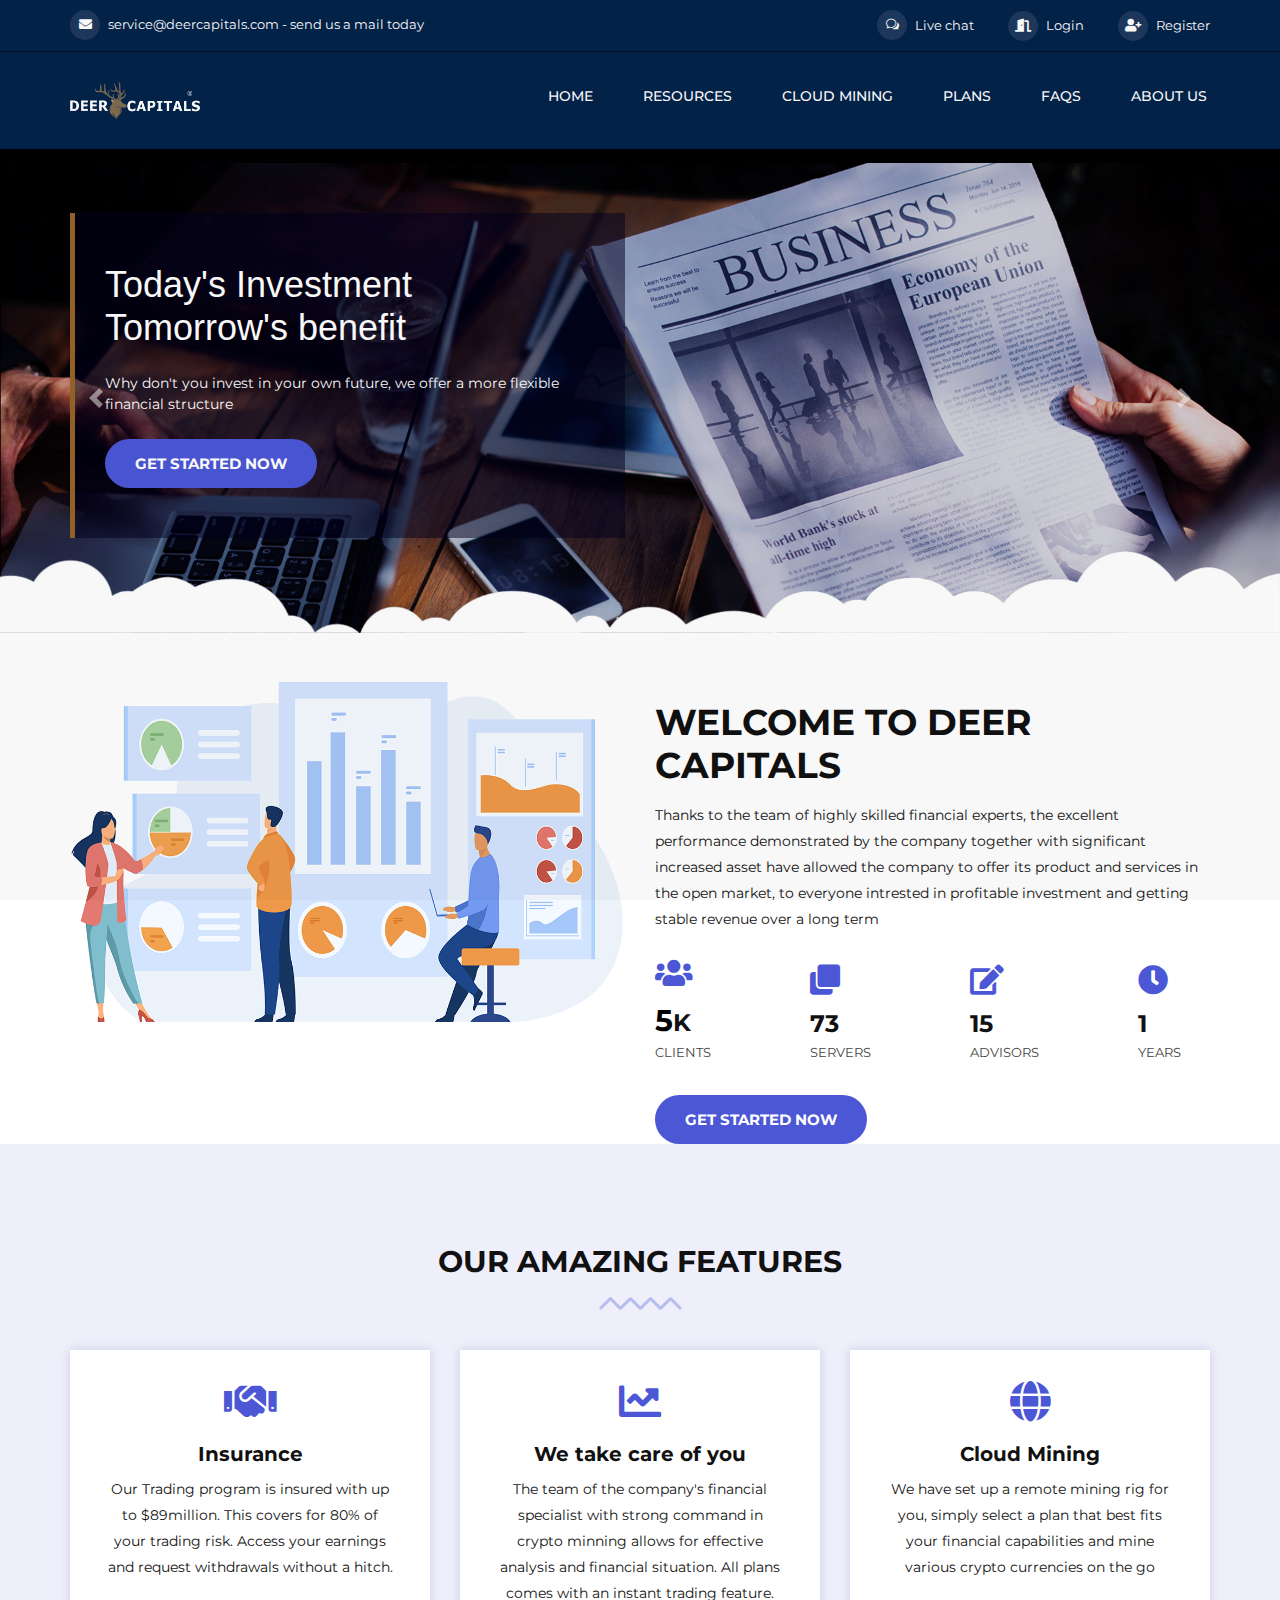
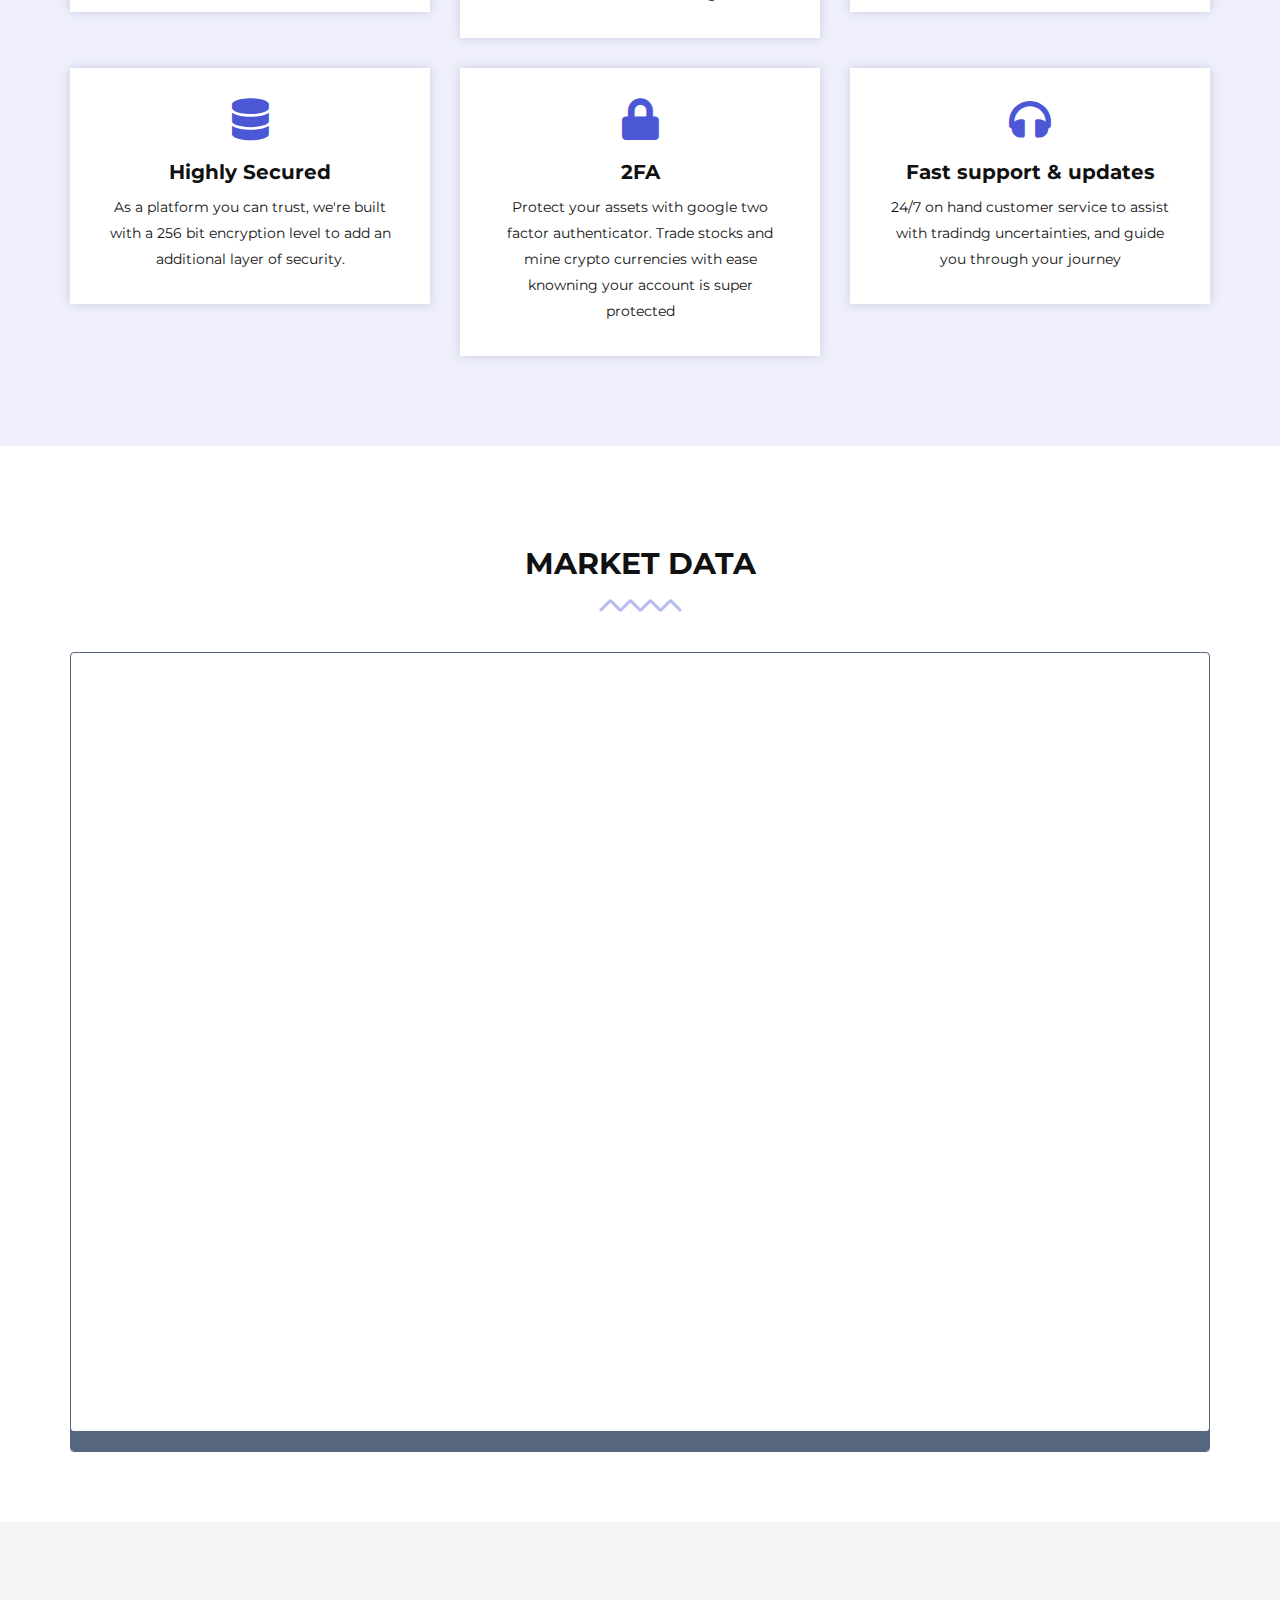
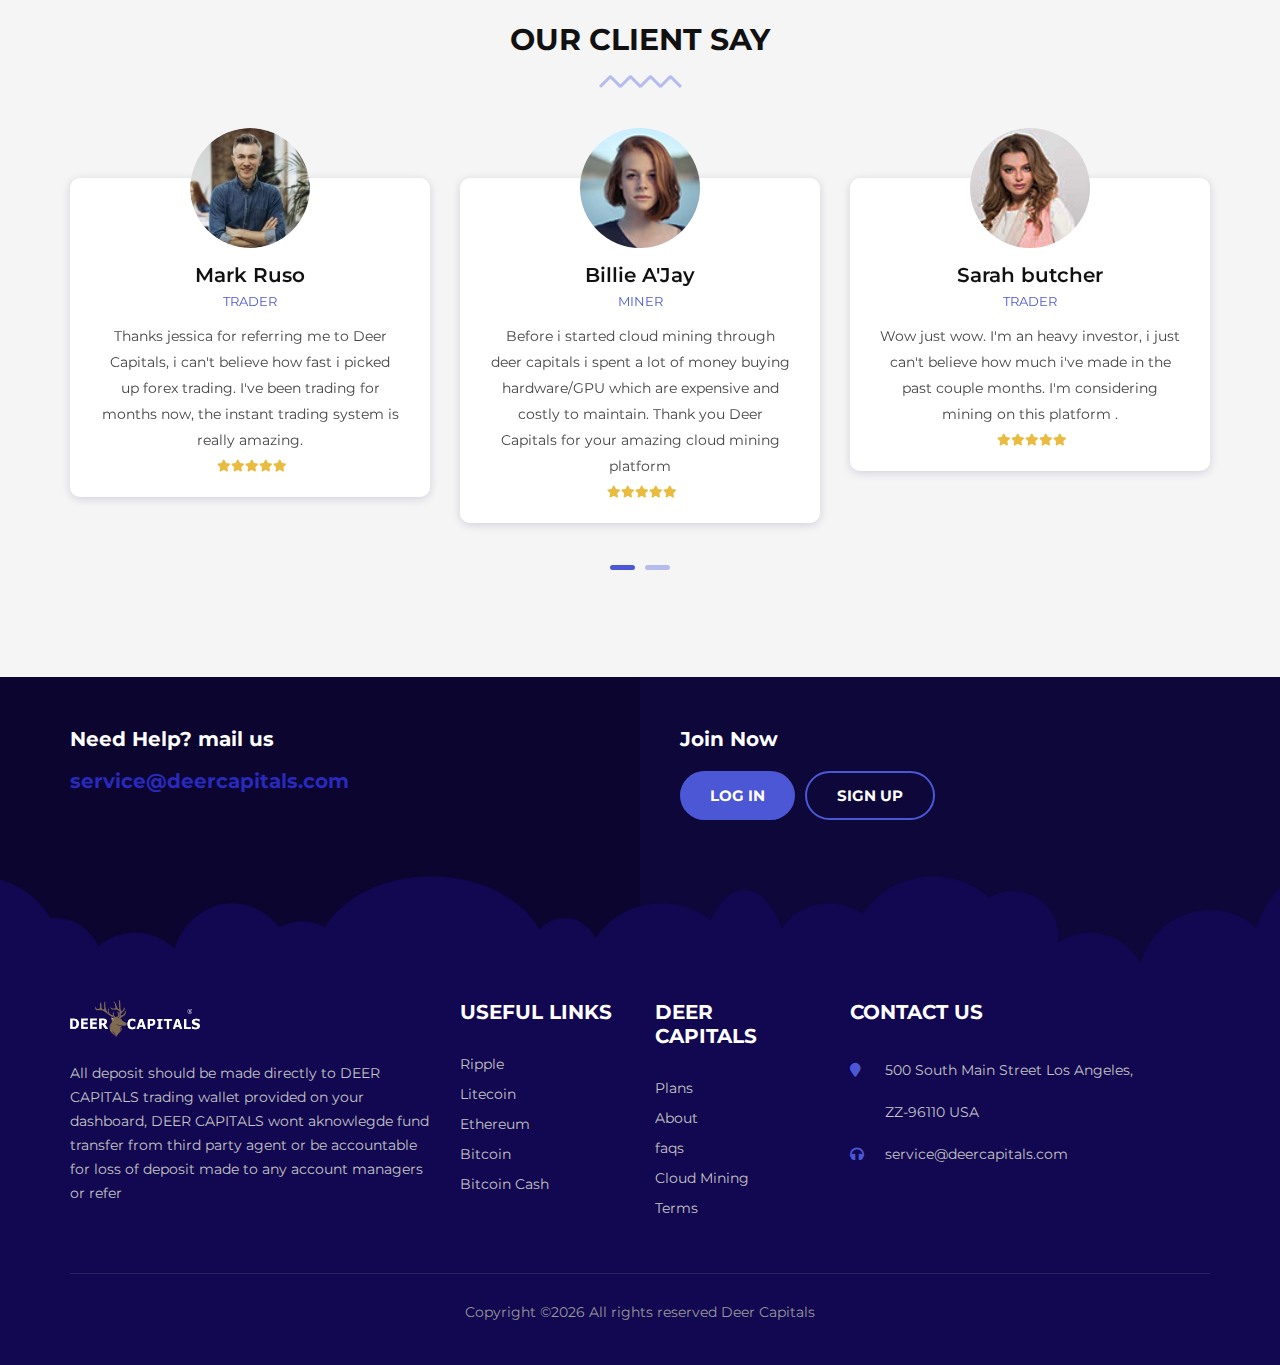
==== index.html @ c43f6eda "Nitro Commit" ====
<!DOCTYPE html>
<html lang="zxx">


<!-- Mirrored from www.deercapitals.com/ by HTTrack Website Copier/3.x [XR&CO'2014], Mon, 24 Jan 2022 13:12:24 GMT -->
<!-- Added by HTTrack --><meta http-equiv="content-type" content="text/html;charset=UTF-8" /><!-- /Added by HTTrack -->
<head>
    <meta charset="UTF-8">
    <meta name="description" content=" Trade Any Of 100 Assets & Stocks. Try Free Demo!">
    <meta name="keywords" content="Trade, stock, forex, assets, asset, invest">
    <meta name="viewport" content="width=device-width, initial-scale=1.0">
    <meta http-equiv="X-UA-Compatible" content="ie=edge">
    <meta name="google-site-verification" content="L73vmfcD3rEHb8zkl9HMB-_fsLN4A1WSVnwGkG3f2OA" />
    <title>Deer Capitals</title>

    <!-- Google Font -->
    <link href="https://fonts.googleapis.com/css?family=Montserrat:400,500,600,700,800,900&amp;display=swap"
        rel="stylesheet">

        <link rel="icon" type="image/png" href="images/favicon.png">
        <link href="css/all.css" rel="stylesheet" media="all">
        <link href="vendor/mdi-font/css/material-design-iconic-font.min.css" rel="stylesheet" media="all">
        <link href="css/app.css" rel="stylesheet">

    <!-- Css Styles -->
    <link rel="stylesheet" href="css/elegant-icons.css" type="text/css">
    <link rel="stylesheet" href="css/flaticon.css" type="text/css">
    <link rel="stylesheet" href="css/owl.carousel.min.css" type="text/css">
    <link rel="stylesheet" href="css/slicknav.min.css" type="text/css">
    <link rel="stylesheet" href="css/style.css" type="text/css">
</head>

<body>
    <!-- Page Preloder -->
    <div id="preloder">
        <div class="loader"></div>
    </div>
    <!-- Offcanvas Menu Begin -->
<div class="offcanvas__menu__overlay"></div>
<div class="offcanvas__menu__wrapper">
    <div class="canvas__close">
        <span class="fa fa-times-circle-o"></span>
    </div>
    <div class="offcanvas__logo">
        <a href="index.html"><img src="images/logo.png" style="width: 130px;" alt=""></a>
    </div>
    <nav class="offcanvas__menu mobile-menu">
        <ul>
            <li><a href="index.html">Home</a></li>
            <li>Resources
                <ul class="dropdown">
                    <li><a href="resources/bitcoin.html">Bitcoin Trading</a></li>
                    <li><a href="resources/lite.html">Litecoin Trading</a></li>
                    <li><a href="resources/bitcoin_cash.html">Bitcoin Cash Trading</a></li>
                    <li><a href="resources/ethereum.html">Ethereum Trading</a></li>
                    <li><a href="resources/ripple.html">Ripple Trading</a></li>
                </ul>
            </li>
            <li><a href="mining.html">Cloud Mining</a></li>
            <li><a href="plans.html">Plans</a></li>
            <li><a href="faqs.html">FAQS</a></li>
            <li><a href="about.html">about us</a></li>
    </nav>
    <div id="mobile-menu-wrap"></div>
    <div class="offcanvas__auth">
        <ul>
            <li><a href="#" onclick="alert('Click on the chat head located at the bottom left corner of this page')"><span class="icon_chat_alt"></span> Live chat</a></li>
            <li><a href="login.html"><span class="fa fa-door-open"></span> Login</a></li>
            <li><a href="register.html"><span class="fa fa-user-plus"></span> Register</a></li>
        </ul>
    </div>
    <div class="offcanvas__info">
        <ul>
            <li><span class="fa fa-envelope"></span> service@deercapitals.com</li>
        </ul>
    </div>
</div>
<!-- Offcanvas Menu End -->

<!-- Header Section Begin -->
<header class="header-section header-normal">
    <div class="header__info">
        <div class="container">
            <div class="row">
                <div class="col-lg-6 col-md-6">
                    <div class="header__info-left">
                        <ul>
                            <li><span class="fa fa-envelope"></span> service@deercapitals.com - send us a mail today</li>
                        </ul>
                    </div>
                </div>
                <div class="col-lg-6 col-md-6">
                    <div class="header__info-right">
                        <ul>
                            <li><a href="#" onclick="alert('Click on the chat head located at the bottom left corner of this page')"><span class="icon_chat_alt"></span> Live chat</a></li>
                            <li><a href="login.html"><span class="fa fa-door-open"></span> Login</a></li>
                            <li><a href="register.html"><span class="fa fa-user-plus"></span> Register</a></li>
                        </ul>
                    </div>
                </div>
            </div>
        </div>
    </div>
    <div class="container">
        <div class="row">
            <div class="col-lg-3 col-md-3">
                <div class="header__logo">
                    <a href="index.html"><img src="images/logo.png" style="width: 130px;" alt=""></a>
                </div>
            </div>
            <div class="col-lg-9 col-md-9">
                <nav class="header__menu">
                    <ul>
                        <li><a href="index.html">Home</a></li>
                        <li><a href="javascript:void();">Resources</a>
                            <ul class="dropdown">
                                <li><a href="resources/bitcoin.html">Bitcoin Trading</a></li>
                                <li><a href="resources/lite.html">Litecoin Trading</a></li>
                                <li><a href="resources/bitcoin_cash.html">Bitcoin Cash Trading</a></li>
                                <li><a href="resources/ethereum.html">Ethereum Trading</a></li>
                                <li><a href="resources/ripple.html">Ripple Trading</a></li>
                            </ul>
                        </li>
                        <li><a href="mining.html">Cloud Mining</a></li>
                        <li><a href="plans.html">Plans</a></li>
                        <li><a href="faqs.html">FAQS</a></li>
                        <li><a href="about.html">about us</a></li>
                    </ul>
                </nav>
            </div>
        </div>
        <div class="canvas__open">
            <span class="fa fa-bars"></span>
        </div>
    </div>
</header>
<div style="background-color: #000; width:100%; height:auto;">
    <div style="width: 100%; height: auto; padding:5px 20px; margin-top:0px; background-color: rgba(0,0,0,0.5); z-index: 2;"><br>
        <div class="tradingview-widget-container" style="margin-top: -20px;">
            <div class="tradingview-widget-container__widget"></div>
            <script type="text/javascript" src="https://s3.tradingview.com/external-embedding/embed-widget-ticker-tape.js" async>
            {
            "symbols": [
              {
                "proName": "FOREXCOM:SPXUSD",
                "title": "S&P 500"
              },
              {
                "proName": "FOREXCOM:NSXUSD",
                "title": "Nasdaq 100"
              },
              {
                "proName": "FX_IDC:EURUSD",
                "title": "EUR/USD"
              },
              {
                "proName": "BITSTAMP:BTCUSD",
                "title": "BTC/USD"
              },
              {
                "proName": "BITSTAMP:ETHUSD",
                "title": "ETH/USD"
              }
            ],
            "colorTheme": "dark",
            "isTransparent": true,
            "displayMode": "regular",
            "locale": "en"
          }
            </script>
          </div>
    </div>
</div>

    
<!-- Breadcrumb Begin -->
    <!-- <div class="breadcrumb-section">
        <div class="container">
            <div class="row">
                <div class="col-lg-12">
                    <div class="breadcrumb__option">
                        <a href="./index.html"><span class="fa fa-home"></span> Home</a>
                        <span>About</span>
                    </div>
                </div>
            </div>
        </div>
    </div> -->
    <!-- Breadcrumb End -->
    <div style="width: 100%; height: auto; margin: 0px; position: relative;">


        <div id="carouselExampleControls" class="carousel slide" data-ride="carousel">
            <div class="carousel-inner">
                <div class="carousel-item active">
                    <div style="width: 100%; height: 470px; background-image: url('images/financial.jpg'); background-position: 0px; background-size: cover; background-repeat: no-repeat;">
                        <!-- ? -->
                        <div class="container">
                            <div class="row">
                                <div class="col-md-6">
                                    <div class="hero__text" style="padding: 50px 30px; border-left: solid 5px rgb(150,100,40); background-color: rgba(0,0,30,0.5); color: #fff !important; width: 100%; height: auto; margin-top: 50px;">
                                        <h2 style="color: #fff !important; font-family:-apple-system, BlinkMacSystemFont, 'Segoe UI', Roboto, Oxygen, Ubuntu, Cantarell, 'Open Sans', 'Helvetica Neue', sans-serif">
                                            Today's Investment Tomorrow's benefit
                                        </h2><br>
                                        <div style=" font-size:14px; color: #fff !important;">Why don't you invest in your own future, we offer a more flexible financial structure</div>
                                        <br><a href="register.html" class="primary-btn">Get started now</a>
                                    </div>
                                </div>
                            </div>
                        </div>
                    </div>
                </div>

                <div class="carousel-item ">
                    <div style="width: 100%; height: 470px; background-image: url('images/financial.jpg'); background-position: 0px; background-size: cover; background-repeat: no-repeat;">
                        <!-- ? -->
                        <div class="container">
                            <div class="row">
                                <div class="col-md-6">
                                    <div class="hero__text" style="padding: 50px 30px; border-left: solid 5px rgb(150,100,40); background-color: rgba(0,0,30,0.5); color: #fff !important; width: 100%; height: auto; margin-top: 50px;">
                                        <h2 style="color: #fff !important; font-family:-apple-system, BlinkMacSystemFont, 'Segoe UI', Roboto, Oxygen, Ubuntu, Cantarell, 'Open Sans', 'Helvetica Neue', sans-serif">
                                        Earn at your Pace
                                        </h2><br>
                                        <div style=" font-size:14px; color: #fff !important;">choose the right plan that works for you and earn at your own pace</div>
                                        <br><a href="register.html" class="primary-btn">Get started now</a>
                                    </div>
                                </div>
                            </div>
                        </div>
                    </div>
                </div>

                <div class="carousel-item ">
                    <div style="width: 100%; height: 470px; background-image: url('images/financial.jpg'); background-position: 0px; background-size: cover; background-repeat: no-repeat;">
                        <!-- ? -->
                        <div class="container">
                            <div class="row">
                                <div class="col-md-6">
                                    <div class="hero__text" style="padding: 50px 30px; border-left: solid 5px rgb(150,100,40); background-color: rgba(0,0,30,0.5); color: #fff !important; width: 100%; height: auto; margin-top: 50px;">
                                        <h2 style="color: #fff !important; font-family:-apple-system, BlinkMacSystemFont, 'Segoe UI', Roboto, Oxygen, Ubuntu, Cantarell, 'Open Sans', 'Helvetica Neue', sans-serif">
                                            Lets take care of the Figures
                                        </h2><br>
                                        <div style=" font-size:14px; color: #fff !important;">With a team of dedicated financial experts you have one less thing to worry about</div>
                                        <br><a href="register.html" class="primary-btn">Get started now</a>
                                    </div>
                                </div>
                            </div>
                        </div>
                    </div>
                </div>
            </div>
            <a class="carousel-control-prev" href="#carouselExampleControls" role="button" data-slide="prev">
                              <span class="carousel-control-prev-icon" aria-hidden="true"></span>
                              <span class="sr-only">Previous</span>
                            </a>
                            <a class="carousel-control-next" href="#carouselExampleControls" role="button" data-slide="next">
                              <span class="carousel-control-next-icon" aria-hidden="true"></span>
                              <span class="sr-only">Next</span>
                            </a>
        </div>

        <div style="position: absolute; bottom: 0px;">
            <img src="images/cloud.png" style="width: 100%; ">
        </div>



    </div><br><br>

    <!-- About Section Begin -->
    <section class="about-section">
        <div class="container">
            <div class="row">
                <div class="col-lg-6">
                    <div class="about__img">
                        <img src="images/skills.png" alt="">
                    </div>
                </div>
                <div class="col-lg-6">
                    <div class="about__text">
                        <h2>Welcome to Deer Capitals</h2>
                        <p>Thanks to the team of highly skilled financial experts,
                            the excellent performance demonstrated by the company together with significant increased
                            asset have allowed the company to offer its product and services in the open market,
                             to everyone intrested in profitable investment and getting stable revenue over a long term</p>
                        <div class="about__achievement">
                            <div class="about__achieve__item">
                                <span class="fa fa-users"></span>
                                <h4><span class="achieve-counter" style="color:#000;">48</span>K</h4>
                                <p>Clients</p>
                            </div>
                            <div class="about__achieve__item">
                                <span class="fa fa-clone"></span>
                                <h4 class="achieve-counter">868</h4>
                                <p>Servers</p>
                            </div>
                            <div class="about__achieve__item">
                                <span class="fa fa-edit"></span>
                                <h4 class="achieve-counter">176</h4>
                                <p>Advisors</p>
                            </div>
                            <div class="about__achieve__item">
                                <span class="fa fa-clock"></span>
                                <h4 class="achieve-counter">8</h4>
                                <p>Years</p>
                            </div>
                        </div>
                        <a href="register.html" class="primary-btn">Get started now</a>
                    </div>
                </div>
            </div>
        </div>
    </section>
    <!-- About Section End -->

    <!-- Feature Section Begin -->
    <section class="services-section spad">
        <div class="container">
            <div class="row">
                <div class="col-lg-12">
                    <div class="section-title">
                        <h3>Our Amazing Features</h3>
                    </div>
                </div>
            </div>
            <div class="row">
                <div class="col-lg-4 col-md-6 col-sm-6">
                    <div class="feature__item">
                        <span class="fa fa-handshake"></span>
                        <h5>Insurance</h5>
                        <p>Our Trading program is insured with up to $89million. This covers for 80% of your trading risk. Access your earnings and request withdrawals without a hitch.</p>
                    </div>
                </div>
                <div class="col-lg-4 col-md-6 col-sm-6">
                    <div class="feature__item">
                        <span class="fa fa-chart-line"></span>
                        <h5>We take care of you</h5>
                        <p>The team of the company's financial specialist with strong command in crypto minning allows for effective analysis and financial situation. All plans comes with an instant trading feature.</p>
                    </div>
                </div>
                <div class="col-lg-4 col-md-6 col-sm-6">
                    <div class="feature__item">
                        <span class="fa fa-globe"></span>
                        <h5>Cloud Mining</h5>
                        <p>We have set up a remote mining rig for you, simply select a plan that best fits your financial capabilities and mine various crypto currencies on the go</p>
                    </div>
                </div>
                <div class="col-lg-4 col-md-6 col-sm-6">
                    <div class="feature__item">
                        <span class="fa fa-database"></span>
                        <h5>Highly Secured</h5>
                        <p>As a platform you can trust, we're built with a 256 bit encryption level to add an additional layer of security.</p>
                    </div>
                </div>
                <div class="col-lg-4 col-md-6 col-sm-6">
                    <div class="feature__item">
                        <span class="fa fa-lock"></span>
                        <h5>2FA</h5>
                        <p>Protect your assets with google two factor authenticator. Trade stocks and mine crypto currencies with ease knowning your account is super protected</p>
                    </div>
                </div>
                <div class="col-lg-4 col-md-6 col-sm-6">
                    <div class="feature__item">
                        <span class="fa fa-headphones"></span>
                        <h5>Fast support & updates</h5>
                        <p>24/7 on hand customer service to assist with tradindg uncertainties, and guide you through your journey</p>
                    </div>
                </div>
            </div>
        </div>
    </section>
    <!-- Services Section End -->

    <!-- Team Section Begin -->
    <section class="team-section spad">
        <div class="container">
            <div class="row">
                <div class="col-lg-12">
                    <div class="section-title">
                        <h3>Market data</h3>
                    </div>
                </div>
            </div>
            <div style="height:800px; background-color: #FFFFFF; overflow:hidden; box-sizing: border-box; border: 1px solid #56667F; border-radius: 4px; text-align: right; line-height:14px; font-size: 12px; font-feature-settings: normal; text-size-adjust: 100%; box-shadow: inset 0 -20px 0 0 #56667F; padding: 0px; margin: 0px; width: 100%;"><div style="height:413px; padding:0px; margin:0px; width: 100%;"><iframe src="https://widget.coinlib.io/widget?type=full_v2&amp;theme=light&amp;cnt=12&amp;pref_coin_id=1505&amp;graph=yes" width="100%" height="790px" scrolling="auto" marginwidth="0" marginheight="0" frameborder="0" border="0" style="border:0;margin:0;padding:0;"></iframe></div><div style="color: #FFFFFF; line-height: 14px; font-weight: 400; font-size: 11px; box-sizing: border-box; padding: 2px 6px; width: 100%; font-family: Verdana, Tahoma, Arial, sans-serif;"></div></div>
        </div>
    </section>
    <!-- Team Section End -->

    <!-- Testimonial Section Begin -->
    <section class="testimonial-section spad">
        <div class="container">
            <div class="row">
                <div class="col-lg-12">
                    <div class="section-title">
                        <h3>Our Client say</h3>
                    </div>
                </div>
            </div>
            <div class="row">
                <div class="testimonial__slider owl-carousel">
                    <div class="col-lg-4">
                        <div class="testimonial__item">
                            <img src="images/testimonial/client3.webp" alt="">
                            <h5>Mark Ruso</h5>
                            <span>Trader</span>
                            <p>Thanks jessica for referring me to Deer Capitals, i can't believe how fast i picked up forex trading. I've been trading for months now, the instant trading system is really amazing.</p>
                            <div class="testimonial__rating">
                                <i class="fa fa-star"></i>
                                <i class="fa fa-star"></i>
                                <i class="fa fa-star"></i>
                                <i class="fa fa-star"></i>
                                <i class="fa fa-star"></i>
                            </div>
                        </div>
                    </div>
                    <div class="col-lg-4">
                        <div class="testimonial__item">
                            <img src="images/testimonial/testimonial-2.jpg" alt="">
                            <h5>Billie A'Jay</h5>
                            <span>Miner</span>
                            <p>Before i started cloud mining through deer capitals i spent a lot of money buying hardware/GPU which are expensive and costly to maintain. Thank you Deer Capitals for your amazing cloud mining platform</p>
                            <div class="testimonial__rating">
                                <i class="fa fa-star"></i>
                                <i class="fa fa-star"></i>
                                <i class="fa fa-star"></i>
                                <i class="fa fa-star"></i>
                                <i class="fa fa-star"></i>
                            </div>
                        </div>
                    </div>
                    <div class="col-lg-4">
                        <div class="testimonial__item">
                            <img src="images/testimonial/testimonial-3.jpg" alt="">
                            <h5>Sarah butcher</h5>
                            <span>Trader</span>
                            <p>Wow just wow. I'm an heavy investor, i just can't believe how much i've made in the past couple months. I'm considering mining on this platform .</p>
                            <div class="testimonial__rating">
                                <i class="fa fa-star"></i>
                                <i class="fa fa-star"></i>
                                <i class="fa fa-star"></i>
                                <i class="fa fa-star"></i>
                                <i class="fa fa-star"></i>
                            </div>
                        </div>
                    </div>
                    <div class="col-lg-4">
                        <div class="testimonial__item">
                            <img src="images/testimonial/testimonial-1.jpg" alt="">
                            <h5>Mia Son</h5>
                            <span>Trader</span>
                            <p>一个值得投资的系统。我已经交易多年了，但是请相信我，这个平台就是您要寻找的。</p>
                            <div class="testimonial__rating">
                                <i class="fa fa-star"></i>
                                <i class="fa fa-star"></i>
                                <i class="fa fa-star"></i>
                                <i class="fa fa-star"></i>
                                <i class="fa fa-star"></i>
                            </div>
                        </div>
                    </div>
                    <div class="col-lg-4">
                        <div class="testimonial__item">
                            <img src="images/testimonial/client1.webp" alt="">
                            <h5>Rodriguez Sonata</h5>
                            <span>Miner</span>
                            <p>las últimas semanas han sido realmente maravillosas en la minería de Deer Capitals, literalmente puedo ver crecer mi btc. Really worth the investment</p>
                            <div class="testimonial__rating">
                                <i class="fa fa-star"></i>
                                <i class="fa fa-star"></i>
                                <i class="fa fa-star"></i>
                                <i class="fa fa-star"></i>
                                <i class="fa fa-star"></i>
                            </div>
                        </div>
                    </div>
                </div>
            </div>
        </div>
    </section>
    <!-- Testimonial Section End -->


<input type="hidden" value="Deer Capitals - Home" id="documentTitle">


    <!-- Footer Section Begin -->
<footer class="footer-section">
    <div class="footer__top">
        <div class="container">
            <div class="row">
                <div class="col-lg-6 col-md-6">
                    <div class="footer__top-call">
                        <h5>Need Help? mail us</h5>
                        <h5 style="color: rgb(41, 41, 187) !important;">service@deercapitals.com</h5>
                    </div>
                </div>
                <div class="col-lg-6 col-md-6">
                    <div class="footer__top-auth">
                        <h5>Join Now </h5>
                        <a href="login.html" class="primary-btn">Log in</a>
                        <a href="register.html" class="primary-btn sign-up">Sign Up</a>
                    </div>
                </div>
            </div>
        </div>
    </div>
    <div class="footer__text set-bg" data-setbg="images/footer-bg.png">
        <div class="container">
            <div class="row">
                <div class="col-lg-4 col-md-6 col-sm-12">
                    <div class="footer__text-about">
                        <div class="footer__logo">
                            <a href="index-2.html"><img src="images/logo.png" style="width: 130px;" alt=""></a>
                        </div>
                        <p class="footer_about_text">All deposit should be made directly to DEER CAPITALS trading wallet provided on your dashboard, DEER CAPITALS wont aknowlegde fund transfer from third party agent or be accountable for loss of deposit made to any account managers or refer</p>

                    </div>
                </div>

                <div class="col-lg-2 col-md-6 col-sm-6">
                    <div class="footer__text-widget">
                        <h5>Useful Links</h5>
                        <ul>
                            <li><a href="resources/ripple.html">Ripple</a></li>
                            <li><a href="resources/lite.html">Litecoin</a></li>
                            <li><a href="resources/ethereum.html">Ethereum</a></li>
                            <li><a href="resources/bitcoin.html">Bitcoin</a></li>
                            <li><a href="resources/bitcoin_cash.html">Bitcoin Cash</a></li>
                        </ul>
                    </div>
                </div>

                <div class="col-lg-2 col-md-6 col-sm-6">
                    <div class="footer__text-widget">
                        <h5>Deer Capitals</h5>
                        <ul>
                            <li><a href="plans.html">Plans</a></li>
                            <li><a href="about.html">About</a></li>
                            <li><a href="faqs.html">faqs</a></li>
                            <li><a href="mining.html">Cloud Mining</a></li>
                            <li><a href="terms.html">Terms</a></li>
                        </ul>
                    </div>
                </div>

                <div class="col-lg-4 col-md-6 col-sm-12">
                    <div class="footer__text-widget">
                        <h5>cONTACT US</h5>
                        <ul class="footer__widget-info">
                            <li><span class="fa fa-map-marker"></span> 500 South Main Street Los Angeles,<br />
                                ZZ-96110 USA</li>
                            <li><span class="fa fa-headphones"></span>service@deercapitals.com</li>
                        </ul>
                    </div>
                </div>
            </div>
            <div class="footer__text-copyright" >
                <p style="color: #999 !important;">Copyright &copy;<script>document.write(new Date().getFullYear());</script> All rights reserved Deer Capitals</a></p>
            </div>
        </div>
    </div>
</footer>
<!-- Footer Section End -->

    <script src="js/jquery-3.2.1.min.js"></script>
    <script src="js/bootstrap.min.js"></script>
    <script src="js/u/jquery.slicknav.js"></script>
    <script src="js/u/owl.carousel.min.js"></script>
    <script src="js/u/main.js"></script>

    <script>
        $(document).ready(function() {

            document.title = $("#documentTitle").val();

            var path = window.location.pathname.split("index.html")[3];
                $(".nav_" + path).addClass("active");
            });

    </script>
    
    <script type="text/javascript">window.$crisp=[];window.CRISP_WEBSITE_ID="7d382633-ff42-46da-9724-32f57d05520a";(function(){d=document;s=d.createElement("script");s.src="https://client.crisp.chat/l.js";s.async=1;d.getElementsByTagName("head")[0].appendChild(s);})();</script>
</body>


<!-- Mirrored from www.deercapitals.com/ by HTTrack Website Copier/3.x [XR&CO'2014], Mon, 24 Jan 2022 13:13:05 GMT -->
</html>
---- vendor/mdi-font/css/material-design-iconic-font.min.css ----
@font-face{font-family:Material-Design-Iconic-Font;src:url(../fonts/Material-Design-Iconic-Fontd1f1.woff2?v=2.2.0) format('woff2'),url(../fonts/Material-Design-Iconic-Fontd1f1.woff?v=2.2.0) format('woff'),url(../fonts/Material-Design-Iconic-Fontd1f1.ttf?v=2.2.0) format('truetype')}.zmdi{display:inline-block;font:normal normal normal 14px/1 'Material-Design-Iconic-Font';font-size:inherit;text-rendering:auto;-webkit-font-smoothing:antialiased;-moz-osx-font-smoothing:grayscale}.zmdi-hc-lg{font-size:1.33333333em;line-height:.75em;vertical-align:-15%}.zmdi-hc-2x{font-size:2em}.zmdi-hc-3x{font-size:3em}.zmdi-hc-4x{font-size:4em}.zmdi-hc-5x{font-size:5em}.zmdi-hc-fw{width:1.28571429em;text-align:center}.zmdi-hc-ul{padding-left:0;margin-left:2.14285714em;list-style-type:none}.zmdi-hc-ul>li{position:relative}.zmdi-hc-li{position:absolute;left:-2.14285714em;width:2.14285714em;top:.14285714em;text-align:center}.zmdi-hc-li.zmdi-hc-lg{left:-1.85714286em}.zmdi-hc-border{padding:.1em .25em;border:solid .1em #9e9e9e;border-radius:2px}.zmdi-hc-border-circle{padding:.1em .25em;border:solid .1em #9e9e9e;border-radius:50%}.zmdi.pull-left{float:left;margin-right:.15em}.zmdi.pull-right{float:right;margin-left:.15em}.zmdi-hc-spin{-webkit-animation:zmdi-spin 1.5s infinite linear;animation:zmdi-spin 1.5s infinite linear}.zmdi-hc-spin-reverse{-webkit-animation:zmdi-spin-reverse 1.5s infinite linear;animation:zmdi-spin-reverse 1.5s infinite linear}@-webkit-keyframes zmdi-spin{0%{-webkit-transform:rotate(0deg);transform:rotate(0deg)}100%{-webkit-transform:rotate(359deg);transform:rotate(359deg)}}@keyframes zmdi-spin{0%{-webkit-transform:rotate(0deg);transform:rotate(0deg)}100%{-webkit-transform:rotate(359deg);transform:rotate(359deg)}}@-webkit-keyframes zmdi-spin-reverse{0%{-webkit-transform:rotate(0deg);transform:rotate(0deg)}100%{-webkit-transform:rotate(-359deg);transform:rotate(-359deg)}}@keyframes zmdi-spin-reverse{0%{-webkit-transform:rotate(0deg);transform:rotate(0deg)}100%{-webkit-transform:rotate(-359deg);transform:rotate(-359deg)}}.zmdi-hc-rotate-90{-webkit-transform:rotate(90deg);-ms-transform:rotate(90deg);transform:rotate(90deg)}.zmdi-hc-rotate-180{-webkit-transform:rotate(180deg);-ms-transform:rotate(180deg);transform:rotate(180deg)}.zmdi-hc-rotate-270{-webkit-transform:rotate(270deg);-ms-transform:rotate(270deg);transform:rotate(270deg)}.zmdi-hc-flip-horizontal{-webkit-transform:scale(-1,1);-ms-transform:scale(-1,1);transform:scale(-1,1)}.zmdi-hc-flip-vertical{-webkit-transform:scale(1,-1);-ms-transform:scale(1,-1);transform:scale(1,-1)}.zmdi-hc-stack{position:relative;display:inline-block;width:2em;height:2em;line-height:2em;vertical-align:middle}.zmdi-hc-stack-1x,.zmdi-hc-stack-2x{position:absolute;left:0;width:100%;text-align:center}.zmdi-hc-stack-1x{line-height:inherit}.zmdi-hc-stack-2x{font-size:2em}.zmdi-hc-inverse{color:#fff}.zmdi-3d-rotation:before{content:'\f101'}.zmdi-airplane-off:before{content:'\f102'}.zmdi-airplane:before{content:'\f103'}.zmdi-album:before{content:'\f104'}.zmdi-archive:before{content:'\f105'}.zmdi-assignment-account:before{content:'\f106'}.zmdi-assignment-alert:before{content:'\f107'}.zmdi-assignment-check:before{content:'\f108'}.zmdi-assignment-o:before{content:'\f109'}.zmdi-assignment-return:before{content:'\f10a'}.zmdi-assignment-returned:before{content:'\f10b'}.zmdi-assignment:before{content:'\f10c'}.zmdi-attachment-alt:before{content:'\f10d'}.zmdi-attachment:before{content:'\f10e'}.zmdi-audio:before{content:'\f10f'}.zmdi-badge-check:before{content:'\f110'}.zmdi-balance-wallet:before{content:'\f111'}.zmdi-balance:before{content:'\f112'}.zmdi-battery-alert:before{content:'\f113'}.zmdi-battery-flash:before{content:'\f114'}.zmdi-battery-unknown:before{content:'\f115'}.zmdi-battery:before{content:'\f116'}.zmdi-bike:before{content:'\f117'}.zmdi-block-alt:before{content:'\f118'}.zmdi-block:before{content:'\f119'}.zmdi-boat:before{content:'\f11a'}.zmdi-book-image:before{content:'\f11b'}.zmdi-book:before{content:'\f11c'}.zmdi-bookmark-outline:before{content:'\f11d'}.zmdi-bookmark:before{content:'\f11e'}.zmdi-brush:before{content:'\f11f'}.zmdi-bug:before{content:'\f120'}.zmdi-bus:before{content:'\f121'}.zmdi-cake:before{content:'\f122'}.zmdi-car-taxi:before{content:'\f123'}.zmdi-car-wash:before{content:'\f124'}.zmdi-car:before{content:'\f125'}.zmdi-card-giftcard:before{content:'\f126'}.zmdi-card-membership:before{content:'\f127'}.zmdi-card-travel:before{content:'\f128'}.zmdi-card:before{content:'\f129'}.zmdi-case-check:before{content:'\f12a'}.zmdi-case-download:before{content:'\f12b'}.zmdi-case-play:before{content:'\f12c'}.zmdi-case:before{content:'\f12d'}.zmdi-cast-connected:before{content:'\f12e'}.zmdi-cast:before{content:'\f12f'}.zmdi-chart-donut:before{content:'\f130'}.zmdi-chart:before{content:'\f131'}.zmdi-city-alt:before{content:'\f132'}.zmdi-city:before{content:'\f133'}.zmdi-close-circle-o:before{content:'\f134'}.zmdi-close-circle:before{content:'\f135'}.zmdi-close:before{content:'\f136'}.zmdi-cocktail:before{content:'\f137'}.zmdi-code-setting:before{content:'\f138'}.zmdi-code-smartphone:before{content:'\f139'}.zmdi-code:before{content:'\f13a'}.zmdi-coffee:before{content:'\f13b'}.zmdi-collection-bookmark:before{content:'\f13c'}.zmdi-collection-case-play:before{content:'\f13d'}.zmdi-collection-folder-image:before{content:'\f13e'}.zmdi-collection-image-o:before{content:'\f13f'}.zmdi-collection-image:before{content:'\f140'}.zmdi-collection-item-1:before{content:'\f141'}.zmdi-collection-item-2:before{content:'\f142'}.zmdi-collection-item-3:before{content:'\f143'}.zmdi-collection-item-4:before{content:'\f144'}.zmdi-collection-item-5:before{content:'\f145'}.zmdi-collection-item-6:before{content:'\f146'}.zmdi-collection-item-7:before{content:'\f147'}.zmdi-collection-item-8:before{content:'\f148'}.zmdi-collection-item-9-plus:before{content:'\f149'}.zmdi-collection-item-9:before{content:'\f14a'}.zmdi-collection-item:before{content:'\f14b'}.zmdi-collection-music:before{content:'\f14c'}.zmdi-collection-pdf:before{content:'\f14d'}.zmdi-collection-plus:before{content:'\f14e'}.zmdi-collection-speaker:before{content:'\f14f'}.zmdi-collection-text:before{content:'\f150'}.zmdi-collection-video:before{content:'\f151'}.zmdi-compass:before{content:'\f152'}.zmdi-cutlery:before{content:'\f153'}.zmdi-delete:before{content:'\f154'}.zmdi-dialpad:before{content:'\f155'}.zmdi-dns:before{content:'\f156'}.zmdi-drink:before{content:'\f157'}.zmdi-edit:before{content:'\f158'}.zmdi-email-open:before{content:'\f159'}.zmdi-email:before{content:'\f15a'}.zmdi-eye-off:before{content:'\f15b'}.zmdi-eye:before{content:'\f15c'}.zmdi-eyedropper:before{content:'\f15d'}.zmdi-favorite-outline:before{content:'\f15e'}.zmdi-favorite:before{content:'\f15f'}.zmdi-filter-list:before{content:'\f160'}.zmdi-fire:before{content:'\f161'}.zmdi-flag:before{content:'\f162'}.zmdi-flare:before{content:'\f163'}.zmdi-flash-auto:before{content:'\f164'}.zmdi-flash-off:before{content:'\f165'}.zmdi-flash:before{content:'\f166'}.zmdi-flip:before{content:'\f167'}.zmdi-flower-alt:before{content:'\f168'}.zmdi-flower:before{content:'\f169'}.zmdi-font:before{content:'\f16a'}.zmdi-fullscreen-alt:before{content:'\f16b'}.zmdi-fullscreen-exit:before{content:'\f16c'}.zmdi-fullscreen:before{content:'\f16d'}.zmdi-functions:before{content:'\f16e'}.zmdi-gas-station:before{content:'\f16f'}.zmdi-gesture:before{content:'\f170'}.zmdi-globe-alt:before{content:'\f171'}.zmdi-globe-lock:before{content:'\f172'}.zmdi-globe:before{content:'\f173'}.zmdi-graduation-cap:before{content:'\f174'}.zmdi-home:before{content:'\f175'}.zmdi-hospital-alt:before{content:'\f176'}.zmdi-hospital:before{content:'\f177'}.zmdi-hotel:before{content:'\f178'}.zmdi-hourglass-alt:before{content:'\f179'}.zmdi-hourglass-outline:before{content:'\f17a'}.zmdi-hourglass:before{content:'\f17b'}.zmdi-http:before{content:'\f17c'}.zmdi-image-alt:before{content:'\f17d'}.zmdi-image-o:before{content:'\f17e'}.zmdi-image:before{content:'\f17f'}.zmdi-inbox:before{content:'\f180'}.zmdi-invert-colors-off:before{content:'\f181'}.zmdi-invert-colors:before{content:'\f182'}.zmdi-key:before{content:'\f183'}.zmdi-label-alt-outline:before{content:'\f184'}.zmdi-label-alt:before{content:'\f185'}.zmdi-label-heart:before{content:'\f186'}.zmdi-label:before{content:'\f187'}.zmdi-labels:before{content:'\f188'}.zmdi-lamp:before{content:'\f189'}.zmdi-landscape:before{content:'\f18a'}.zmdi-layers-off:before{content:'\f18b'}.zmdi-layers:before{content:'\f18c'}.zmdi-library:before{content:'\f18d'}.zmdi-link:before{content:'\f18e'}.zmdi-lock-open:before{content:'\f18f'}.zmdi-lock-outline:before{content:'\f190'}.zmdi-lock:before{content:'\f191'}.zmdi-mail-reply-all:before{content:'\f192'}.zmdi-mail-reply:before{content:'\f193'}.zmdi-mail-send:before{content:'\f194'}.zmdi-mall:before{content:'\f195'}.zmdi-map:before{content:'\f196'}.zmdi-menu:before{content:'\f197'}.zmdi-money-box:before{content:'\f198'}.zmdi-money-off:before{content:'\f199'}.zmdi-money:before{content:'\f19a'}.zmdi-more-vert:before{content:'\f19b'}.zmdi-more:before{content:'\f19c'}.zmdi-movie-alt:before{content:'\f19d'}.zmdi-movie:before{content:'\f19e'}.zmdi-nature-people:before{content:'\f19f'}.zmdi-nature:before{content:'\f1a0'}.zmdi-navigation:before{content:'\f1a1'}.zmdi-open-in-browser:before{content:'\f1a2'}.zmdi-open-in-new:before{content:'\f1a3'}.zmdi-palette:before{content:'\f1a4'}.zmdi-parking:before{content:'\f1a5'}.zmdi-pin-account:before{content:'\f1a6'}.zmdi-pin-assistant:before{content:'\f1a7'}.zmdi-pin-drop:before{content:'\f1a8'}.zmdi-pin-help:before{content:'\f1a9'}.zmdi-pin-off:before{content:'\f1aa'}.zmdi-pin:before{content:'\f1ab'}.zmdi-pizza:before{content:'\f1ac'}.zmdi-plaster:before{content:'\f1ad'}.zmdi-power-setting:before{content:'\f1ae'}.zmdi-power:before{content:'\f1af'}.zmdi-print:before{content:'\f1b0'}.zmdi-puzzle-piece:before{content:'\f1b1'}.zmdi-quote:before{content:'\f1b2'}.zmdi-railway:before{content:'\f1b3'}.zmdi-receipt:before{content:'\f1b4'}.zmdi-refresh-alt:before{content:'\f1b5'}.zmdi-refresh-sync-alert:before{content:'\f1b6'}.zmdi-refresh-sync-off:before{content:'\f1b7'}.zmdi-refresh-sync:before{content:'\f1b8'}.zmdi-refresh:before{content:'\f1b9'}.zmdi-roller:before{content:'\f1ba'}.zmdi-ruler:before{content:'\f1bb'}.zmdi-scissors:before{content:'\f1bc'}.zmdi-screen-rotation-lock:before{content:'\f1bd'}.zmdi-screen-rotation:before{content:'\f1be'}.zmdi-search-for:before{content:'\f1bf'}.zmdi-search-in-file:before{content:'\f1c0'}.zmdi-search-in-page:before{content:'\f1c1'}.zmdi-search-replace:before{content:'\f1c2'}.zmdi-search:before{content:'\f1c3'}.zmdi-seat:before{content:'\f1c4'}.zmdi-settings-square:before{content:'\f1c5'}.zmdi-settings:before{content:'\f1c6'}.zmdi-shield-check:before{content:'\f1c7'}.zmdi-shield-security:before{content:'\f1c8'}.zmdi-shopping-basket:before{content:'\f1c9'}.zmdi-shopping-cart-plus:before{content:'\f1ca'}.zmdi-shopping-cart:before{content:'\f1cb'}.zmdi-sign-in:before{content:'\f1cc'}.zmdi-sort-amount-asc:before{content:'\f1cd'}.zmdi-sort-amount-desc:before{content:'\f1ce'}.zmdi-sort-asc:before{content:'\f1cf'}.zmdi-sort-desc:before{content:'\f1d0'}.zmdi-spellcheck:before{content:'\f1d1'}.zmdi-storage:before{content:'\f1d2'}.zmdi-store-24:before{content:'\f1d3'}.zmdi-store:before{content:'\f1d4'}.zmdi-subway:before{content:'\f1d5'}.zmdi-sun:before{content:'\f1d6'}.zmdi-tab-unselected:before{content:'\f1d7'}.zmdi-tab:before{content:'\f1d8'}.zmdi-tag-close:before{content:'\f1d9'}.zmdi-tag-more:before{content:'\f1da'}.zmdi-tag:before{content:'\f1db'}.zmdi-thumb-down:before{content:'\f1dc'}.zmdi-thumb-up-down:before{content:'\f1dd'}.zmdi-thumb-up:before{content:'\f1de'}.zmdi-ticket-star:before{content:'\f1df'}.zmdi-toll:before{content:'\f1e0'}.zmdi-toys:before{content:'\f1e1'}.zmdi-traffic:before{content:'\f1e2'}.zmdi-translate:before{content:'\f1e3'}.zmdi-triangle-down:before{content:'\f1e4'}.zmdi-triangle-up:before{content:'\f1e5'}.zmdi-truck:before{content:'\f1e6'}.zmdi-turning-sign:before{content:'\f1e7'}.zmdi-wallpaper:before{content:'\f1e8'}.zmdi-washing-machine:before{content:'\f1e9'}.zmdi-window-maximize:before{content:'\f1ea'}.zmdi-window-minimize:before{content:'\f1eb'}.zmdi-window-restore:before{content:'\f1ec'}.zmdi-wrench:before{content:'\f1ed'}.zmdi-zoom-in:before{content:'\f1ee'}.zmdi-zoom-out:before{content:'\f1ef'}.zmdi-alert-circle-o:before{content:'\f1f0'}.zmdi-alert-circle:before{content:'\f1f1'}.zmdi-alert-octagon:before{content:'\f1f2'}.zmdi-alert-polygon:before{content:'\f1f3'}.zmdi-alert-triangle:before{content:'\f1f4'}.zmdi-help-outline:before{content:'\f1f5'}.zmdi-help:before{content:'\f1f6'}.zmdi-info-outline:before{content:'\f1f7'}.zmdi-info:before{content:'\f1f8'}.zmdi-notifications-active:before{content:'\f1f9'}.zmdi-notifications-add:before{content:'\f1fa'}.zmdi-notifications-none:before{content:'\f1fb'}.zmdi-notifications-off:before{content:'\f1fc'}.zmdi-notifications-paused:before{content:'\f1fd'}.zmdi-notifications:before{content:'\f1fe'}.zmdi-account-add:before{content:'\f1ff'}.zmdi-account-box-mail:before{content:'\f200'}.zmdi-account-box-o:before{content:'\f201'}.zmdi-account-box-phone:before{content:'\f202'}.zmdi-account-box:before{content:'\f203'}.zmdi-account-calendar:before{content:'\f204'}.zmdi-account-circle:before{content:'\f205'}.zmdi-account-o:before{content:'\f206'}.zmdi-account:before{content:'\f207'}.zmdi-accounts-add:before{content:'\f208'}.zmdi-accounts-alt:before{content:'\f209'}.zmdi-accounts-list-alt:before{content:'\f20a'}.zmdi-accounts-list:before{content:'\f20b'}.zmdi-accounts-outline:before{content:'\f20c'}.zmdi-accounts:before{content:'\f20d'}.zmdi-face:before{content:'\f20e'}.zmdi-female:before{content:'\f20f'}.zmdi-male-alt:before{content:'\f210'}.zmdi-male-female:before{content:'\f211'}.zmdi-male:before{content:'\f212'}.zmdi-mood-bad:before{content:'\f213'}.zmdi-mood:before{content:'\f214'}.zmdi-run:before{content:'\f215'}.zmdi-walk:before{content:'\f216'}.zmdi-cloud-box:before{content:'\f217'}.zmdi-cloud-circle:before{content:'\f218'}.zmdi-cloud-done:before{content:'\f219'}.zmdi-cloud-download:before{content:'\f21a'}.zmdi-cloud-off:before{content:'\f21b'}.zmdi-cloud-outline-alt:before{content:'\f21c'}.zmdi-cloud-outline:before{content:'\f21d'}.zmdi-cloud-upload:before{content:'\f21e'}.zmdi-cloud:before{content:'\f21f'}.zmdi-download:before{content:'\f220'}.zmdi-file-plus:before{content:'\f221'}.zmdi-file-text:before{content:'\f222'}.zmdi-file:before{content:'\f223'}.zmdi-folder-outline:before{content:'\f224'}.zmdi-folder-person:before{content:'\f225'}.zmdi-folder-star-alt:before{content:'\f226'}.zmdi-folder-star:before{content:'\f227'}.zmdi-folder:before{content:'\f228'}.zmdi-gif:before{content:'\f229'}.zmdi-upload:before{content:'\f22a'}.zmdi-border-all:before{content:'\f22b'}.zmdi-border-bottom:before{content:'\f22c'}.zmdi-border-clear:before{content:'\f22d'}.zmdi-border-color:before{content:'\f22e'}.zmdi-border-horizontal:before{content:'\f22f'}.zmdi-border-inner:before{content:'\f230'}.zmdi-border-left:before{content:'\f231'}.zmdi-border-outer:before{content:'\f232'}.zmdi-border-right:before{content:'\f233'}.zmdi-border-style:before{content:'\f234'}.zmdi-border-top:before{content:'\f235'}.zmdi-border-vertical:before{content:'\f236'}.zmdi-copy:before{content:'\f237'}.zmdi-crop:before{content:'\f238'}.zmdi-format-align-center:before{content:'\f239'}.zmdi-format-align-justify:before{content:'\f23a'}.zmdi-format-align-left:before{content:'\f23b'}.zmdi-format-align-right:before{content:'\f23c'}.zmdi-format-bold:before{content:'\f23d'}.zmdi-format-clear-all:before{content:'\f23e'}.zmdi-format-clear:before{content:'\f23f'}.zmdi-format-color-fill:before{content:'\f240'}.zmdi-format-color-reset:before{content:'\f241'}.zmdi-format-color-text:before{content:'\f242'}.zmdi-format-indent-decrease:before{content:'\f243'}.zmdi-format-indent-increase:before{content:'\f244'}.zmdi-format-italic:before{content:'\f245'}.zmdi-format-line-spacing:before{content:'\f246'}.zmdi-format-list-bulleted:before{content:'\f247'}.zmdi-format-list-numbered:before{content:'\f248'}.zmdi-format-ltr:before{content:'\f249'}.zmdi-format-rtl:before{content:'\f24a'}.zmdi-format-size:before{content:'\f24b'}.zmdi-format-strikethrough-s:before{content:'\f24c'}.zmdi-format-strikethrough:before{content:'\f24d'}.zmdi-format-subject:before{content:'\f24e'}.zmdi-format-underlined:before{content:'\f24f'}.zmdi-format-valign-bottom:before{content:'\f250'}.zmdi-format-valign-center:before{content:'\f251'}.zmdi-format-valign-top:before{content:'\f252'}.zmdi-redo:before{content:'\f253'}.zmdi-select-all:before{content:'\f254'}.zmdi-space-bar:before{content:'\f255'}.zmdi-text-format:before{content:'\f256'}.zmdi-transform:before{content:'\f257'}.zmdi-undo:before{content:'\f258'}.zmdi-wrap-text:before{content:'\f259'}.zmdi-comment-alert:before{content:'\f25a'}.zmdi-comment-alt-text:before{content:'\f25b'}.zmdi-comment-alt:before{content:'\f25c'}.zmdi-comment-edit:before{content:'\f25d'}.zmdi-comment-image:before{content:'\f25e'}.zmdi-comment-list:before{content:'\f25f'}.zmdi-comment-more:before{content:'\f260'}.zmdi-comment-outline:before{content:'\f261'}.zmdi-comment-text-alt:before{content:'\f262'}.zmdi-comment-text:before{content:'\f263'}.zmdi-comment-video:before{content:'\f264'}.zmdi-comment:before{content:'\f265'}.zmdi-comments:before{content:'\f266'}.zmdi-check-all:before{content:'\f267'}.zmdi-check-circle-u:before{content:'\f268'}.zmdi-check-circle:before{content:'\f269'}.zmdi-check-square:before{content:'\f26a'}.zmdi-check:before{content:'\f26b'}.zmdi-circle-o:before{content:'\f26c'}.zmdi-circle:before{content:'\f26d'}.zmdi-dot-circle-alt:before{content:'\f26e'}.zmdi-dot-circle:before{content:'\f26f'}.zmdi-minus-circle-outline:before{content:'\f270'}.zmdi-minus-circle:before{content:'\f271'}.zmdi-minus-square:before{content:'\f272'}.zmdi-minus:before{content:'\f273'}.zmdi-plus-circle-o-duplicate:before{content:'\f274'}.zmdi-plus-circle-o:before{content:'\f275'}.zmdi-plus-circle:before{content:'\f276'}.zmdi-plus-square:before{content:'\f277'}.zmdi-plus:before{content:'\f278'}.zmdi-square-o:before{content:'\f279'}.zmdi-star-circle:before{content:'\f27a'}.zmdi-star-half:before{content:'\f27b'}.zmdi-star-outline:before{content:'\f27c'}.zmdi-star:before{content:'\f27d'}.zmdi-bluetooth-connected:before{content:'\f27e'}.zmdi-bluetooth-off:before{content:'\f27f'}.zmdi-bluetooth-search:before{content:'\f280'}.zmdi-bluetooth-setting:before{content:'\f281'}.zmdi-bluetooth:before{content:'\f282'}.zmdi-camera-add:before{content:'\f283'}.zmdi-camera-alt:before{content:'\f284'}.zmdi-camera-bw:before{content:'\f285'}.zmdi-camera-front:before{content:'\f286'}.zmdi-camera-mic:before{content:'\f287'}.zmdi-camera-party-mode:before{content:'\f288'}.zmdi-camera-rear:before{content:'\f289'}.zmdi-camera-roll:before{content:'\f28a'}.zmdi-camera-switch:before{content:'\f28b'}.zmdi-camera:before{content:'\f28c'}.zmdi-card-alert:before{content:'\f28d'}.zmdi-card-off:before{content:'\f28e'}.zmdi-card-sd:before{content:'\f28f'}.zmdi-card-sim:before{content:'\f290'}.zmdi-desktop-mac:before{content:'\f291'}.zmdi-desktop-windows:before{content:'\f292'}.zmdi-device-hub:before{content:'\f293'}.zmdi-devices-off:before{content:'\f294'}.zmdi-devices:before{content:'\f295'}.zmdi-dock:before{content:'\f296'}.zmdi-floppy:before{content:'\f297'}.zmdi-gamepad:before{content:'\f298'}.zmdi-gps-dot:before{content:'\f299'}.zmdi-gps-off:before{content:'\f29a'}.zmdi-gps:before{content:'\f29b'}.zmdi-headset-mic:before{content:'\f29c'}.zmdi-headset:before{content:'\f29d'}.zmdi-input-antenna:before{content:'\f29e'}.zmdi-input-composite:before{content:'\f29f'}.zmdi-input-hdmi:before{content:'\f2a0'}.zmdi-input-power:before{content:'\f2a1'}.zmdi-input-svideo:before{content:'\f2a2'}.zmdi-keyboard-hide:before{content:'\f2a3'}.zmdi-keyboard:before{content:'\f2a4'}.zmdi-laptop-chromebook:before{content:'\f2a5'}.zmdi-laptop-mac:before{content:'\f2a6'}.zmdi-laptop:before{content:'\f2a7'}.zmdi-mic-off:before{content:'\f2a8'}.zmdi-mic-outline:before{content:'\f2a9'}.zmdi-mic-setting:before{content:'\f2aa'}.zmdi-mic:before{content:'\f2ab'}.zmdi-mouse:before{content:'\f2ac'}.zmdi-network-alert:before{content:'\f2ad'}.zmdi-network-locked:before{content:'\f2ae'}.zmdi-network-off:before{content:'\f2af'}.zmdi-network-outline:before{content:'\f2b0'}.zmdi-network-setting:before{content:'\f2b1'}.zmdi-network:before{content:'\f2b2'}.zmdi-phone-bluetooth:before{content:'\f2b3'}.zmdi-phone-end:before{content:'\f2b4'}.zmdi-phone-forwarded:before{content:'\f2b5'}.zmdi-phone-in-talk:before{content:'\f2b6'}.zmdi-phone-locked:before{content:'\f2b7'}.zmdi-phone-missed:before{content:'\f2b8'}.zmdi-phone-msg:before{content:'\f2b9'}.zmdi-phone-paused:before{content:'\f2ba'}.zmdi-phone-ring:before{content:'\f2bb'}.zmdi-phone-setting:before{content:'\f2bc'}.zmdi-phone-sip:before{content:'\f2bd'}.zmdi-phone:before{content:'\f2be'}.zmdi-portable-wifi-changes:before{content:'\f2bf'}.zmdi-portable-wifi-off:before{content:'\f2c0'}.zmdi-portable-wifi:before{content:'\f2c1'}.zmdi-radio:before{content:'\f2c2'}.zmdi-reader:before{content:'\f2c3'}.zmdi-remote-control-alt:before{content:'\f2c4'}.zmdi-remote-control:before{content:'\f2c5'}.zmdi-router:before{content:'\f2c6'}.zmdi-scanner:before{content:'\f2c7'}.zmdi-smartphone-android:before{content:'\f2c8'}.zmdi-smartphone-download:before{content:'\f2c9'}.zmdi-smartphone-erase:before{content:'\f2ca'}.zmdi-smartphone-info:before{content:'\f2cb'}.zmdi-smartphone-iphone:before{content:'\f2cc'}.zmdi-smartphone-landscape-lock:before{content:'\f2cd'}.zmdi-smartphone-landscape:before{content:'\f2ce'}.zmdi-smartphone-lock:before{content:'\f2cf'}.zmdi-smartphone-portrait-lock:before{content:'\f2d0'}.zmdi-smartphone-ring:before{content:'\f2d1'}.zmdi-smartphone-setting:before{content:'\f2d2'}.zmdi-smartphone-setup:before{content:'\f2d3'}.zmdi-smartphone:before{content:'\f2d4'}.zmdi-speaker:before{content:'\f2d5'}.zmdi-tablet-android:before{content:'\f2d6'}.zmdi-tablet-mac:before{content:'\f2d7'}.zmdi-tablet:before{content:'\f2d8'}.zmdi-tv-alt-play:before{content:'\f2d9'}.zmdi-tv-list:before{content:'\f2da'}.zmdi-tv-play:before{content:'\f2db'}.zmdi-tv:before{content:'\f2dc'}.zmdi-usb:before{content:'\f2dd'}.zmdi-videocam-off:before{content:'\f2de'}.zmdi-videocam-switch:before{content:'\f2df'}.zmdi-videocam:before{content:'\f2e0'}.zmdi-watch:before{content:'\f2e1'}.zmdi-wifi-alt-2:before{content:'\f2e2'}.zmdi-wifi-alt:before{content:'\f2e3'}.zmdi-wifi-info:before{content:'\f2e4'}.zmdi-wifi-lock:before{content:'\f2e5'}.zmdi-wifi-off:before{content:'\f2e6'}.zmdi-wifi-outline:before{content:'\f2e7'}.zmdi-wifi:before{content:'\f2e8'}.zmdi-arrow-left-bottom:before{content:'\f2e9'}.zmdi-arrow-left:before{content:'\f2ea'}.zmdi-arrow-merge:before{content:'\f2eb'}.zmdi-arrow-missed:before{content:'\f2ec'}.zmdi-arrow-right-top:before{content:'\f2ed'}.zmdi-arrow-right:before{content:'\f2ee'}.zmdi-arrow-split:before{content:'\f2ef'}.zmdi-arrows:before{content:'\f2f0'}.zmdi-caret-down-circle:before{content:'\f2f1'}.zmdi-caret-down:before{content:'\f2f2'}.zmdi-caret-left-circle:before{content:'\f2f3'}.zmdi-caret-left:before{content:'\f2f4'}.zmdi-caret-right-circle:before{content:'\f2f5'}.zmdi-caret-right:before{content:'\f2f6'}.zmdi-caret-up-circle:before{content:'\f2f7'}.zmdi-caret-up:before{content:'\f2f8'}.zmdi-chevron-down:before{content:'\f2f9'}.zmdi-chevron-left:before{content:'\f2fa'}.zmdi-chevron-right:before{content:'\f2fb'}.zmdi-chevron-up:before{content:'\f2fc'}.zmdi-forward:before{content:'\f2fd'}.zmdi-long-arrow-down:before{content:'\f2fe'}.zmdi-long-arrow-left:before{content:'\f2ff'}.zmdi-long-arrow-return:before{content:'\f300'}.zmdi-long-arrow-right:before{content:'\f301'}.zmdi-long-arrow-tab:before{content:'\f302'}.zmdi-long-arrow-up:before{content:'\f303'}.zmdi-rotate-ccw:before{content:'\f304'}.zmdi-rotate-cw:before{content:'\f305'}.zmdi-rotate-left:before{content:'\f306'}.zmdi-rotate-right:before{content:'\f307'}.zmdi-square-down:before{content:'\f308'}.zmdi-square-right:before{content:'\f309'}.zmdi-swap-alt:before{content:'\f30a'}.zmdi-swap-vertical-circle:before{content:'\f30b'}.zmdi-swap-vertical:before{content:'\f30c'}.zmdi-swap:before{content:'\f30d'}.zmdi-trending-down:before{content:'\f30e'}.zmdi-trending-flat:before{content:'\f30f'}.zmdi-trending-up:before{content:'\f310'}.zmdi-unfold-less:before{content:'\f311'}.zmdi-unfold-more:before{content:'\f312'}.zmdi-apps:before{content:'\f313'}.zmdi-grid-off:before{content:'\f314'}.zmdi-grid:before{content:'\f315'}.zmdi-view-agenda:before{content:'\f316'}.zmdi-view-array:before{content:'\f317'}.zmdi-view-carousel:before{content:'\f318'}.zmdi-view-column:before{content:'\f319'}.zmdi-view-comfy:before{content:'\f31a'}.zmdi-view-compact:before{content:'\f31b'}.zmdi-view-dashboard:before{content:'\f31c'}.zmdi-view-day:before{content:'\f31d'}.zmdi-view-headline:before{content:'\f31e'}.zmdi-view-list-alt:before{content:'\f31f'}.zmdi-view-list:before{content:'\f320'}.zmdi-view-module:before{content:'\f321'}.zmdi-view-quilt:before{content:'\f322'}.zmdi-view-stream:before{content:'\f323'}.zmdi-view-subtitles:before{content:'\f324'}.zmdi-view-toc:before{content:'\f325'}.zmdi-view-web:before{content:'\f326'}.zmdi-view-week:before{content:'\f327'}.zmdi-widgets:before{content:'\f328'}.zmdi-alarm-check:before{content:'\f329'}.zmdi-alarm-off:before{content:'\f32a'}.zmdi-alarm-plus:before{content:'\f32b'}.zmdi-alarm-snooze:before{content:'\f32c'}.zmdi-alarm:before{content:'\f32d'}.zmdi-calendar-alt:before{content:'\f32e'}.zmdi-calendar-check:before{content:'\f32f'}.zmdi-calendar-close:before{content:'\f330'}.zmdi-calendar-note:before{content:'\f331'}.zmdi-calendar:before{content:'\f332'}.zmdi-time-countdown:before{content:'\f333'}.zmdi-time-interval:before{content:'\f334'}.zmdi-time-restore-setting:before{content:'\f335'}.zmdi-time-restore:before{content:'\f336'}.zmdi-time:before{content:'\f337'}.zmdi-timer-off:before{content:'\f338'}.zmdi-timer:before{content:'\f339'}.zmdi-android-alt:before{content:'\f33a'}.zmdi-android:before{content:'\f33b'}.zmdi-apple:before{content:'\f33c'}.zmdi-behance:before{content:'\f33d'}.zmdi-codepen:before{content:'\f33e'}.zmdi-dribbble:before{content:'\f33f'}.zmdi-dropbox:before{content:'\f340'}.zmdi-evernote:before{content:'\f341'}.zmdi-facebook-box:before{content:'\f342'}.zmdi-facebook:before{content:'\f343'}.zmdi-github-box:before{content:'\f344'}.zmdi-github:before{content:'\f345'}.zmdi-google-drive:before{content:'\f346'}.zmdi-google-earth:before{content:'\f347'}.zmdi-google-glass:before{content:'\f348'}.zmdi-google-maps:before{content:'\f349'}.zmdi-google-pages:before{content:'\f34a'}.zmdi-google-play:before{content:'\f34b'}.zmdi-google-plus-box:before{content:'\f34c'}.zmdi-google-plus:before{content:'\f34d'}.zmdi-google:before{content:'\f34e'}.zmdi-instagram:before{content:'\f34f'}.zmdi-language-css3:before{content:'\f350'}.zmdi-language-html5:before{content:'\f351'}.zmdi-language-javascript:before{content:'\f352'}.zmdi-language-python-alt:before{content:'\f353'}.zmdi-language-python:before{content:'\f354'}.zmdi-lastfm:before{content:'\f355'}.zmdi-linkedin-box:before{content:'\f356'}.zmdi-paypal:before{content:'\f357'}.zmdi-pinterest-box:before{content:'\f358'}.zmdi-pocket:before{content:'\f359'}.zmdi-polymer:before{content:'\f35a'}.zmdi-share:before{content:'\f35b'}.zmdi-stackoverflow:before{content:'\f35c'}.zmdi-steam-square:before{content:'\f35d'}.zmdi-steam:before{content:'\f35e'}.zmdi-twitter-box:before{content:'\f35f'}.zmdi-twitter:before{content:'\f360'}.zmdi-vk:before{content:'\f361'}.zmdi-wikipedia:before{content:'\f362'}.zmdi-windows:before{content:'\f363'}.zmdi-aspect-ratio-alt:before{content:'\f364'}.zmdi-aspect-ratio:before{content:'\f365'}.zmdi-blur-circular:before{content:'\f366'}.zmdi-blur-linear:before{content:'\f367'}.zmdi-blur-off:before{content:'\f368'}.zmdi-blur:before{content:'\f369'}.zmdi-brightness-2:before{content:'\f36a'}.zmdi-brightness-3:before{content:'\f36b'}.zmdi-brightness-4:before{content:'\f36c'}.zmdi-brightness-5:before{content:'\f36d'}.zmdi-brightness-6:before{content:'\f36e'}.zmdi-brightness-7:before{content:'\f36f'}.zmdi-brightness-auto:before{content:'\f370'}.zmdi-brightness-setting:before{content:'\f371'}.zmdi-broken-image:before{content:'\f372'}.zmdi-center-focus-strong:before{content:'\f373'}.zmdi-center-focus-weak:before{content:'\f374'}.zmdi-compare:before{content:'\f375'}.zmdi-crop-16-9:before{content:'\f376'}.zmdi-crop-3-2:before{content:'\f377'}.zmdi-crop-5-4:before{content:'\f378'}.zmdi-crop-7-5:before{content:'\f379'}.zmdi-crop-din:before{content:'\f37a'}.zmdi-crop-free:before{content:'\f37b'}.zmdi-crop-landscape:before{content:'\f37c'}.zmdi-crop-portrait:before{content:'\f37d'}.zmdi-crop-square:before{content:'\f37e'}.zmdi-exposure-alt:before{content:'\f37f'}.zmdi-exposure:before{content:'\f380'}.zmdi-filter-b-and-w:before{content:'\f381'}.zmdi-filter-center-focus:before{content:'\f382'}.zmdi-filter-frames:before{content:'\f383'}.zmdi-filter-tilt-shift:before{content:'\f384'}.zmdi-gradient:before{content:'\f385'}.zmdi-grain:before{content:'\f386'}.zmdi-graphic-eq:before{content:'\f387'}.zmdi-hdr-off:before{content:'\f388'}.zmdi-hdr-strong:before{content:'\f389'}.zmdi-hdr-weak:before{content:'\f38a'}.zmdi-hdr:before{content:'\f38b'}.zmdi-iridescent:before{content:'\f38c'}.zmdi-leak-off:before{content:'\f38d'}.zmdi-leak:before{content:'\f38e'}.zmdi-looks:before{content:'\f38f'}.zmdi-loupe:before{content:'\f390'}.zmdi-panorama-horizontal:before{content:'\f391'}.zmdi-panorama-vertical:before{content:'\f392'}.zmdi-panorama-wide-angle:before{content:'\f393'}.zmdi-photo-size-select-large:before{content:'\f394'}.zmdi-photo-size-select-small:before{content:'\f395'}.zmdi-picture-in-picture:before{content:'\f396'}.zmdi-slideshow:before{content:'\f397'}.zmdi-texture:before{content:'\f398'}.zmdi-tonality:before{content:'\f399'}.zmdi-vignette:before{content:'\f39a'}.zmdi-wb-auto:before{content:'\f39b'}.zmdi-eject-alt:before{content:'\f39c'}.zmdi-eject:before{content:'\f39d'}.zmdi-equalizer:before{content:'\f39e'}.zmdi-fast-forward:before{content:'\f39f'}.zmdi-fast-rewind:before{content:'\f3a0'}.zmdi-forward-10:before{content:'\f3a1'}.zmdi-forward-30:before{content:'\f3a2'}.zmdi-forward-5:before{content:'\f3a3'}.zmdi-hearing:before{content:'\f3a4'}.zmdi-pause-circle-outline:before{content:'\f3a5'}.zmdi-pause-circle:before{content:'\f3a6'}.zmdi-pause:before{content:'\f3a7'}.zmdi-play-circle-outline:before{content:'\f3a8'}.zmdi-play-circle:before{content:'\f3a9'}.zmdi-play:before{content:'\f3aa'}.zmdi-playlist-audio:before{content:'\f3ab'}.zmdi-playlist-plus:before{content:'\f3ac'}.zmdi-repeat-one:before{content:'\f3ad'}.zmdi-repeat:before{content:'\f3ae'}.zmdi-replay-10:before{content:'\f3af'}.zmdi-replay-30:before{content:'\f3b0'}.zmdi-replay-5:before{content:'\f3b1'}.zmdi-replay:before{content:'\f3b2'}.zmdi-shuffle:before{content:'\f3b3'}.zmdi-skip-next:before{content:'\f3b4'}.zmdi-skip-previous:before{content:'\f3b5'}.zmdi-stop:before{content:'\f3b6'}.zmdi-surround-sound:before{content:'\f3b7'}.zmdi-tune:before{content:'\f3b8'}.zmdi-volume-down:before{content:'\f3b9'}.zmdi-volume-mute:before{content:'\f3ba'}.zmdi-volume-off:before{content:'\f3bb'}.zmdi-volume-up:before{content:'\f3bc'}.zmdi-n-1-square:before{content:'\f3bd'}.zmdi-n-2-square:before{content:'\f3be'}.zmdi-n-3-square:before{content:'\f3bf'}.zmdi-n-4-square:before{content:'\f3c0'}.zmdi-n-5-square:before{content:'\f3c1'}.zmdi-n-6-square:before{content:'\f3c2'}.zmdi-neg-1:before{content:'\f3c3'}.zmdi-neg-2:before{content:'\f3c4'}.zmdi-plus-1:before{content:'\f3c5'}.zmdi-plus-2:before{content:'\f3c6'}.zmdi-sec-10:before{content:'\f3c7'}.zmdi-sec-3:before{content:'\f3c8'}.zmdi-zero:before{content:'\f3c9'}.zmdi-airline-seat-flat-angled:before{content:'\f3ca'}.zmdi-airline-seat-flat:before{content:'\f3cb'}.zmdi-airline-seat-individual-suite:before{content:'\f3cc'}.zmdi-airline-seat-legroom-extra:before{content:'\f3cd'}.zmdi-airline-seat-legroom-normal:before{content:'\f3ce'}.zmdi-airline-seat-legroom-reduced:before{content:'\f3cf'}.zmdi-airline-seat-recline-extra:before{content:'\f3d0'}.zmdi-airline-seat-recline-normal:before{content:'\f3d1'}.zmdi-airplay:before{content:'\f3d2'}.zmdi-closed-caption:before{content:'\f3d3'}.zmdi-confirmation-number:before{content:'\f3d4'}.zmdi-developer-board:before{content:'\f3d5'}.zmdi-disc-full:before{content:'\f3d6'}.zmdi-explicit:before{content:'\f3d7'}.zmdi-flight-land:before{content:'\f3d8'}.zmdi-flight-takeoff:before{content:'\f3d9'}.zmdi-flip-to-back:before{content:'\f3da'}.zmdi-flip-to-front:before{content:'\f3db'}.zmdi-group-work:before{content:'\f3dc'}.zmdi-hd:before{content:'\f3dd'}.zmdi-hq:before{content:'\f3de'}.zmdi-markunread-mailbox:before{content:'\f3df'}.zmdi-memory:before{content:'\f3e0'}.zmdi-nfc:before{content:'\f3e1'}.zmdi-play-for-work:before{content:'\f3e2'}.zmdi-power-input:before{content:'\f3e3'}.zmdi-present-to-all:before{content:'\f3e4'}.zmdi-satellite:before{content:'\f3e5'}.zmdi-tap-and-play:before{content:'\f3e6'}.zmdi-vibration:before{content:'\f3e7'}.zmdi-voicemail:before{content:'\f3e8'}.zmdi-group:before{content:'\f3e9'}.zmdi-rss:before{content:'\f3ea'}.zmdi-shape:before{content:'\f3eb'}.zmdi-spinner:before{content:'\f3ec'}.zmdi-ungroup:before{content:'\f3ed'}.zmdi-500px:before{content:'\f3ee'}.zmdi-8tracks:before{content:'\f3ef'}.zmdi-amazon:before{content:'\f3f0'}.zmdi-blogger:before{content:'\f3f1'}.zmdi-delicious:before{content:'\f3f2'}.zmdi-disqus:before{content:'\f3f3'}.zmdi-flattr:before{content:'\f3f4'}.zmdi-flickr:before{content:'\f3f5'}.zmdi-github-alt:before{content:'\f3f6'}.zmdi-google-old:before{content:'\f3f7'}.zmdi-linkedin:before{content:'\f3f8'}.zmdi-odnoklassniki:before{content:'\f3f9'}.zmdi-outlook:before{content:'\f3fa'}.zmdi-paypal-alt:before{content:'\f3fb'}.zmdi-pinterest:before{content:'\f3fc'}.zmdi-playstation:before{content:'\f3fd'}.zmdi-reddit:before{content:'\f3fe'}.zmdi-skype:before{content:'\f3ff'}.zmdi-slideshare:before{content:'\f400'}.zmdi-soundcloud:before{content:'\f401'}.zmdi-tumblr:before{content:'\f402'}.zmdi-twitch:before{content:'\f403'}.zmdi-vimeo:before{content:'\f404'}.zmdi-whatsapp:before{content:'\f405'}.zmdi-xbox:before{content:'\f406'}.zmdi-yahoo:before{content:'\f407'}.zmdi-youtube-play:before{content:'\f408'}.zmdi-youtube:before{content:'\f409'}.zmdi-3d-rotation:before{content:'\f101'}.zmdi-airplane-off:before{content:'\f102'}.zmdi-airplane:before{content:'\f103'}.zmdi-album:before{content:'\f104'}.zmdi-archive:before{content:'\f105'}.zmdi-assignment-account:before{content:'\f106'}.zmdi-assignment-alert:before{content:'\f107'}.zmdi-assignment-check:before{content:'\f108'}.zmdi-assignment-o:before{content:'\f109'}.zmdi-assignment-return:before{content:'\f10a'}.zmdi-assignment-returned:before{content:'\f10b'}.zmdi-assignment:before{content:'\f10c'}.zmdi-attachment-alt:before{content:'\f10d'}.zmdi-attachment:before{content:'\f10e'}.zmdi-audio:before{content:'\f10f'}.zmdi-badge-check:before{content:'\f110'}.zmdi-balance-wallet:before{content:'\f111'}.zmdi-balance:before{content:'\f112'}.zmdi-battery-alert:before{content:'\f113'}.zmdi-battery-flash:before{content:'\f114'}.zmdi-battery-unknown:before{content:'\f115'}.zmdi-battery:before{content:'\f116'}.zmdi-bike:before{content:'\f117'}.zmdi-block-alt:before{content:'\f118'}.zmdi-block:before{content:'\f119'}.zmdi-boat:before{content:'\f11a'}.zmdi-book-image:before{content:'\f11b'}.zmdi-book:before{content:'\f11c'}.zmdi-bookmark-outline:before{content:'\f11d'}.zmdi-bookmark:before{content:'\f11e'}.zmdi-brush:before{content:'\f11f'}.zmdi-bug:before{content:'\f120'}.zmdi-bus:before{content:'\f121'}.zmdi-cake:before{content:'\f122'}.zmdi-car-taxi:before{content:'\f123'}.zmdi-car-wash:before{content:'\f124'}.zmdi-car:before{content:'\f125'}.zmdi-card-giftcard:before{content:'\f126'}.zmdi-card-membership:before{content:'\f127'}.zmdi-card-travel:before{content:'\f128'}.zmdi-card:before{content:'\f129'}.zmdi-case-check:before{content:'\f12a'}.zmdi-case-download:before{content:'\f12b'}.zmdi-case-play:before{content:'\f12c'}.zmdi-case:before{content:'\f12d'}.zmdi-cast-connected:before{content:'\f12e'}.zmdi-cast:before{content:'\f12f'}.zmdi-chart-donut:before{content:'\f130'}.zmdi-chart:before{content:'\f131'}.zmdi-city-alt:before{content:'\f132'}.zmdi-city:before{content:'\f133'}.zmdi-close-circle-o:before{content:'\f134'}.zmdi-close-circle:before{content:'\f135'}.zmdi-close:before{content:'\f136'}.zmdi-cocktail:before{content:'\f137'}.zmdi-code-setting:before{content:'\f138'}.zmdi-code-smartphone:before{content:'\f139'}.zmdi-code:before{content:'\f13a'}.zmdi-coffee:before{content:'\f13b'}.zmdi-collection-bookmark:before{content:'\f13c'}.zmdi-collection-case-play:before{content:'\f13d'}.zmdi-collection-folder-image:before{content:'\f13e'}.zmdi-collection-image-o:before{content:'\f13f'}.zmdi-collection-image:before{content:'\f140'}.zmdi-collection-item-1:before{content:'\f141'}.zmdi-collection-item-2:before{content:'\f142'}.zmdi-collection-item-3:before{content:'\f143'}.zmdi-collection-item-4:before{content:'\f144'}.zmdi-collection-item-5:before{content:'\f145'}.zmdi-collection-item-6:before{content:'\f146'}.zmdi-collection-item-7:before{content:'\f147'}.zmdi-collection-item-8:before{content:'\f148'}.zmdi-collection-item-9-plus:before{content:'\f149'}.zmdi-collection-item-9:before{content:'\f14a'}.zmdi-collection-item:before{content:'\f14b'}.zmdi-collection-music:before{content:'\f14c'}.zmdi-collection-pdf:before{content:'\f14d'}.zmdi-collection-plus:before{content:'\f14e'}.zmdi-collection-speaker:before{content:'\f14f'}.zmdi-collection-text:before{content:'\f150'}.zmdi-collection-video:before{content:'\f151'}.zmdi-compass:before{content:'\f152'}.zmdi-cutlery:before{content:'\f153'}.zmdi-delete:before{content:'\f154'}.zmdi-dialpad:before{content:'\f155'}.zmdi-dns:before{content:'\f156'}.zmdi-drink:before{content:'\f157'}.zmdi-edit:before{content:'\f158'}.zmdi-email-open:before{content:'\f159'}.zmdi-email:before{content:'\f15a'}.zmdi-eye-off:before{content:'\f15b'}.zmdi-eye:before{content:'\f15c'}.zmdi-eyedropper:before{content:'\f15d'}.zmdi-favorite-outline:before{content:'\f15e'}.zmdi-favorite:before{content:'\f15f'}.zmdi-filter-list:before{content:'\f160'}.zmdi-fire:before{content:'\f161'}.zmdi-flag:before{content:'\f162'}.zmdi-flare:before{content:'\f163'}.zmdi-flash-auto:before{content:'\f164'}.zmdi-flash-off:before{content:'\f165'}.zmdi-flash:before{content:'\f166'}.zmdi-flip:before{content:'\f167'}.zmdi-flower-alt:before{content:'\f168'}.zmdi-flower:before{content:'\f169'}.zmdi-font:before{content:'\f16a'}.zmdi-fullscreen-alt:before{content:'\f16b'}.zmdi-fullscreen-exit:before{content:'\f16c'}.zmdi-fullscreen:before{content:'\f16d'}.zmdi-functions:before{content:'\f16e'}.zmdi-gas-station:before{content:'\f16f'}.zmdi-gesture:before{content:'\f170'}.zmdi-globe-alt:before{content:'\f171'}.zmdi-globe-lock:before{content:'\f172'}.zmdi-globe:before{content:'\f173'}.zmdi-graduation-cap:before{content:'\f174'}.zmdi-home:before{content:'\f175'}.zmdi-hospital-alt:before{content:'\f176'}.zmdi-hospital:before{content:'\f177'}.zmdi-hotel:before{content:'\f178'}.zmdi-hourglass-alt:before{content:'\f179'}.zmdi-hourglass-outline:before{content:'\f17a'}.zmdi-hourglass:before{content:'\f17b'}.zmdi-http:before{content:'\f17c'}.zmdi-image-alt:before{content:'\f17d'}.zmdi-image-o:before{content:'\f17e'}.zmdi-image:before{content:'\f17f'}.zmdi-inbox:before{content:'\f180'}.zmdi-invert-colors-off:before{content:'\f181'}.zmdi-invert-colors:before{content:'\f182'}.zmdi-key:before{content:'\f183'}.zmdi-label-alt-outline:before{content:'\f184'}.zmdi-label-alt:before{content:'\f185'}.zmdi-label-heart:before{content:'\f186'}.zmdi-label:before{content:'\f187'}.zmdi-labels:before{content:'\f188'}.zmdi-lamp:before{content:'\f189'}.zmdi-landscape:before{content:'\f18a'}.zmdi-layers-off:before{content:'\f18b'}.zmdi-layers:before{content:'\f18c'}.zmdi-library:before{content:'\f18d'}.zmdi-link:before{content:'\f18e'}.zmdi-lock-open:before{content:'\f18f'}.zmdi-lock-outline:before{content:'\f190'}.zmdi-lock:before{content:'\f191'}.zmdi-mail-reply-all:before{content:'\f192'}.zmdi-mail-reply:before{content:'\f193'}.zmdi-mail-send:before{content:'\f194'}.zmdi-mall:before{content:'\f195'}.zmdi-map:before{content:'\f196'}.zmdi-menu:before{content:'\f197'}.zmdi-money-box:before{content:'\f198'}.zmdi-money-off:before{content:'\f199'}.zmdi-money:before{content:'\f19a'}.zmdi-more-vert:before{content:'\f19b'}.zmdi-more:before{content:'\f19c'}.zmdi-movie-alt:before{content:'\f19d'}.zmdi-movie:before{content:'\f19e'}.zmdi-nature-people:before{content:'\f19f'}.zmdi-nature:before{content:'\f1a0'}.zmdi-navigation:before{content:'\f1a1'}.zmdi-open-in-browser:before{content:'\f1a2'}.zmdi-open-in-new:before{content:'\f1a3'}.zmdi-palette:before{content:'\f1a4'}.zmdi-parking:before{content:'\f1a5'}.zmdi-pin-account:before{content:'\f1a6'}.zmdi-pin-assistant:before{content:'\f1a7'}.zmdi-pin-drop:before{content:'\f1a8'}.zmdi-pin-help:before{content:'\f1a9'}.zmdi-pin-off:before{content:'\f1aa'}.zmdi-pin:before{content:'\f1ab'}.zmdi-pizza:before{content:'\f1ac'}.zmdi-plaster:before{content:'\f1ad'}.zmdi-power-setting:before{content:'\f1ae'}.zmdi-power:before{content:'\f1af'}.zmdi-print:before{content:'\f1b0'}.zmdi-puzzle-piece:before{content:'\f1b1'}.zmdi-quote:before{content:'\f1b2'}.zmdi-railway:before{content:'\f1b3'}.zmdi-receipt:before{content:'\f1b4'}.zmdi-refresh-alt:before{content:'\f1b5'}.zmdi-refresh-sync-alert:before{content:'\f1b6'}.zmdi-refresh-sync-off:before{content:'\f1b7'}.zmdi-refresh-sync:before{content:'\f1b8'}.zmdi-refresh:before{content:'\f1b9'}.zmdi-roller:before{content:'\f1ba'}.zmdi-ruler:before{content:'\f1bb'}.zmdi-scissors:before{content:'\f1bc'}.zmdi-screen-rotation-lock:before{content:'\f1bd'}.zmdi-screen-rotation:before{content:'\f1be'}.zmdi-search-for:before{content:'\f1bf'}.zmdi-search-in-file:before{content:'\f1c0'}.zmdi-search-in-page:before{content:'\f1c1'}.zmdi-search-replace:before{content:'\f1c2'}.zmdi-search:before{content:'\f1c3'}.zmdi-seat:before{content:'\f1c4'}.zmdi-settings-square:before{content:'\f1c5'}.zmdi-settings:before{content:'\f1c6'}.zmdi-shield-check:before{content:'\f1c7'}.zmdi-shield-security:before{content:'\f1c8'}.zmdi-shopping-basket:before{content:'\f1c9'}.zmdi-shopping-cart-plus:before{content:'\f1ca'}.zmdi-shopping-cart:before{content:'\f1cb'}.zmdi-sign-in:before{content:'\f1cc'}.zmdi-sort-amount-asc:before{content:'\f1cd'}.zmdi-sort-amount-desc:before{content:'\f1ce'}.zmdi-sort-asc:before{content:'\f1cf'}.zmdi-sort-desc:before{content:'\f1d0'}.zmdi-spellcheck:before{content:'\f1d1'}.zmdi-storage:before{content:'\f1d2'}.zmdi-store-24:before{content:'\f1d3'}.zmdi-store:before{content:'\f1d4'}.zmdi-subway:before{content:'\f1d5'}.zmdi-sun:before{content:'\f1d6'}.zmdi-tab-unselected:before{content:'\f1d7'}.zmdi-tab:before{content:'\f1d8'}.zmdi-tag-close:before{content:'\f1d9'}.zmdi-tag-more:before{content:'\f1da'}.zmdi-tag:before{content:'\f1db'}.zmdi-thumb-down:before{content:'\f1dc'}.zmdi-thumb-up-down:before{content:'\f1dd'}.zmdi-thumb-up:before{content:'\f1de'}.zmdi-ticket-star:before{content:'\f1df'}.zmdi-toll:before{content:'\f1e0'}.zmdi-toys:before{content:'\f1e1'}.zmdi-traffic:before{content:'\f1e2'}.zmdi-translate:before{content:'\f1e3'}.zmdi-triangle-down:before{content:'\f1e4'}.zmdi-triangle-up:before{content:'\f1e5'}.zmdi-truck:before{content:'\f1e6'}.zmdi-turning-sign:before{content:'\f1e7'}.zmdi-wallpaper:before{content:'\f1e8'}.zmdi-washing-machine:before{content:'\f1e9'}.zmdi-window-maximize:before{content:'\f1ea'}.zmdi-window-minimize:before{content:'\f1eb'}.zmdi-window-restore:before{content:'\f1ec'}.zmdi-wrench:before{content:'\f1ed'}.zmdi-zoom-in:before{content:'\f1ee'}.zmdi-zoom-out:before{content:'\f1ef'}.zmdi-alert-circle-o:before{content:'\f1f0'}.zmdi-alert-circle:before{content:'\f1f1'}.zmdi-alert-octagon:before{content:'\f1f2'}.zmdi-alert-polygon:before{content:'\f1f3'}.zmdi-alert-triangle:before{content:'\f1f4'}.zmdi-help-outline:before{content:'\f1f5'}.zmdi-help:before{content:'\f1f6'}.zmdi-info-outline:before{content:'\f1f7'}.zmdi-info:before{content:'\f1f8'}.zmdi-notifications-active:before{content:'\f1f9'}.zmdi-notifications-add:before{content:'\f1fa'}.zmdi-notifications-none:before{content:'\f1fb'}.zmdi-notifications-off:before{content:'\f1fc'}.zmdi-notifications-paused:before{content:'\f1fd'}.zmdi-notifications:before{content:'\f1fe'}.zmdi-account-add:before{content:'\f1ff'}.zmdi-account-box-mail:before{content:'\f200'}.zmdi-account-box-o:before{content:'\f201'}.zmdi-account-box-phone:before{content:'\f202'}.zmdi-account-box:before{content:'\f203'}.zmdi-account-calendar:before{content:'\f204'}.zmdi-account-circle:before{content:'\f205'}.zmdi-account-o:before{content:'\f206'}.zmdi-account:before{content:'\f207'}.zmdi-accounts-add:before{content:'\f208'}.zmdi-accounts-alt:before{content:'\f209'}.zmdi-accounts-list-alt:before{content:'\f20a'}.zmdi-accounts-list:before{content:'\f20b'}.zmdi-accounts-outline:before{content:'\f20c'}.zmdi-accounts:before{content:'\f20d'}.zmdi-face:before{content:'\f20e'}.zmdi-female:before{content:'\f20f'}.zmdi-male-alt:before{content:'\f210'}.zmdi-male-female:before{content:'\f211'}.zmdi-male:before{content:'\f212'}.zmdi-mood-bad:before{content:'\f213'}.zmdi-mood:before{content:'\f214'}.zmdi-run:before{content:'\f215'}.zmdi-walk:before{content:'\f216'}.zmdi-cloud-box:before{content:'\f217'}.zmdi-cloud-circle:before{content:'\f218'}.zmdi-cloud-done:before{content:'\f219'}.zmdi-cloud-download:before{content:'\f21a'}.zmdi-cloud-off:before{content:'\f21b'}.zmdi-cloud-outline-alt:before{content:'\f21c'}.zmdi-cloud-outline:before{content:'\f21d'}.zmdi-cloud-upload:before{content:'\f21e'}.zmdi-cloud:before{content:'\f21f'}.zmdi-download:before{content:'\f220'}.zmdi-file-plus:before{content:'\f221'}.zmdi-file-text:before{content:'\f222'}.zmdi-file:before{content:'\f223'}.zmdi-folder-outline:before{content:'\f224'}.zmdi-folder-person:before{content:'\f225'}.zmdi-folder-star-alt:before{content:'\f226'}.zmdi-folder-star:before{content:'\f227'}.zmdi-folder:before{content:'\f228'}.zmdi-gif:before{content:'\f229'}.zmdi-upload:before{content:'\f22a'}.zmdi-border-all:before{content:'\f22b'}.zmdi-border-bottom:before{content:'\f22c'}.zmdi-border-clear:before{content:'\f22d'}.zmdi-border-color:before{content:'\f22e'}.zmdi-border-horizontal:before{content:'\f22f'}.zmdi-border-inner:before{content:'\f230'}.zmdi-border-left:before{content:'\f231'}.zmdi-border-outer:before{content:'\f232'}.zmdi-border-right:before{content:'\f233'}.zmdi-border-style:before{content:'\f234'}.zmdi-border-top:before{content:'\f235'}.zmdi-border-vertical:before{content:'\f236'}.zmdi-copy:before{content:'\f237'}.zmdi-crop:before{content:'\f238'}.zmdi-format-align-center:before{content:'\f239'}.zmdi-format-align-justify:before{content:'\f23a'}.zmdi-format-align-left:before{content:'\f23b'}.zmdi-format-align-right:before{content:'\f23c'}.zmdi-format-bold:before{content:'\f23d'}.zmdi-format-clear-all:before{content:'\f23e'}.zmdi-format-clear:before{content:'\f23f'}.zmdi-format-color-fill:before{content:'\f240'}.zmdi-format-color-reset:before{content:'\f241'}.zmdi-format-color-text:before{content:'\f242'}.zmdi-format-indent-decrease:before{content:'\f243'}.zmdi-format-indent-increase:before{content:'\f244'}.zmdi-format-italic:before{content:'\f245'}.zmdi-format-line-spacing:before{content:'\f246'}.zmdi-format-list-bulleted:before{content:'\f247'}.zmdi-format-list-numbered:before{content:'\f248'}.zmdi-format-ltr:before{content:'\f249'}.zmdi-format-rtl:before{content:'\f24a'}.zmdi-format-size:before{content:'\f24b'}.zmdi-format-strikethrough-s:before{content:'\f24c'}.zmdi-format-strikethrough:before{content:'\f24d'}.zmdi-format-subject:before{content:'\f24e'}.zmdi-format-underlined:before{content:'\f24f'}.zmdi-format-valign-bottom:before{content:'\f250'}.zmdi-format-valign-center:before{content:'\f251'}.zmdi-format-valign-top:before{content:'\f252'}.zmdi-redo:before{content:'\f253'}.zmdi-select-all:before{content:'\f254'}.zmdi-space-bar:before{content:'\f255'}.zmdi-text-format:before{content:'\f256'}.zmdi-transform:before{content:'\f257'}.zmdi-undo:before{content:'\f258'}.zmdi-wrap-text:before{content:'\f259'}.zmdi-comment-alert:before{content:'\f25a'}.zmdi-comment-alt-text:before{content:'\f25b'}.zmdi-comment-alt:before{content:'\f25c'}.zmdi-comment-edit:before{content:'\f25d'}.zmdi-comment-image:before{content:'\f25e'}.zmdi-comment-list:before{content:'\f25f'}.zmdi-comment-more:before{content:'\f260'}.zmdi-comment-outline:before{content:'\f261'}.zmdi-comment-text-alt:before{content:'\f262'}.zmdi-comment-text:before{content:'\f263'}.zmdi-comment-video:before{content:'\f264'}.zmdi-comment:before{content:'\f265'}.zmdi-comments:before{content:'\f266'}.zmdi-check-all:before{content:'\f267'}.zmdi-check-circle-u:before{content:'\f268'}.zmdi-check-circle:before{content:'\f269'}.zmdi-check-square:before{content:'\f26a'}.zmdi-check:before{content:'\f26b'}.zmdi-circle-o:before{content:'\f26c'}.zmdi-circle:before{content:'\f26d'}.zmdi-dot-circle-alt:before{content:'\f26e'}.zmdi-dot-circle:before{content:'\f26f'}.zmdi-minus-circle-outline:before{content:'\f270'}.zmdi-minus-circle:before{content:'\f271'}.zmdi-minus-square:before{content:'\f272'}.zmdi-minus:before{content:'\f273'}.zmdi-plus-circle-o-duplicate:before{content:'\f274'}.zmdi-plus-circle-o:before{content:'\f275'}.zmdi-plus-circle:before{content:'\f276'}.zmdi-plus-square:before{content:'\f277'}.zmdi-plus:before{content:'\f278'}.zmdi-square-o:before{content:'\f279'}.zmdi-star-circle:before{content:'\f27a'}.zmdi-star-half:before{content:'\f27b'}.zmdi-star-outline:before{content:'\f27c'}.zmdi-star:before{content:'\f27d'}.zmdi-bluetooth-connected:before{content:'\f27e'}.zmdi-bluetooth-off:before{content:'\f27f'}.zmdi-bluetooth-search:before{content:'\f280'}.zmdi-bluetooth-setting:before{content:'\f281'}.zmdi-bluetooth:before{content:'\f282'}.zmdi-camera-add:before{content:'\f283'}.zmdi-camera-alt:before{content:'\f284'}.zmdi-camera-bw:before{content:'\f285'}.zmdi-camera-front:before{content:'\f286'}.zmdi-camera-mic:before{content:'\f287'}.zmdi-camera-party-mode:before{content:'\f288'}.zmdi-camera-rear:before{content:'\f289'}.zmdi-camera-roll:before{content:'\f28a'}.zmdi-camera-switch:before{content:'\f28b'}.zmdi-camera:before{content:'\f28c'}.zmdi-card-alert:before{content:'\f28d'}.zmdi-card-off:before{content:'\f28e'}.zmdi-card-sd:before{content:'\f28f'}.zmdi-card-sim:before{content:'\f290'}.zmdi-desktop-mac:before{content:'\f291'}.zmdi-desktop-windows:before{content:'\f292'}.zmdi-device-hub:before{content:'\f293'}.zmdi-devices-off:before{content:'\f294'}.zmdi-devices:before{content:'\f295'}.zmdi-dock:before{content:'\f296'}.zmdi-floppy:before{content:'\f297'}.zmdi-gamepad:before{content:'\f298'}.zmdi-gps-dot:before{content:'\f299'}.zmdi-gps-off:before{content:'\f29a'}.zmdi-gps:before{content:'\f29b'}.zmdi-headset-mic:before{content:'\f29c'}.zmdi-headset:before{content:'\f29d'}.zmdi-input-antenna:before{content:'\f29e'}.zmdi-input-composite:before{content:'\f29f'}.zmdi-input-hdmi:before{content:'\f2a0'}.zmdi-input-power:before{content:'\f2a1'}.zmdi-input-svideo:before{content:'\f2a2'}.zmdi-keyboard-hide:before{content:'\f2a3'}.zmdi-keyboard:before{content:'\f2a4'}.zmdi-laptop-chromebook:before{content:'\f2a5'}.zmdi-laptop-mac:before{content:'\f2a6'}.zmdi-laptop:before{content:'\f2a7'}.zmdi-mic-off:before{content:'\f2a8'}.zmdi-mic-outline:before{content:'\f2a9'}.zmdi-mic-setting:before{content:'\f2aa'}.zmdi-mic:before{content:'\f2ab'}.zmdi-mouse:before{content:'\f2ac'}.zmdi-network-alert:before{content:'\f2ad'}.zmdi-network-locked:before{content:'\f2ae'}.zmdi-network-off:before{content:'\f2af'}.zmdi-network-outline:before{content:'\f2b0'}.zmdi-network-setting:before{content:'\f2b1'}.zmdi-network:before{content:'\f2b2'}.zmdi-phone-bluetooth:before{content:'\f2b3'}.zmdi-phone-end:before{content:'\f2b4'}.zmdi-phone-forwarded:before{content:'\f2b5'}.zmdi-phone-in-talk:before{content:'\f2b6'}.zmdi-phone-locked:before{content:'\f2b7'}.zmdi-phone-missed:before{content:'\f2b8'}.zmdi-phone-msg:before{content:'\f2b9'}.zmdi-phone-paused:before{content:'\f2ba'}.zmdi-phone-ring:before{content:'\f2bb'}.zmdi-phone-setting:before{content:'\f2bc'}.zmdi-phone-sip:before{content:'\f2bd'}.zmdi-phone:before{content:'\f2be'}.zmdi-portable-wifi-changes:before{content:'\f2bf'}.zmdi-portable-wifi-off:before{content:'\f2c0'}.zmdi-portable-wifi:before{content:'\f2c1'}.zmdi-radio:before{content:'\f2c2'}.zmdi-reader:before{content:'\f2c3'}.zmdi-remote-control-alt:before{content:'\f2c4'}.zmdi-remote-control:before{content:'\f2c5'}.zmdi-router:before{content:'\f2c6'}.zmdi-scanner:before{content:'\f2c7'}.zmdi-smartphone-android:before{content:'\f2c8'}.zmdi-smartphone-download:before{content:'\f2c9'}.zmdi-smartphone-erase:before{content:'\f2ca'}.zmdi-smartphone-info:before{content:'\f2cb'}.zmdi-smartphone-iphone:before{content:'\f2cc'}.zmdi-smartphone-landscape-lock:before{content:'\f2cd'}.zmdi-smartphone-landscape:before{content:'\f2ce'}.zmdi-smartphone-lock:before{content:'\f2cf'}.zmdi-smartphone-portrait-lock:before{content:'\f2d0'}.zmdi-smartphone-ring:before{content:'\f2d1'}.zmdi-smartphone-setting:before{content:'\f2d2'}.zmdi-smartphone-setup:before{content:'\f2d3'}.zmdi-smartphone:before{content:'\f2d4'}.zmdi-speaker:before{content:'\f2d5'}.zmdi-tablet-android:before{content:'\f2d6'}.zmdi-tablet-mac:before{content:'\f2d7'}.zmdi-tablet:before{content:'\f2d8'}.zmdi-tv-alt-play:before{content:'\f2d9'}.zmdi-tv-list:before{content:'\f2da'}.zmdi-tv-play:before{content:'\f2db'}.zmdi-tv:before{content:'\f2dc'}.zmdi-usb:before{content:'\f2dd'}.zmdi-videocam-off:before{content:'\f2de'}.zmdi-videocam-switch:before{content:'\f2df'}.zmdi-videocam:before{content:'\f2e0'}.zmdi-watch:before{content:'\f2e1'}.zmdi-wifi-alt-2:before{content:'\f2e2'}.zmdi-wifi-alt:before{content:'\f2e3'}.zmdi-wifi-info:before{content:'\f2e4'}.zmdi-wifi-lock:before{content:'\f2e5'}.zmdi-wifi-off:before{content:'\f2e6'}.zmdi-wifi-outline:before{content:'\f2e7'}.zmdi-wifi:before{content:'\f2e8'}.zmdi-arrow-left-bottom:before{content:'\f2e9'}.zmdi-arrow-left:before{content:'\f2ea'}.zmdi-arrow-merge:before{content:'\f2eb'}.zmdi-arrow-missed:before{content:'\f2ec'}.zmdi-arrow-right-top:before{content:'\f2ed'}.zmdi-arrow-right:before{content:'\f2ee'}.zmdi-arrow-split:before{content:'\f2ef'}.zmdi-arrows:before{content:'\f2f0'}.zmdi-caret-down-circle:before{content:'\f2f1'}.zmdi-caret-down:before{content:'\f2f2'}.zmdi-caret-left-circle:before{content:'\f2f3'}.zmdi-caret-left:before{content:'\f2f4'}.zmdi-caret-right-circle:before{content:'\f2f5'}.zmdi-caret-right:before{content:'\f2f6'}.zmdi-caret-up-circle:before{content:'\f2f7'}.zmdi-caret-up:before{content:'\f2f8'}.zmdi-chevron-down:before{content:'\f2f9'}.zmdi-chevron-left:before{content:'\f2fa'}.zmdi-chevron-right:before{content:'\f2fb'}.zmdi-chevron-up:before{content:'\f2fc'}.zmdi-forward:before{content:'\f2fd'}.zmdi-long-arrow-down:before{content:'\f2fe'}.zmdi-long-arrow-left:before{content:'\f2ff'}.zmdi-long-arrow-return:before{content:'\f300'}.zmdi-long-arrow-right:before{content:'\f301'}.zmdi-long-arrow-tab:before{content:'\f302'}.zmdi-long-arrow-up:before{content:'\f303'}.zmdi-rotate-ccw:before{content:'\f304'}.zmdi-rotate-cw:before{content:'\f305'}.zmdi-rotate-left:before{content:'\f306'}.zmdi-rotate-right:before{content:'\f307'}.zmdi-square-down:before{content:'\f308'}.zmdi-square-right:before{content:'\f309'}.zmdi-swap-alt:before{content:'\f30a'}.zmdi-swap-vertical-circle:before{content:'\f30b'}.zmdi-swap-vertical:before{content:'\f30c'}.zmdi-swap:before{content:'\f30d'}.zmdi-trending-down:before{content:'\f30e'}.zmdi-trending-flat:before{content:'\f30f'}.zmdi-trending-up:before{content:'\f310'}.zmdi-unfold-less:before{content:'\f311'}.zmdi-unfold-more:before{content:'\f312'}.zmdi-apps:before{content:'\f313'}.zmdi-grid-off:before{content:'\f314'}.zmdi-grid:before{content:'\f315'}.zmdi-view-agenda:before{content:'\f316'}.zmdi-view-array:before{content:'\f317'}.zmdi-view-carousel:before{content:'\f318'}.zmdi-view-column:before{content:'\f319'}.zmdi-view-comfy:before{content:'\f31a'}.zmdi-view-compact:before{content:'\f31b'}.zmdi-view-dashboard:before{content:'\f31c'}.zmdi-view-day:before{content:'\f31d'}.zmdi-view-headline:before{content:'\f31e'}.zmdi-view-list-alt:before{content:'\f31f'}.zmdi-view-list:before{content:'\f320'}.zmdi-view-module:before{content:'\f321'}.zmdi-view-quilt:before{content:'\f322'}.zmdi-view-stream:before{content:'\f323'}.zmdi-view-subtitles:before{content:'\f324'}.zmdi-view-toc:before{content:'\f325'}.zmdi-view-web:before{content:'\f326'}.zmdi-view-week:before{content:'\f327'}.zmdi-widgets:before{content:'\f328'}.zmdi-alarm-check:before{content:'\f329'}.zmdi-alarm-off:before{content:'\f32a'}.zmdi-alarm-plus:before{content:'\f32b'}.zmdi-alarm-snooze:before{content:'\f32c'}.zmdi-alarm:before{content:'\f32d'}.zmdi-calendar-alt:before{content:'\f32e'}.zmdi-calendar-check:before{content:'\f32f'}.zmdi-calendar-close:before{content:'\f330'}.zmdi-calendar-note:before{content:'\f331'}.zmdi-calendar:before{content:'\f332'}.zmdi-time-countdown:before{content:'\f333'}.zmdi-time-interval:before{content:'\f334'}.zmdi-time-restore-setting:before{content:'\f335'}.zmdi-time-restore:before{content:'\f336'}.zmdi-time:before{content:'\f337'}.zmdi-timer-off:before{content:'\f338'}.zmdi-timer:before{content:'\f339'}.zmdi-android-alt:before{content:'\f33a'}.zmdi-android:before{content:'\f33b'}.zmdi-apple:before{content:'\f33c'}.zmdi-behance:before{content:'\f33d'}.zmdi-codepen:before{content:'\f33e'}.zmdi-dribbble:before{content:'\f33f'}.zmdi-dropbox:before{content:'\f340'}.zmdi-evernote:before{content:'\f341'}.zmdi-facebook-box:before{content:'\f342'}.zmdi-facebook:before{content:'\f343'}.zmdi-github-box:before{content:'\f344'}.zmdi-github:before{content:'\f345'}.zmdi-google-drive:before{content:'\f346'}.zmdi-google-earth:before{content:'\f347'}.zmdi-google-glass:before{content:'\f348'}.zmdi-google-maps:before{content:'\f349'}.zmdi-google-pages:before{content:'\f34a'}.zmdi-google-play:before{content:'\f34b'}.zmdi-google-plus-box:before{content:'\f34c'}.zmdi-google-plus:before{content:'\f34d'}.zmdi-google:before{content:'\f34e'}.zmdi-instagram:before{content:'\f34f'}.zmdi-language-css3:before{content:'\f350'}.zmdi-language-html5:before{content:'\f351'}.zmdi-language-javascript:before{content:'\f352'}.zmdi-language-python-alt:before{content:'\f353'}.zmdi-language-python:before{content:'\f354'}.zmdi-lastfm:before{content:'\f355'}.zmdi-linkedin-box:before{content:'\f356'}.zmdi-paypal:before{content:'\f357'}.zmdi-pinterest-box:before{content:'\f358'}.zmdi-pocket:before{content:'\f359'}.zmdi-polymer:before{content:'\f35a'}.zmdi-share:before{content:'\f35b'}.zmdi-stackoverflow:before{content:'\f35c'}.zmdi-steam-square:before{content:'\f35d'}.zmdi-steam:before{content:'\f35e'}.zmdi-twitter-box:before{content:'\f35f'}.zmdi-twitter:before{content:'\f360'}.zmdi-vk:before{content:'\f361'}.zmdi-wikipedia:before{content:'\f362'}.zmdi-windows:before{content:'\f363'}.zmdi-aspect-ratio-alt:before{content:'\f364'}.zmdi-aspect-ratio:before{content:'\f365'}.zmdi-blur-circular:before{content:'\f366'}.zmdi-blur-linear:before{content:'\f367'}.zmdi-blur-off:before{content:'\f368'}.zmdi-blur:before{content:'\f369'}.zmdi-brightness-2:before{content:'\f36a'}.zmdi-brightness-3:before{content:'\f36b'}.zmdi-brightness-4:before{content:'\f36c'}.zmdi-brightness-5:before{content:'\f36d'}.zmdi-brightness-6:before{content:'\f36e'}.zmdi-brightness-7:before{content:'\f36f'}.zmdi-brightness-auto:before{content:'\f370'}.zmdi-brightness-setting:before{content:'\f371'}.zmdi-broken-image:before{content:'\f372'}.zmdi-center-focus-strong:before{content:'\f373'}.zmdi-center-focus-weak:before{content:'\f374'}.zmdi-compare:before{content:'\f375'}.zmdi-crop-16-9:before{content:'\f376'}.zmdi-crop-3-2:before{content:'\f377'}.zmdi-crop-5-4:before{content:'\f378'}.zmdi-crop-7-5:before{content:'\f379'}.zmdi-crop-din:before{content:'\f37a'}.zmdi-crop-free:before{content:'\f37b'}.zmdi-crop-landscape:before{content:'\f37c'}.zmdi-crop-portrait:before{content:'\f37d'}.zmdi-crop-square:before{content:'\f37e'}.zmdi-exposure-alt:before{content:'\f37f'}.zmdi-exposure:before{content:'\f380'}.zmdi-filter-b-and-w:before{content:'\f381'}.zmdi-filter-center-focus:before{content:'\f382'}.zmdi-filter-frames:before{content:'\f383'}.zmdi-filter-tilt-shift:before{content:'\f384'}.zmdi-gradient:before{content:'\f385'}.zmdi-grain:before{content:'\f386'}.zmdi-graphic-eq:before{content:'\f387'}.zmdi-hdr-off:before{content:'\f388'}.zmdi-hdr-strong:before{content:'\f389'}.zmdi-hdr-weak:before{content:'\f38a'}.zmdi-hdr:before{content:'\f38b'}.zmdi-iridescent:before{content:'\f38c'}.zmdi-leak-off:before{content:'\f38d'}.zmdi-leak:before{content:'\f38e'}.zmdi-looks:before{content:'\f38f'}.zmdi-loupe:before{content:'\f390'}.zmdi-panorama-horizontal:before{content:'\f391'}.zmdi-panorama-vertical:before{content:'\f392'}.zmdi-panorama-wide-angle:before{content:'\f393'}.zmdi-photo-size-select-large:before{content:'\f394'}.zmdi-photo-size-select-small:before{content:'\f395'}.zmdi-picture-in-picture:before{content:'\f396'}.zmdi-slideshow:before{content:'\f397'}.zmdi-texture:before{content:'\f398'}.zmdi-tonality:before{content:'\f399'}.zmdi-vignette:before{content:'\f39a'}.zmdi-wb-auto:before{content:'\f39b'}.zmdi-eject-alt:before{content:'\f39c'}.zmdi-eject:before{content:'\f39d'}.zmdi-equalizer:before{content:'\f39e'}.zmdi-fast-forward:before{content:'\f39f'}.zmdi-fast-rewind:before{content:'\f3a0'}.zmdi-forward-10:before{content:'\f3a1'}.zmdi-forward-30:before{content:'\f3a2'}.zmdi-forward-5:before{content:'\f3a3'}.zmdi-hearing:before{content:'\f3a4'}.zmdi-pause-circle-outline:before{content:'\f3a5'}.zmdi-pause-circle:before{content:'\f3a6'}.zmdi-pause:before{content:'\f3a7'}.zmdi-play-circle-outline:before{content:'\f3a8'}.zmdi-play-circle:before{content:'\f3a9'}.zmdi-play:before{content:'\f3aa'}.zmdi-playlist-audio:before{content:'\f3ab'}.zmdi-playlist-plus:before{content:'\f3ac'}.zmdi-repeat-one:before{content:'\f3ad'}.zmdi-repeat:before{content:'\f3ae'}.zmdi-replay-10:before{content:'\f3af'}.zmdi-replay-30:before{content:'\f3b0'}.zmdi-replay-5:before{content:'\f3b1'}.zmdi-replay:before{content:'\f3b2'}.zmdi-shuffle:before{content:'\f3b3'}.zmdi-skip-next:before{content:'\f3b4'}.zmdi-skip-previous:before{content:'\f3b5'}.zmdi-stop:before{content:'\f3b6'}.zmdi-surround-sound:before{content:'\f3b7'}.zmdi-tune:before{content:'\f3b8'}.zmdi-volume-down:before{content:'\f3b9'}.zmdi-volume-mute:before{content:'\f3ba'}.zmdi-volume-off:before{content:'\f3bb'}.zmdi-volume-up:before{content:'\f3bc'}.zmdi-n-1-square:before{content:'\f3bd'}.zmdi-n-2-square:before{content:'\f3be'}.zmdi-n-3-square:before{content:'\f3bf'}.zmdi-n-4-square:before{content:'\f3c0'}.zmdi-n-5-square:before{content:'\f3c1'}.zmdi-n-6-square:before{content:'\f3c2'}.zmdi-neg-1:before{content:'\f3c3'}.zmdi-neg-2:before{content:'\f3c4'}.zmdi-plus-1:before{content:'\f3c5'}.zmdi-plus-2:before{content:'\f3c6'}.zmdi-sec-10:before{content:'\f3c7'}.zmdi-sec-3:before{content:'\f3c8'}.zmdi-zero:before{content:'\f3c9'}.zmdi-airline-seat-flat-angled:before{content:'\f3ca'}.zmdi-airline-seat-flat:before{content:'\f3cb'}.zmdi-airline-seat-individual-suite:before{content:'\f3cc'}.zmdi-airline-seat-legroom-extra:before{content:'\f3cd'}.zmdi-airline-seat-legroom-normal:before{content:'\f3ce'}.zmdi-airline-seat-legroom-reduced:before{content:'\f3cf'}.zmdi-airline-seat-recline-extra:before{content:'\f3d0'}.zmdi-airline-seat-recline-normal:before{content:'\f3d1'}.zmdi-airplay:before{content:'\f3d2'}.zmdi-closed-caption:before{content:'\f3d3'}.zmdi-confirmation-number:before{content:'\f3d4'}.zmdi-developer-board:before{content:'\f3d5'}.zmdi-disc-full:before{content:'\f3d6'}.zmdi-explicit:before{content:'\f3d7'}.zmdi-flight-land:before{content:'\f3d8'}.zmdi-flight-takeoff:before{content:'\f3d9'}.zmdi-flip-to-back:before{content:'\f3da'}.zmdi-flip-to-front:before{content:'\f3db'}.zmdi-group-work:before{content:'\f3dc'}.zmdi-hd:before{content:'\f3dd'}.zmdi-hq:before{content:'\f3de'}.zmdi-markunread-mailbox:before{content:'\f3df'}.zmdi-memory:before{content:'\f3e0'}.zmdi-nfc:before{content:'\f3e1'}.zmdi-play-for-work:before{content:'\f3e2'}.zmdi-power-input:before{content:'\f3e3'}.zmdi-present-to-all:before{content:'\f3e4'}.zmdi-satellite:before{content:'\f3e5'}.zmdi-tap-and-play:before{content:'\f3e6'}.zmdi-vibration:before{content:'\f3e7'}.zmdi-voicemail:before{content:'\f3e8'}.zmdi-group:before{content:'\f3e9'}.zmdi-rss:before{content:'\f3ea'}.zmdi-shape:before{content:'\f3eb'}.zmdi-spinner:before{content:'\f3ec'}.zmdi-ungroup:before{content:'\f3ed'}.zmdi-500px:before{content:'\f3ee'}.zmdi-8tracks:before{content:'\f3ef'}.zmdi-amazon:before{content:'\f3f0'}.zmdi-blogger:before{content:'\f3f1'}.zmdi-delicious:before{content:'\f3f2'}.zmdi-disqus:before{content:'\f3f3'}.zmdi-flattr:before{content:'\f3f4'}.zmdi-flickr:before{content:'\f3f5'}.zmdi-github-alt:before{content:'\f3f6'}.zmdi-google-old:before{content:'\f3f7'}.zmdi-linkedin:before{content:'\f3f8'}.zmdi-odnoklassniki:before{content:'\f3f9'}.zmdi-outlook:before{content:'\f3fa'}.zmdi-paypal-alt:before{content:'\f3fb'}.zmdi-pinterest:before{content:'\f3fc'}.zmdi-playstation:before{content:'\f3fd'}.zmdi-reddit:before{content:'\f3fe'}.zmdi-skype:before{content:'\f3ff'}.zmdi-slideshare:before{content:'\f400'}.zmdi-soundcloud:before{content:'\f401'}.zmdi-tumblr:before{content:'\f402'}.zmdi-twitch:before{content:'\f403'}.zmdi-vimeo:before{content:'\f404'}.zmdi-whatsapp:before{content:'\f405'}.zmdi-xbox:before{content:'\f406'}.zmdi-yahoo:before{content:'\f407'}.zmdi-youtube-play:before{content:'\f408'}.zmdi-youtube:before{content:'\f409'}.zmdi-import-export:before{content:'\f30c'}.zmdi-swap-vertical-:before{content:'\f30c'}.zmdi-airplanemode-inactive:before{content:'\f102'}.zmdi-airplanemode-active:before{content:'\f103'}.zmdi-rate-review:before{content:'\f103'}.zmdi-comment-sign:before{content:'\f25a'}.zmdi-network-warning:before{content:'\f2ad'}.zmdi-shopping-cart-add:before{content:'\f1ca'}.zmdi-file-add:before{content:'\f221'}.zmdi-network-wifi-scan:before{content:'\f2e4'}.zmdi-collection-add:before{content:'\f14e'}.zmdi-format-playlist-add:before{content:'\f3ac'}.zmdi-format-queue-music:before{content:'\f3ab'}.zmdi-plus-box:before{content:'\f277'}.zmdi-tag-backspace:before{content:'\f1d9'}.zmdi-alarm-add:before{content:'\f32b'}.zmdi-battery-charging:before{content:'\f114'}.zmdi-daydream-setting:before{content:'\f217'}.zmdi-more-horiz:before{content:'\f19c'}.zmdi-book-photo:before{content:'\f11b'}.zmdi-incandescent:before{content:'\f189'}.zmdi-wb-iridescent:before{content:'\f38c'}.zmdi-calendar-remove:before{content:'\f330'}.zmdi-refresh-sync-disabled:before{content:'\f1b7'}.zmdi-refresh-sync-problem:before{content:'\f1b6'}.zmdi-crop-original:before{content:'\f17e'}.zmdi-power-off:before{content:'\f1af'}.zmdi-power-off-setting:before{content:'\f1ae'}.zmdi-leak-remove:before{content:'\f38d'}.zmdi-star-border:before{content:'\f27c'}.zmdi-brightness-low:before{content:'\f36d'}.zmdi-brightness-medium:before{content:'\f36e'}.zmdi-brightness-high:before{content:'\f36f'}.zmdi-smartphone-portrait:before{content:'\f2d4'}.zmdi-live-tv:before{content:'\f2d9'}.zmdi-format-textdirection-l-to-r:before{content:'\f249'}.zmdi-format-textdirection-r-to-l:before{content:'\f24a'}.zmdi-arrow-back:before{content:'\f2ea'}.zmdi-arrow-forward:before{content:'\f2ee'}.zmdi-arrow-in:before{content:'\f2e9'}.zmdi-arrow-out:before{content:'\f2ed'}.zmdi-rotate-90-degrees-ccw:before{content:'\f304'}.zmdi-adb:before{content:'\f33a'}.zmdi-network-wifi:before{content:'\f2e8'}.zmdi-network-wifi-alt:before{content:'\f2e3'}.zmdi-network-wifi-lock:before{content:'\f2e5'}.zmdi-network-wifi-off:before{content:'\f2e6'}.zmdi-network-wifi-outline:before{content:'\f2e7'}.zmdi-network-wifi-info:before{content:'\f2e4'}.zmdi-layers-clear:before{content:'\f18b'}.zmdi-colorize:before{content:'\f15d'}.zmdi-format-paint:before{content:'\f1ba'}.zmdi-format-quote:before{content:'\f1b2'}.zmdi-camera-monochrome-photos:before{content:'\f285'}.zmdi-sort-by-alpha:before{content:'\f1cf'}.zmdi-folder-shared:before{content:'\f225'}.zmdi-folder-special:before{content:'\f226'}.zmdi-comment-dots:before{content:'\f260'}.zmdi-reorder:before{content:'\f31e'}.zmdi-dehaze:before{content:'\f197'}.zmdi-sort:before{content:'\f1ce'}.zmdi-pages:before{content:'\f34a'}.zmdi-stack-overflow:before{content:'\f35c'}.zmdi-calendar-account:before{content:'\f204'}.zmdi-paste:before{content:'\f109'}.zmdi-cut:before{content:'\f1bc'}.zmdi-save:before{content:'\f297'}.zmdi-smartphone-code:before{content:'\f139'}.zmdi-directions-bike:before{content:'\f117'}.zmdi-directions-boat:before{content:'\f11a'}.zmdi-directions-bus:before{content:'\f121'}.zmdi-directions-car:before{content:'\f125'}.zmdi-directions-railway:before{content:'\f1b3'}.zmdi-directions-run:before{content:'\f215'}.zmdi-directions-subway:before{content:'\f1d5'}.zmdi-directions-walk:before{content:'\f216'}.zmdi-local-hotel:before{content:'\f178'}.zmdi-local-activity:before{content:'\f1df'}.zmdi-local-play:before{content:'\f1df'}.zmdi-local-airport:before{content:'\f103'}.zmdi-local-atm:before{content:'\f198'}.zmdi-local-bar:before{content:'\f137'}.zmdi-local-cafe:before{content:'\f13b'}.zmdi-local-car-wash:before{content:'\f124'}.zmdi-local-convenience-store:before{content:'\f1d3'}.zmdi-local-dining:before{content:'\f153'}.zmdi-local-drink:before{content:'\f157'}.zmdi-local-florist:before{content:'\f168'}.zmdi-local-gas-station:before{content:'\f16f'}.zmdi-local-grocery-store:before{content:'\f1cb'}.zmdi-local-hospital:before{content:'\f177'}.zmdi-local-laundry-service:before{content:'\f1e9'}.zmdi-local-library:before{content:'\f18d'}.zmdi-local-mall:before{content:'\f195'}.zmdi-local-movies:before{content:'\f19d'}.zmdi-local-offer:before{content:'\f187'}.zmdi-local-parking:before{content:'\f1a5'}.zmdi-local-parking:before{content:'\f1a5'}.zmdi-local-pharmacy:before{content:'\f176'}.zmdi-local-phone:before{content:'\f2be'}.zmdi-local-pizza:before{content:'\f1ac'}.zmdi-local-post-office:before{content:'\f15a'}.zmdi-local-printshop:before{content:'\f1b0'}.zmdi-local-see:before{content:'\f28c'}.zmdi-local-shipping:before{content:'\f1e6'}.zmdi-local-store:before{content:'\f1d4'}.zmdi-local-taxi:before{content:'\f123'}.zmdi-local-wc:before{content:'\f211'}.zmdi-my-location:before{content:'\f299'}.zmdi-directions:before{content:'\f1e7'}
---- css/elegant-icons.css ----
@font-face {
	font-family: 'ElegantIcons';
	src:url('../fonts/ElegantIcons.eot');
	src:url('../fonts/ElegantIconsd41d.eot?#iefix') format('embedded-opentype'),
		url('../fonts/ElegantIcons.woff') format('woff'),
		url('../fonts/ElegantIcons.ttf') format('truetype'),
		url('../fonts/ElegantIcons.svg#ElegantIcons') format('svg');
	font-weight: normal;
	font-style: normal;
}

/* Use the following CSS code if you want to use data attributes for inserting your icons */
[data-icon]:before {
	font-family: 'ElegantIcons';
	content: attr(data-icon);
	speak: none;
	font-weight: normal;
	font-variant: normal;
	text-transform: none;
	line-height: 1;
	-webkit-font-smoothing: antialiased;
	-moz-osx-font-smoothing: grayscale;
}

/* Use the following CSS code if you want to have a class per icon */
/*
Instead of a list of all class selectors,
you can use the generic selector below, but it's slower:
[class*="your-class-prefix"] {
*/
.arrow_up, .arrow_down, .arrow_left, .arrow_right, .arrow_left-up, .arrow_right-up, .arrow_right-down, .arrow_left-down, .arrow-up-down, .arrow_up-down_alt, .arrow_left-right_alt, .arrow_left-right, .arrow_expand_alt2, .arrow_expand_alt, .arrow_condense, .arrow_expand, .arrow_move, .arrow_carrot-up, .arrow_carrot-down, .arrow_carrot-left, .arrow_carrot-right, .arrow_carrot-2up, .arrow_carrot-2down, .arrow_carrot-2left, .arrow_carrot-2right, .arrow_carrot-up_alt2, .arrow_carrot-down_alt2, .arrow_carrot-left_alt2, .arrow_carrot-right_alt2, .arrow_carrot-2up_alt2, .arrow_carrot-2down_alt2, .arrow_carrot-2left_alt2, .arrow_carrot-2right_alt2, .arrow_triangle-up, .arrow_triangle-down, .arrow_triangle-left, .arrow_triangle-right, .arrow_triangle-up_alt2, .arrow_triangle-down_alt2, .arrow_triangle-left_alt2, .arrow_triangle-right_alt2, .arrow_back, .icon_minus-06, .icon_plus, .icon_close, .icon_check, .icon_minus_alt2, .icon_plus_alt2, .icon_close_alt2, .icon_check_alt2, .icon_zoom-out_alt, .icon_zoom-in_alt, .icon_search, .icon_box-empty, .icon_box-selected, .icon_minus-box, .icon_plus-box, .icon_box-checked, .icon_circle-empty, .icon_circle-slelected, .icon_stop_alt2, .icon_stop, .icon_pause_alt2, .icon_pause, .icon_menu, .icon_menu-square_alt2, .icon_menu-circle_alt2, .icon_ul, .icon_ol, .icon_adjust-horiz, .icon_adjust-vert, .icon_document_alt, .icon_documents_alt, .icon_pencil, .icon_pencil-edit_alt, .icon_pencil-edit, .icon_folder-alt, .icon_folder-open_alt, .icon_folder-add_alt, .icon_info_alt, .icon_error-oct_alt, .icon_error-circle_alt, .icon_error-triangle_alt, .icon_question_alt2, .icon_question, .icon_comment_alt, .icon_chat_alt, .icon_vol-mute_alt, .icon_volume-low_alt, .icon_volume-high_alt, .icon_quotations, .icon_quotations_alt2, .icon_clock_alt, .icon_lock_alt, .icon_lock-open_alt, .icon_key_alt, .icon_cloud_alt, .icon_cloud-upload_alt, .icon_cloud-download_alt, .icon_image, .icon_images, .icon_lightbulb_alt, .icon_gift_alt, .icon_house_alt, .icon_genius, .icon_mobile, .icon_tablet, .icon_laptop, .icon_desktop, .icon_camera_alt, .icon_mail_alt, .icon_cone_alt, .icon_ribbon_alt, .icon_bag_alt, .icon_creditcard, .icon_cart_alt, .icon_paperclip, .icon_tag_alt, .icon_tags_alt, .icon_trash_alt, .icon_cursor_alt, .icon_mic_alt, .icon_compass_alt, .icon_pin_alt, .icon_pushpin_alt, .icon_map_alt, .icon_drawer_alt, .icon_toolbox_alt, .icon_book_alt, .icon_calendar, .icon_film, .icon_table, .icon_contacts_alt, .icon_headphones, .icon_lifesaver, .icon_piechart, .icon_refresh, .icon_link_alt, .icon_link, .icon_loading, .icon_blocked, .icon_archive_alt, .icon_heart_alt, .icon_star_alt, .icon_star-half_alt, .icon_star, .icon_star-half, .icon_tools, .icon_tool, .icon_cog, .icon_cogs, .arrow_up_alt, .arrow_down_alt, .arrow_left_alt, .arrow_right_alt, .arrow_left-up_alt, .arrow_right-up_alt, .arrow_right-down_alt, .arrow_left-down_alt, .arrow_condense_alt, .arrow_expand_alt3, .arrow_carrot_up_alt, .arrow_carrot-down_alt, .arrow_carrot-left_alt, .arrow_carrot-right_alt, .arrow_carrot-2up_alt, .arrow_carrot-2dwnn_alt, .arrow_carrot-2left_alt, .arrow_carrot-2right_alt, .arrow_triangle-up_alt, .arrow_triangle-down_alt, .arrow_triangle-left_alt, .arrow_triangle-right_alt, .icon_minus_alt, .icon_plus_alt, .icon_close_alt, .icon_check_alt, .icon_zoom-out, .icon_zoom-in, .icon_stop_alt, .icon_menu-square_alt, .icon_menu-circle_alt, .icon_document, .icon_documents, .icon_pencil_alt, .icon_folder, .icon_folder-open, .icon_folder-add, .icon_folder_upload, .icon_folder_download, .icon_info, .icon_error-circle, .icon_error-oct, .icon_error-triangle, .icon_question_alt, .icon_comment, .icon_chat, .icon_vol-mute, .icon_volume-low, .icon_volume-high, .icon_quotations_alt, .icon_clock, .icon_lock, .icon_lock-open, .icon_key, .icon_cloud, .icon_cloud-upload, .icon_cloud-download, .icon_lightbulb, .icon_gift, .icon_house, .icon_camera, .icon_mail, .icon_cone, .icon_ribbon, .icon_bag, .icon_cart, .icon_tag, .icon_tags, .icon_trash, .icon_cursor, .icon_mic, .icon_compass, .icon_pin, .icon_pushpin, .icon_map, .icon_drawer, .icon_toolbox, .icon_book, .icon_contacts, .icon_archive, .icon_heart, .icon_profile, .icon_group, .icon_grid-2x2, .icon_grid-3x3, .icon_music, .icon_pause_alt, .icon_phone, .icon_upload, .icon_download, .social_facebook, .social_twitter, .social_pinterest, .social_googleplus, .social_tumblr, .social_tumbleupon, .social_wordpress, .social_instagram, .social_dribbble, .social_vimeo, .social_linkedin, .social_rss, .social_deviantart, .social_share, .social_myspace, .social_skype, .social_youtube, .social_picassa, .social_googledrive, .social_flickr, .social_blogger, .social_spotify, .social_delicious, .social_facebook_circle, .social_twitter_circle, .social_pinterest_circle, .social_googleplus_circle, .social_tumblr_circle, .social_stumbleupon_circle, .social_wordpress_circle, .social_instagram_circle, .social_dribbble_circle, .social_vimeo_circle, .social_linkedin_circle, .social_rss_circle, .social_deviantart_circle, .social_share_circle, .social_myspace_circle, .social_skype_circle, .social_youtube_circle, .social_picassa_circle, .social_googledrive_alt2, .social_flickr_circle, .social_blogger_circle, .social_spotify_circle, .social_delicious_circle, .social_facebook_square, .social_twitter_square, .social_pinterest_square, .social_googleplus_square, .social_tumblr_square, .social_stumbleupon_square, .social_wordpress_square, .social_instagram_square, .social_dribbble_square, .social_vimeo_square, .social_linkedin_square, .social_rss_square, .social_deviantart_square, .social_share_square, .social_myspace_square, .social_skype_square, .social_youtube_square, .social_picassa_square, .social_googledrive_square, .social_flickr_square, .social_blogger_square, .social_spotify_square, .social_delicious_square, .icon_printer, .icon_calulator, .icon_building, .icon_floppy, .icon_drive, .icon_search-2, .icon_id, .icon_id-2, .icon_puzzle, .icon_like, .icon_dislike, .icon_mug, .icon_currency, .icon_wallet, .icon_pens, .icon_easel, .icon_flowchart, .icon_datareport, .icon_briefcase, .icon_shield, .icon_percent, .icon_globe, .icon_globe-2, .icon_target, .icon_hourglass, .icon_balance, .icon_rook, .icon_printer-alt, .icon_calculator_alt, .icon_building_alt, .icon_floppy_alt, .icon_drive_alt, .icon_search_alt, .icon_id_alt, .icon_id-2_alt, .icon_puzzle_alt, .icon_like_alt, .icon_dislike_alt, .icon_mug_alt, .icon_currency_alt, .icon_wallet_alt, .icon_pens_alt, .icon_easel_alt, .icon_flowchart_alt, .icon_datareport_alt, .icon_briefcase_alt, .icon_shield_alt, .icon_percent_alt, .icon_globe_alt, .icon_clipboard {
	font-family: 'ElegantIcons';
	speak: none;
	font-style: normal;
	font-weight: normal;
	font-variant: normal;
	text-transform: none;
	line-height: 1;
	-webkit-font-smoothing: antialiased;
}
.arrow_up:before {
	content: "\21";
}
.arrow_down:before {
	content: "\22";
}
.arrow_left:before {
	content: "\23";
}
.arrow_right:before {
	content: "\24";
}
.arrow_left-up:before {
	content: "\25";
}
.arrow_right-up:before {
	content: "\26";
}
.arrow_right-down:before {
	content: "\27";
}
.arrow_left-down:before {
	content: "\28";
}
.arrow-up-down:before {
	content: "\29";
}
.arrow_up-down_alt:before {
	content: "\2a";
}
.arrow_left-right_alt:before {
	content: "\2b";
}
.arrow_left-right:before {
	content: "\2c";
}
.arrow_expand_alt2:before {
	content: "\2d";
}
.arrow_expand_alt:before {
	content: "\2e";
}
.arrow_condense:before {
	content: "\2f";
}
.arrow_expand:before {
	content: "\30";
}
.arrow_move:before {
	content: "\31";
}
.arrow_carrot-up:before {
	content: "\32";
}
.arrow_carrot-down:before {
	content: "\33";
}
.arrow_carrot-left:before {
	content: "\34";
}
.arrow_carrot-right:before {
	content: "\35";
}
.arrow_carrot-2up:before {
	content: "\36";
}
.arrow_carrot-2down:before {
	content: "\37";
}
.arrow_carrot-2left:before {
	content: "\38";
}
.arrow_carrot-2right:before {
	content: "\39";
}
.arrow_carrot-up_alt2:before {
	content: "\3a";
}
.arrow_carrot-down_alt2:before {
	content: "\3b";
}
.arrow_carrot-left_alt2:before {
	content: "\3c";
}
.arrow_carrot-right_alt2:before {
	content: "\3d";
}
.arrow_carrot-2up_alt2:before {
	content: "\3e";
}
.arrow_carrot-2down_alt2:before {
	content: "\3f";
}
.arrow_carrot-2left_alt2:before {
	content: "\40";
}
.arrow_carrot-2right_alt2:before {
	content: "\41";
}
.arrow_triangle-up:before {
	content: "\42";
}
.arrow_triangle-down:before {
	content: "\43";
}
.arrow_triangle-left:before {
	content: "\44";
}
.arrow_triangle-right:before {
	content: "\45";
}
.arrow_triangle-up_alt2:before {
	content: "\46";
}
.arrow_triangle-down_alt2:before {
	content: "\47";
}
.arrow_triangle-left_alt2:before {
	content: "\48";
}
.arrow_triangle-right_alt2:before {
	content: "\49";
}
.arrow_back:before {
	content: "\4a";
}
.icon_minus-06:before {
	content: "\4b";
}
.icon_plus:before {
	content: "\4c";
}
.icon_close:before {
	content: "\4d";
}
.icon_check:before {
	content: "\4e";
}
.icon_minus_alt2:before {
	content: "\4f";
}
.icon_plus_alt2:before {
	content: "\50";
}
.icon_close_alt2:before {
	content: "\51";
}
.icon_check_alt2:before {
	content: "\52";
}
.icon_zoom-out_alt:before {
	content: "\53";
}
.icon_zoom-in_alt:before {
	content: "\54";
}
.icon_search:before {
	content: "\55";
}
.icon_box-empty:before {
	content: "\56";
}
.icon_box-selected:before {
	content: "\57";
}
.icon_minus-box:before {
	content: "\58";
}
.icon_plus-box:before {
	content: "\59";
}
.icon_box-checked:before {
	content: "\5a";
}
.icon_circle-empty:before {
	content: "\5b";
}
.icon_circle-slelected:before {
	content: "\5c";
}
.icon_stop_alt2:before {
	content: "\5d";
}
.icon_stop:before {
	content: "\5e";
}
.icon_pause_alt2:before {
	content: "\5f";
}
.icon_pause:before {
	content: "\60";
}
.icon_menu:before {
	content: "\61";
}
.icon_menu-square_alt2:before {
	content: "\62";
}
.icon_menu-circle_alt2:before {
	content: "\63";
}
.icon_ul:before {
	content: "\64";
}
.icon_ol:before {
	content: "\65";
}
.icon_adjust-horiz:before {
	content: "\66";
}
.icon_adjust-vert:before {
	content: "\67";
}
.icon_document_alt:before {
	content: "\68";
}
.icon_documents_alt:before {
	content: "\69";
}
.icon_pencil:before {
	content: "\6a";
}
.icon_pencil-edit_alt:before {
	content: "\6b";
}
.icon_pencil-edit:before {
	content: "\6c";
}
.icon_folder-alt:before {
	content: "\6d";
}
.icon_folder-open_alt:before {
	content: "\6e";
}
.icon_folder-add_alt:before {
	content: "\6f";
}
.icon_info_alt:before {
	content: "\70";
}
.icon_error-oct_alt:before {
	content: "\71";
}
.icon_error-circle_alt:before {
	content: "\72";
}
.icon_error-triangle_alt:before {
	content: "\73";
}
.icon_question_alt2:before {
	content: "\74";
}
.icon_question:before {
	content: "\75";
}
.icon_comment_alt:before {
	content: "\76";
}
.icon_chat_alt:before {
	content: "\77";
}
.icon_vol-mute_alt:before {
	content: "\78";
}
.icon_volume-low_alt:before {
	content: "\79";
}
.icon_volume-high_alt:before {
	content: "\7a";
}
.icon_quotations:before {
	content: "\7b";
}
.icon_quotations_alt2:before {
	content: "\7c";
}
.icon_clock_alt:before {
	content: "\7d";
}
.icon_lock_alt:before {
	content: "\7e";
}
.icon_lock-open_alt:before {
	content: "\e000";
}
.icon_key_alt:before {
	content: "\e001";
}
.icon_cloud_alt:before {
	content: "\e002";
}
.icon_cloud-upload_alt:before {
	content: "\e003";
}
.icon_cloud-download_alt:before {
	content: "\e004";
}
.icon_image:before {
	content: "\e005";
}
.icon_images:before {
	content: "\e006";
}
.icon_lightbulb_alt:before {
	content: "\e007";
}
.icon_gift_alt:before {
	content: "\e008";
}
.icon_house_alt:before {
	content: "\e009";
}
.icon_genius:before {
	content: "\e00a";
}
.icon_mobile:before {
	content: "\e00b";
}
.icon_tablet:before {
	content: "\e00c";
}
.icon_laptop:before {
	content: "\e00d";
}
.icon_desktop:before {
	content: "\e00e";
}
.icon_camera_alt:before {
	content: "\e00f";
}
.icon_mail_alt:before {
	content: "\e010";
}
.icon_cone_alt:before {
	content: "\e011";
}
.icon_ribbon_alt:before {
	content: "\e012";
}
.icon_bag_alt:before {
	content: "\e013";
}
.icon_creditcard:before {
	content: "\e014";
}
.icon_cart_alt:before {
	content: "\e015";
}
.icon_paperclip:before {
	content: "\e016";
}
.icon_tag_alt:before {
	content: "\e017";
}
.icon_tags_alt:before {
	content: "\e018";
}
.icon_trash_alt:before {
	content: "\e019";
}
.icon_cursor_alt:before {
	content: "\e01a";
}
.icon_mic_alt:before {
	content: "\e01b";
}
.icon_compass_alt:before {
	content: "\e01c";
}
.icon_pin_alt:before {
	content: "\e01d";
}
.icon_pushpin_alt:before {
	content: "\e01e";
}
.icon_map_alt:before {
	content: "\e01f";
}
.icon_drawer_alt:before {
	content: "\e020";
}
.icon_toolbox_alt:before {
	content: "\e021";
}
.icon_book_alt:before {
	content: "\e022";
}
.icon_calendar:before {
	content: "\e023";
}
.icon_film:before {
	content: "\e024";
}
.icon_table:before {
	content: "\e025";
}
.icon_contacts_alt:before {
	content: "\e026";
}
.icon_headphones:before {
	content: "\e027";
}
.icon_lifesaver:before {
	content: "\e028";
}
.icon_piechart:before {
	content: "\e029";
}
.icon_refresh:before {
	content: "\e02a";
}
.icon_link_alt:before {
	content: "\e02b";
}
.icon_link:before {
	content: "\e02c";
}
.icon_loading:before {
	content: "\e02d";
}
.icon_blocked:before {
	content: "\e02e";
}
.icon_archive_alt:before {
	content: "\e02f";
}
.icon_heart_alt:before {
	content: "\e030";
}
.icon_star_alt:before {
	content: "\e031";
}
.icon_star-half_alt:before {
	content: "\e032";
}
.icon_star:before {
	content: "\e033";
}
.icon_star-half:before {
	content: "\e034";
}
.icon_tools:before {
	content: "\e035";
}
.icon_tool:before {
	content: "\e036";
}
.icon_cog:before {
	content: "\e037";
}
.icon_cogs:before {
	content: "\e038";
}
.arrow_up_alt:before {
	content: "\e039";
}
.arrow_down_alt:before {
	content: "\e03a";
}
.arrow_left_alt:before {
	content: "\e03b";
}
.arrow_right_alt:before {
	content: "\e03c";
}
.arrow_left-up_alt:before {
	content: "\e03d";
}
.arrow_right-up_alt:before {
	content: "\e03e";
}
.arrow_right-down_alt:before {
	content: "\e03f";
}
.arrow_left-down_alt:before {
	content: "\e040";
}
.arrow_condense_alt:before {
	content: "\e041";
}
.arrow_expand_alt3:before {
	content: "\e042";
}
.arrow_carrot_up_alt:before {
	content: "\e043";
}
.arrow_carrot-down_alt:before {
	content: "\e044";
}
.arrow_carrot-left_alt:before {
	content: "\e045";
}
.arrow_carrot-right_alt:before {
	content: "\e046";
}
.arrow_carrot-2up_alt:before {
	content: "\e047";
}
.arrow_carrot-2dwnn_alt:before {
	content: "\e048";
}
.arrow_carrot-2left_alt:before {
	content: "\e049";
}
.arrow_carrot-2right_alt:before {
	content: "\e04a";
}
.arrow_triangle-up_alt:before {
	content: "\e04b";
}
.arrow_triangle-down_alt:before {
	content: "\e04c";
}
.arrow_triangle-left_alt:before {
	content: "\e04d";
}
.arrow_triangle-right_alt:before {
	content: "\e04e";
}
.icon_minus_alt:before {
	content: "\e04f";
}
.icon_plus_alt:before {
	content: "\e050";
}
.icon_close_alt:before {
	content: "\e051";
}
.icon_check_alt:before {
	content: "\e052";
}
.icon_zoom-out:before {
	content: "\e053";
}
.icon_zoom-in:before {
	content: "\e054";
}
.icon_stop_alt:before {
	content: "\e055";
}
.icon_menu-square_alt:before {
	content: "\e056";
}
.icon_menu-circle_alt:before {
	content: "\e057";
}
.icon_document:before {
	content: "\e058";
}
.icon_documents:before {
	content: "\e059";
}
.icon_pencil_alt:before {
	content: "\e05a";
}
.icon_folder:before {
	content: "\e05b";
}
.icon_folder-open:before {
	content: "\e05c";
}
.icon_folder-add:before {
	content: "\e05d";
}
.icon_folder_upload:before {
	content: "\e05e";
}
.icon_folder_download:before {
	content: "\e05f";
}
.icon_info:before {
	content: "\e060";
}
.icon_error-circle:before {
	content: "\e061";
}
.icon_error-oct:before {
	content: "\e062";
}
.icon_error-triangle:before {
	content: "\e063";
}
.icon_question_alt:before {
	content: "\e064";
}
.icon_comment:before {
	content: "\e065";
}
.icon_chat:before {
	content: "\e066";
}
.icon_vol-mute:before {
	content: "\e067";
}
.icon_volume-low:before {
	content: "\e068";
}
.icon_volume-high:before {
	content: "\e069";
}
.icon_quotations_alt:before {
	content: "\e06a";
}
.icon_clock:before {
	content: "\e06b";
}
.icon_lock:before {
	content: "\e06c";
}
.icon_lock-open:before {
	content: "\e06d";
}
.icon_key:before {
	content: "\e06e";
}
.icon_cloud:before {
	content: "\e06f";
}
.icon_cloud-upload:before {
	content: "\e070";
}
.icon_cloud-download:before {
	content: "\e071";
}
.icon_lightbulb:before {
	content: "\e072";
}
.icon_gift:before {
	content: "\e073";
}
.icon_house:before {
	content: "\e074";
}
.icon_camera:before {
	content: "\e075";
}
.icon_mail:before {
	content: "\e076";
}
.icon_cone:before {
	content: "\e077";
}
.icon_ribbon:before {
	content: "\e078";
}
.icon_bag:before {
	content: "\e079";
}
.icon_cart:before {
	content: "\e07a";
}
.icon_tag:before {
	content: "\e07b";
}
.icon_tags:before {
	content: "\e07c";
}
.icon_trash:before {
	content: "\e07d";
}
.icon_cursor:before {
	content: "\e07e";
}
.icon_mic:before {
	content: "\e07f";
}
.icon_compass:before {
	content: "\e080";
}
.icon_pin:before {
	content: "\e081";
}
.icon_pushpin:before {
	content: "\e082";
}
.icon_map:before {
	content: "\e083";
}
.icon_drawer:before {
	content: "\e084";
}
.icon_toolbox:before {
	content: "\e085";
}
.icon_book:before {
	content: "\e086";
}
.icon_contacts:before {
	content: "\e087";
}
.icon_archive:before {
	content: "\e088";
}
.icon_heart:before {
	content: "\e089";
}
.icon_profile:before {
	content: "\e08a";
}
.icon_group:before {
	content: "\e08b";
}
.icon_grid-2x2:before {
	content: "\e08c";
}
.icon_grid-3x3:before {
	content: "\e08d";
}
.icon_music:before {
	content: "\e08e";
}
.icon_pause_alt:before {
	content: "\e08f";
}
.icon_phone:before {
	content: "\e090";
}
.icon_upload:before {
	content: "\e091";
}
.icon_download:before {
	content: "\e092";
}
.social_facebook:before {
	content: "\e093";
}
.social_twitter:before {
	content: "\e094";
}
.social_pinterest:before {
	content: "\e095";
}
.social_googleplus:before {
	content: "\e096";
}
.social_tumblr:before {
	content: "\e097";
}
.social_tumbleupon:before {
	content: "\e098";
}
.social_wordpress:before {
	content: "\e099";
}
.social_instagram:before {
	content: "\e09a";
}
.social_dribbble:before {
	content: "\e09b";
}
.social_vimeo:before {
	content: "\e09c";
}
.social_linkedin:before {
	content: "\e09d";
}
.social_rss:before {
	content: "\e09e";
}
.social_deviantart:before {
	content: "\e09f";
}
.social_share:before {
	content: "\e0a0";
}
.social_myspace:before {
	content: "\e0a1";
}
.social_skype:before {
	content: "\e0a2";
}
.social_youtube:before {
	content: "\e0a3";
}
.social_picassa:before {
	content: "\e0a4";
}
.social_googledrive:before {
	content: "\e0a5";
}
.social_flickr:before {
	content: "\e0a6";
}
.social_blogger:before {
	content: "\e0a7";
}
.social_spotify:before {
	content: "\e0a8";
}
.social_delicious:before {
	content: "\e0a9";
}
.social_facebook_circle:before {
	content: "\e0aa";
}
.social_twitter_circle:before {
	content: "\e0ab";
}
.social_pinterest_circle:before {
	content: "\e0ac";
}
.social_googleplus_circle:before {
	content: "\e0ad";
}
.social_tumblr_circle:before {
	content: "\e0ae";
}
.social_stumbleupon_circle:before {
	content: "\e0af";
}
.social_wordpress_circle:before {
	content: "\e0b0";
}
.social_instagram_circle:before {
	content: "\e0b1";
}
.social_dribbble_circle:before {
	content: "\e0b2";
}
.social_vimeo_circle:before {
	content: "\e0b3";
}
.social_linkedin_circle:before {
	content: "\e0b4";
}
.social_rss_circle:before {
	content: "\e0b5";
}
.social_deviantart_circle:before {
	content: "\e0b6";
}
.social_share_circle:before {
	content: "\e0b7";
}
.social_myspace_circle:before {
	content: "\e0b8";
}
.social_skype_circle:before {
	content: "\e0b9";
}
.social_youtube_circle:before {
	content: "\e0ba";
}
.social_picassa_circle:before {
	content: "\e0bb";
}
.social_googledrive_alt2:before {
	content: "\e0bc";
}
.social_flickr_circle:before {
	content: "\e0bd";
}
.social_blogger_circle:before {
	content: "\e0be";
}
.social_spotify_circle:before {
	content: "\e0bf";
}
.social_delicious_circle:before {
	content: "\e0c0";
}
.social_facebook_square:before {
	content: "\e0c1";
}
.social_twitter_square:before {
	content: "\e0c2";
}
.social_pinterest_square:before {
	content: "\e0c3";
}
.social_googleplus_square:before {
	content: "\e0c4";
}
.social_tumblr_square:before {
	content: "\e0c5";
}
.social_stumbleupon_square:before {
	content: "\e0c6";
}
.social_wordpress_square:before {
	content: "\e0c7";
}
.social_instagram_square:before {
	content: "\e0c8";
}
.social_dribbble_square:before {
	content: "\e0c9";
}
.social_vimeo_square:before {
	content: "\e0ca";
}
.social_linkedin_square:before {
	content: "\e0cb";
}
.social_rss_square:before {
	content: "\e0cc";
}
.social_deviantart_square:before {
	content: "\e0cd";
}
.social_share_square:before {
	content: "\e0ce";
}
.social_myspace_square:before {
	content: "\e0cf";
}
.social_skype_square:before {
	content: "\e0d0";
}
.social_youtube_square:before {
	content: "\e0d1";
}
.social_picassa_square:before {
	content: "\e0d2";
}
.social_googledrive_square:before {
	content: "\e0d3";
}
.social_flickr_square:before {
	content: "\e0d4";
}
.social_blogger_square:before {
	content: "\e0d5";
}
.social_spotify_square:before {
	content: "\e0d6";
}
.social_delicious_square:before {
	content: "\e0d7";
}
.icon_printer:before {
	content: "\e103";
}
.icon_calulator:before {
	content: "\e0ee";
}
.icon_building:before {
	content: "\e0ef";
}
.icon_floppy:before {
	content: "\e0e8";
}
.icon_drive:before {
	content: "\e0ea";
}
.icon_search-2:before {
	content: "\e101";
}
.icon_id:before {
	content: "\e107";
}
.icon_id-2:before {
	content: "\e108";
}
.icon_puzzle:before {
	content: "\e102";
}
.icon_like:before {
	content: "\e106";
}
.icon_dislike:before {
	content: "\e0eb";
}
.icon_mug:before {
	content: "\e105";
}
.icon_currency:before {
	content: "\e0ed";
}
.icon_wallet:before {
	content: "\e100";
}
.icon_pens:before {
	content: "\e104";
}
.icon_easel:before {
	content: "\e0e9";
}
.icon_flowchart:before {
	content: "\e109";
}
.icon_datareport:before {
	content: "\e0ec";
}
.icon_briefcase:before {
	content: "\e0fe";
}
.icon_shield:before {
	content: "\e0f6";
}
.icon_percent:before {
	content: "\e0fb";
}
.icon_globe:before {
	content: "\e0e2";
}
.icon_globe-2:before {
	content: "\e0e3";
}
.icon_target:before {
	content: "\e0f5";
}
.icon_hourglass:before {
	content: "\e0e1";
}
.icon_balance:before {
	content: "\e0ff";
}
.icon_rook:before {
	content: "\e0f8";
}
.icon_printer-alt:before {
	content: "\e0fa";
}
.icon_calculator_alt:before {
	content: "\e0e7";
}
.icon_building_alt:before {
	content: "\e0fd";
}
.icon_floppy_alt:before {
	content: "\e0e4";
}
.icon_drive_alt:before {
	content: "\e0e5";
}
.icon_search_alt:before {
	content: "\e0f7";
}
.icon_id_alt:before {
	content: "\e0e0";
}
.icon_id-2_alt:before {
	content: "\e0fc";
}
.icon_puzzle_alt:before {
	content: "\e0f9";
}
.icon_like_alt:before {
	content: "\e0dd";
}
.icon_dislike_alt:before {
	content: "\e0f1";
}
.icon_mug_alt:before {
	content: "\e0dc";
}
.icon_currency_alt:before {
	content: "\e0f3";
}
.icon_wallet_alt:before {
	content: "\e0d8";
}
.icon_pens_alt:before {
	content: "\e0db";
}
.icon_easel_alt:before {
	content: "\e0f0";
}
.icon_flowchart_alt:before {
	content: "\e0df";
}
.icon_datareport_alt:before {
	content: "\e0f2";
}
.icon_briefcase_alt:before {
	content: "\e0f4";
}
.icon_shield_alt:before {
	content: "\e0d9";
}
.icon_percent_alt:before {
	content: "\e0da";
}
.icon_globe_alt:before {
	content: "\e0de";
}
.icon_clipboard:before {
	content: "\e0e6";
}


	.glyph {
		float: left;
		text-align: center;
		padding: .75em;
		margin: .4em 1.5em .75em 0;
		width: 6em;
text-shadow: none;
	}
        .glyph_big {
        font-size: 128px;
        color: #59c5dc;
        float: left;
        margin-right: 20px;
        }

        .glyph div { padding-bottom: 10px;}

	.glyph input {
		font-family: consolas, monospace;
		font-size: 12px;
		width: 100%;
		text-align: center;
		border: 0;
		box-shadow: 0 0 0 1px #ccc;
		padding: .2em;
                -moz-border-radius: 5px;
                -webkit-border-radius: 5px;
	}
	.centered {
		margin-left: auto;
		margin-right: auto;
	}
	.glyph .fs1 {
		font-size: 2em;
	}
---- css/flaticon.css ----
/*
  	Flaticon icon font: Flaticon
  	Creation date: 17/01/2019 08:45
  	*/

@font-face {
  font-family: "Flaticon";
  src: url("../fonts/Flaticon.eot");
  src: url("../fonts/Flaticond41d.eot?#iefix") format("embedded-opentype"),
       url("../fonts/Flaticon.woff") format("woff"),
       url("../fonts/Flaticon.ttf") format("truetype"),
       url("../fonts/Flaticon.svg#Flaticon") format("svg");
  font-weight: normal;
  font-style: normal;
}

@media screen and (-webkit-min-device-pixel-ratio:0) {
  @font-face {
    font-family: "Flaticon";
    src: url("../fonts/Flaticon.svg#Flaticon") format("svg");
  }
}

[class^="flaticon-"]:before, [class*=" flaticon-"]:before,
[class^="flaticon-"]:after, [class*=" flaticon-"]:after {   
  font-family: Flaticon;
  font-size: 20px;
  font-style: normal;
  margin-left: 0;
}

.flaticon-001-volume:before { content: "\f100"; }
.flaticon-002-cloud-storage:before { content: "\f101"; }
.flaticon-003-network:before { content: "\f102"; }
.flaticon-004-battery:before { content: "\f103"; }
.flaticon-005-smartphone:before { content: "\f104"; }
.flaticon-006-camera:before { content: "\f105"; }
.flaticon-007-processor:before { content: "\f106"; }
.flaticon-008-cloud-computing:before { content: "\f107"; }
.flaticon-009-cloud-storage-1:before { content: "\f108"; }
.flaticon-010-cloud-storage-2:before { content: "\f109"; }
.flaticon-011-graphic-design:before { content: "\f10a"; }
.flaticon-012-computer:before { content: "\f10b"; }
.flaticon-013-server:before { content: "\f10c"; }
.flaticon-014-headphones:before { content: "\f10d"; }
.flaticon-015-fingerprint:before { content: "\f10e"; }
.flaticon-016-flash-drive:before { content: "\f10f"; }
.flaticon-017-computer-1:before { content: "\f110"; }
.flaticon-018-hard-drive:before { content: "\f111"; }
.flaticon-019-ethernet:before { content: "\f112"; }
.flaticon-020-memory-card:before { content: "\f113"; }
.flaticon-021-ui:before { content: "\f114"; }
.flaticon-022-microphone:before { content: "\f115"; }
.flaticon-023-smartphone-1:before { content: "\f116"; }
.flaticon-024-mouse:before { content: "\f117"; }
.flaticon-025-network-1:before { content: "\f118"; }
.flaticon-026-cloud-storage-3:before { content: "\f119"; }
.flaticon-027-computer-2:before { content: "\f11a"; }
.flaticon-028-location:before { content: "\f11b"; }
.flaticon-029-plug:before { content: "\f11c"; }
.flaticon-030-server-1:before { content: "\f11d"; }
.flaticon-031-computer-3:before { content: "\f11e"; }
.flaticon-032-smartphone-2:before { content: "\f11f"; }
.flaticon-033-smartphone-3:before { content: "\f120"; }
.flaticon-034-speaker:before { content: "\f121"; }
.flaticon-035-wifi:before { content: "\f122"; }
.flaticon-036-programming:before { content: "\f123"; }
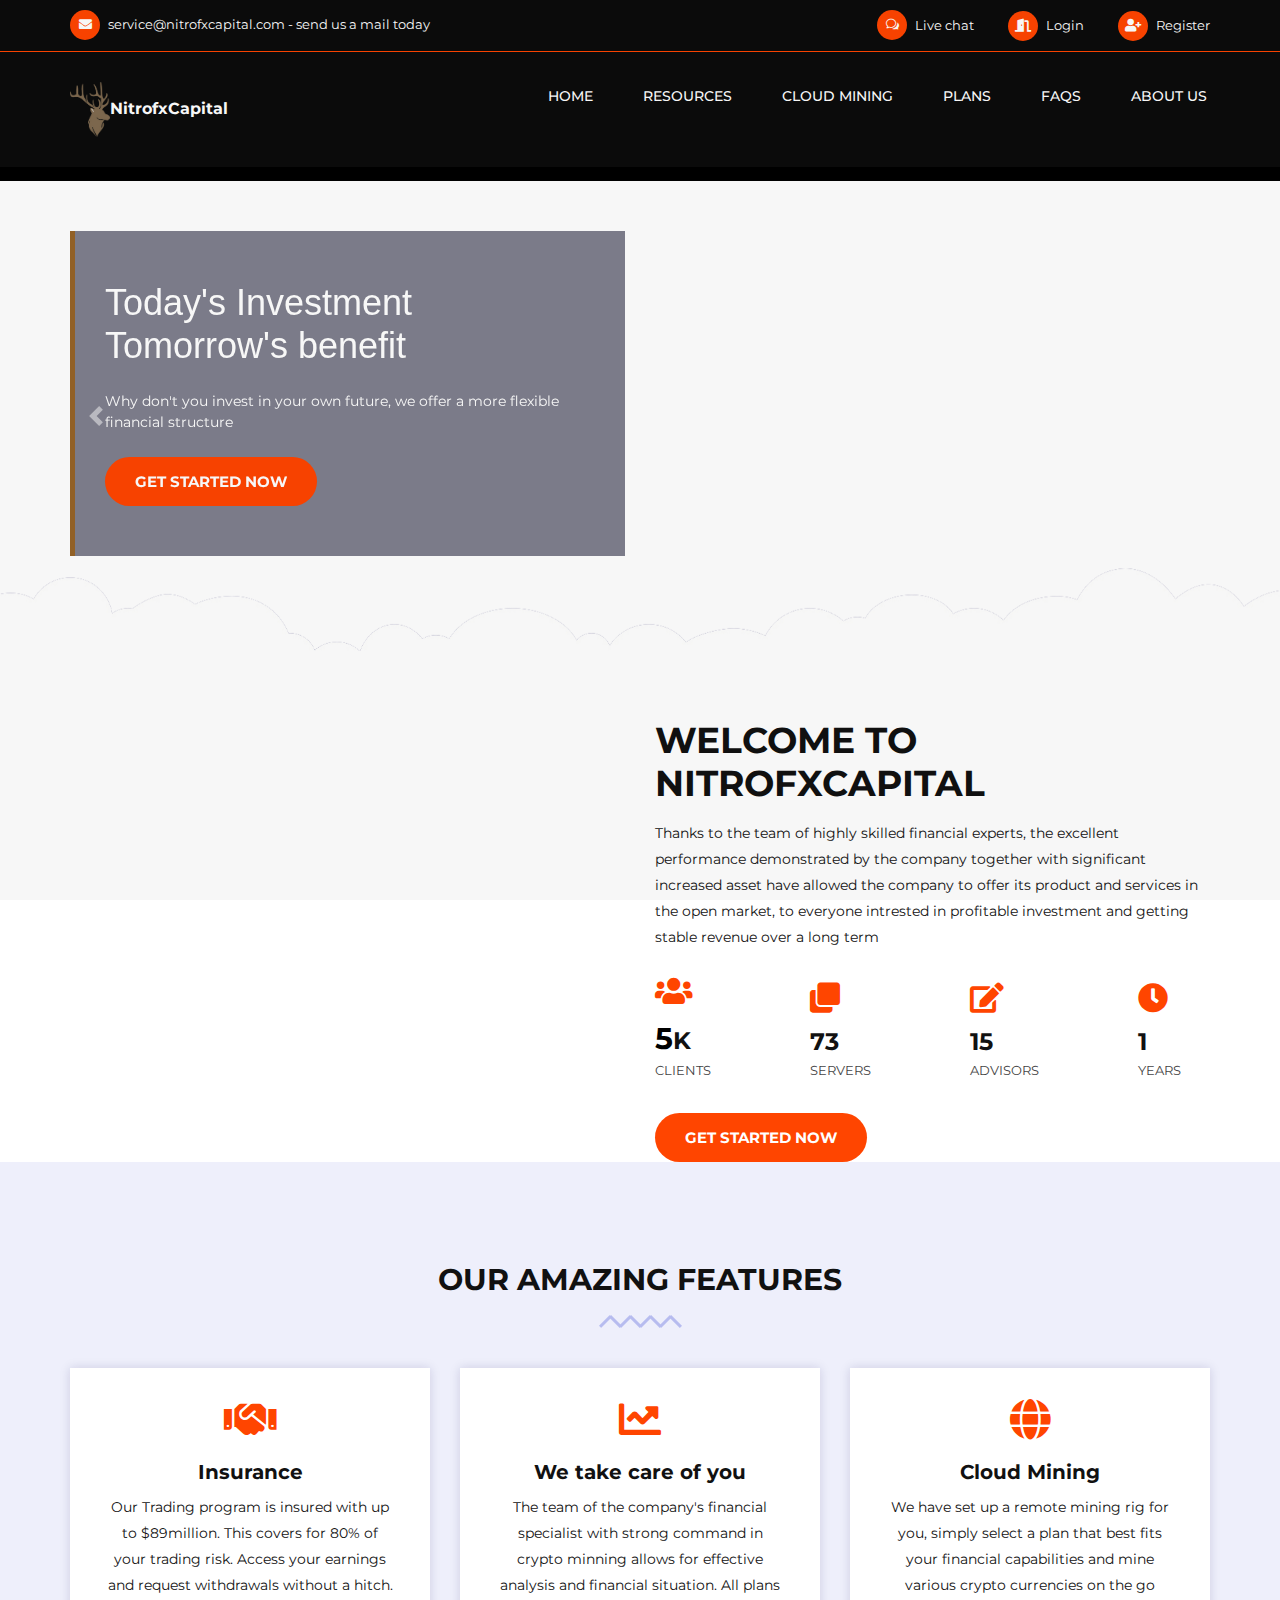
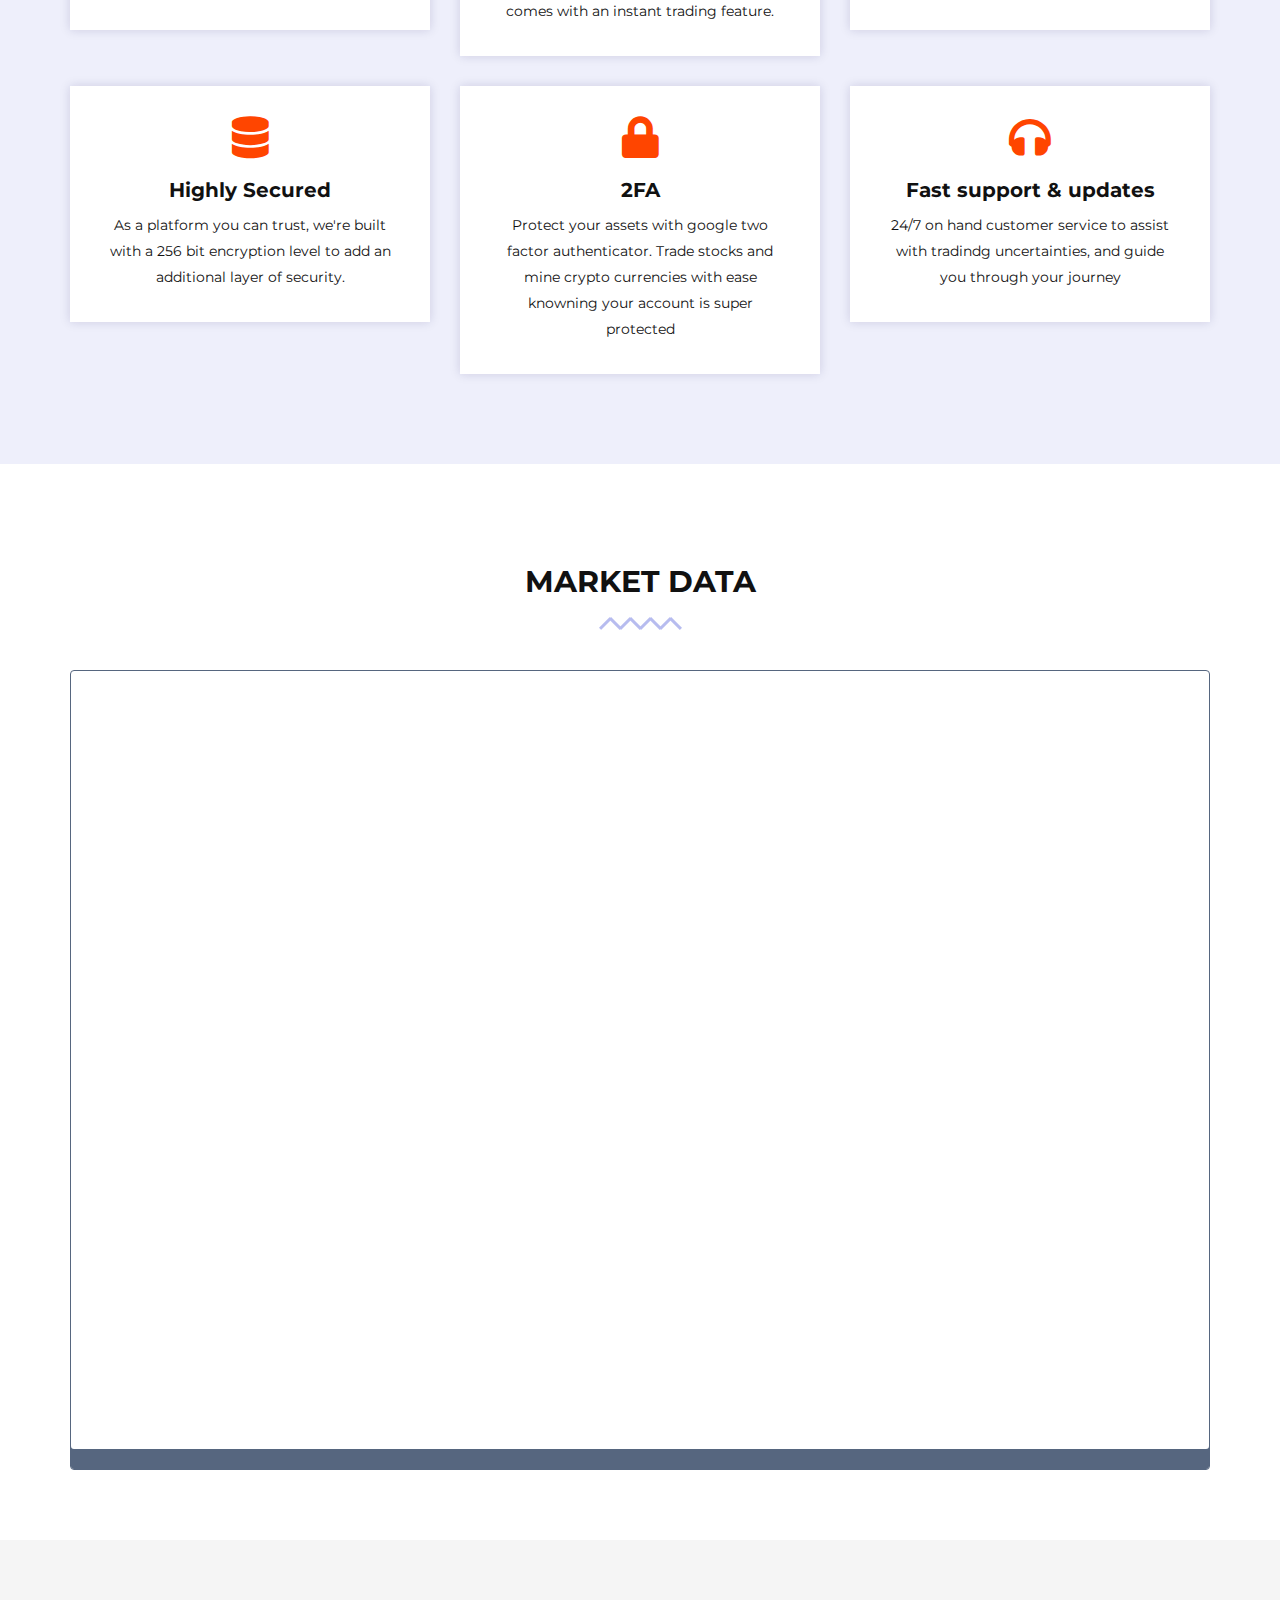
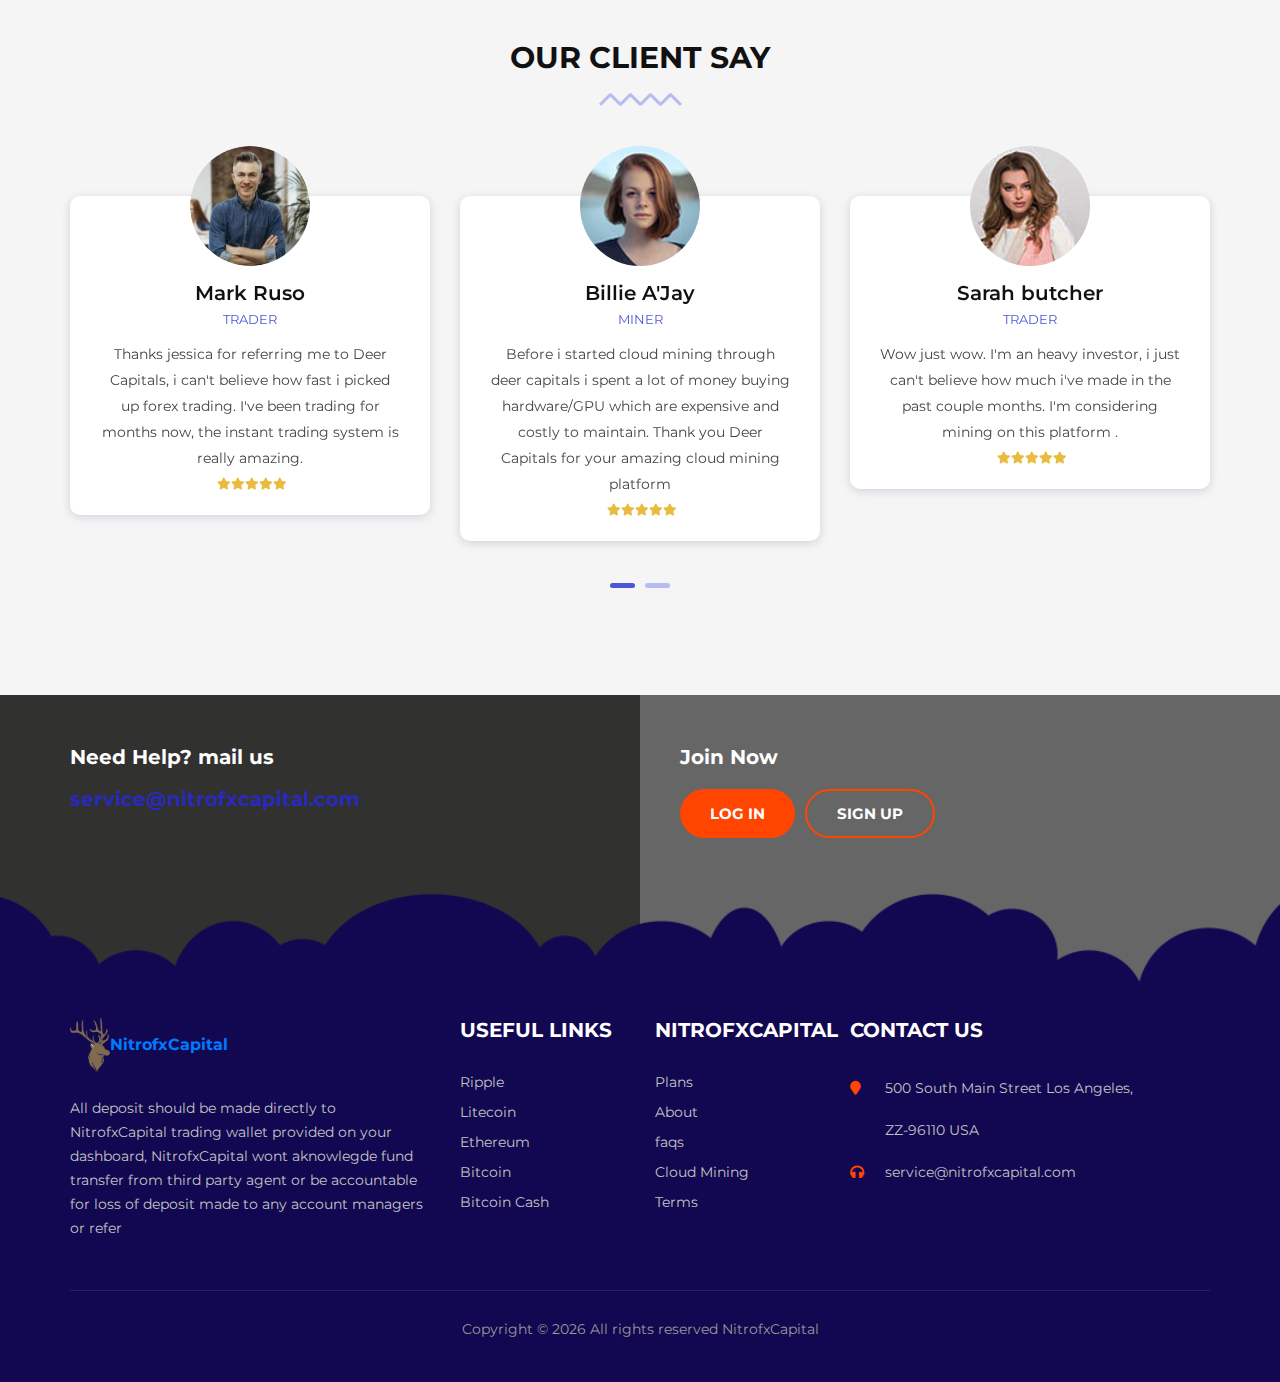
==== commit 35a38710: "update commit" ====
--- a/index.html
+++ b/index.html
@@ -3,24 +3,24 @@
 
 
 <!-- Mirrored from www.deercapitals.com/ by HTTrack Website Copier/3.x [XR&CO'2014], Mon, 24 Jan 2022 13:12:24 GMT -->
-<!-- Added by HTTrack --><meta http-equiv="content-type" content="text/html;charset=UTF-8" /><!-- /Added by HTTrack -->
+<!-- Added by HTTrack -->
+<meta http-equiv="content-type" content="text/html;charset=UTF-8" /><!-- /Added by HTTrack -->
+
 <head>
     <meta charset="UTF-8">
     <meta name="description" content=" Trade Any Of 100 Assets & Stocks. Try Free Demo!">
     <meta name="keywords" content="Trade, stock, forex, assets, asset, invest">
     <meta name="viewport" content="width=device-width, initial-scale=1.0">
     <meta http-equiv="X-UA-Compatible" content="ie=edge">
-    <meta name="google-site-verification" content="L73vmfcD3rEHb8zkl9HMB-_fsLN4A1WSVnwGkG3f2OA" />
-    <title>Deer Capitals</title>
-
+    <title>NitrofxCaital</title>
     <!-- Google Font -->
     <link href="https://fonts.googleapis.com/css?family=Montserrat:400,500,600,700,800,900&amp;display=swap"
         rel="stylesheet">
 
-        <link rel="icon" type="image/png" href="images/favicon.png">
-        <link href="css/all.css" rel="stylesheet" media="all">
-        <link href="vendor/mdi-font/css/material-design-iconic-font.min.css" rel="stylesheet" media="all">
-        <link href="css/app.css" rel="stylesheet">
+    <link rel="icon" type="image/png" href="images/favicon.png">
+    <link href="css/all.css" rel="stylesheet" media="all">
+    <link href="vendor/mdi-font/css/material-design-iconic-font.min.css" rel="stylesheet" media="all">
+    <link href="css/app.css" rel="stylesheet">
 
     <!-- Css Styles -->
     <link rel="stylesheet" href="css/elegant-icons.css" type="text/css">
@@ -36,144 +36,124 @@
         <div class="loader"></div>
     </div>
     <!-- Offcanvas Menu Begin -->
-<div class="offcanvas__menu__overlay"></div>
-<div class="offcanvas__menu__wrapper">
-    <div class="canvas__close">
-        <span class="fa fa-times-circle-o"></span>
+    <div class="offcanvas__menu__overlay"></div>
+    <div class="offcanvas__menu__wrapper">
+        <div class="canvas__close">
+            <span class="fa fa-times-circle-o"></span>
+        </div>
+        <div class="offcanvas__logo">
+            <a href="index.html"><img src="images/favicon.png" style="width: 40px;"
+                alt=""><b style="color: orangered;">NitrofxCapital</b></a>
+        </div>
+        <nav class="offcanvas__menu mobile-menu">
+            <ul>
+                <li><a href="index.html">Home</a></li>
+                <li>Resources
+                    <ul class="dropdown">
+                        <li><a href="resources/bitcoin.html">Bitcoin Trading</a></li>
+                        <li><a href="resources/lite.html">Litecoin Trading</a></li>
+                        <li><a href="resources/bitcoin_cash.html">Bitcoin Cash Trading</a></li>
+                        <li><a href="resources/ethereum.html">Ethereum Trading</a></li>
+                        <li><a href="resources/ripple.html">Ripple Trading</a></li>
+                    </ul>
+                </li>
+                <li><a href="mining.html">Cloud Mining</a></li>
+                <li><a href="plans.html">Plans</a></li>
+                <li><a href="faqs.html">FAQS</a></li>
+                <li><a href="about.html">about us</a></li>
+        </nav>
+        <div id="mobile-menu-wrap"></div>
+        <div class="offcanvas__auth">
+            <ul>
+                <li><a href="#"
+                        onclick="alert('Click on the chat head located at the bottom left corner of this page')"><span
+                            class="icon_chat_alt"></span> Live chat</a></li>
+                <li><a href="login.html"><span class="fa fa-door-open"></span> Login</a></li>
+                <li><a href="register.html"><span class="fa fa-user-plus"></span> Register</a></li>
+            </ul>
+        </div>
+        <div class="offcanvas__info">
+            <ul>
+                <li><span class="fa fa-envelope"></span> service@nitrofxcapital.com</li>
+            </ul>
+        </div>
     </div>
-    <div class="offcanvas__logo">
-        <a href="index.html"><img src="images/logo.png" style="width: 130px;" alt=""></a>
+    <!-- Offcanvas Menu End -->
+
+    <!-- Header Section Begin -->
+    <header class="header-section header-normal">
+        <div class="header__info">
+            <div class="container">
+                <div class="row">
+                    <div class="col-lg-6 col-md-6">
+                        <div class="header__info-left">
+                            <ul>
+                                <li><span class="fa fa-envelope"></span> service@nitrofxcapital.com - send us a mail
+                                    today</li>
+                            </ul>
+                        </div>
+                    </div>
+                    <div class="col-lg-6 col-md-6">
+                        <div class="header__info-right">
+                            <ul>
+                                <li><a href="#"
+                                        onclick="alert('Click on the chat head located at the bottom left corner of this page')"><span
+                                            class="icon_chat_alt"></span> Live chat</a></li>
+                                <li><a href="login.html"><span class="fa fa-door-open"></span> Login</a></li>
+                                <li><a href="register.html"><span class="fa fa-user-plus"></span> Register</a></li>
+                            </ul>
+                        </div>
+                    </div>
+                </div>
+            </div>
+        </div>
+        <div class="container">
+            <div class="row">
+                <div class="col-lg-3 col-md-3">
+                    <div class="header__logo">
+                        <a href="index.html"><img src="images/favicon.png" style="width: 40px;"
+                                alt=""><b>NitrofxCapital</b></a>
+                    </div>
+                </div>
+                <div class="col-lg-9 col-md-9">
+                    <nav class="header__menu">
+                        <ul>
+                            <li><a href="index.html">Home</a></li>
+                            <li><a href="javascript:void();">Resources</a>
+                                <ul class="dropdown">
+                                    <li><a href="resources/bitcoin.html">Bitcoin Trading</a></li>
+                                    <li><a href="resources/lite.html">Litecoin Trading</a></li>
+                                    <li><a href="resources/bitcoin_cash.html">Bitcoin Cash Trading</a></li>
+                                    <li><a href="resources/ethereum.html">Ethereum Trading</a></li>
+                                    <li><a href="resources/ripple.html">Ripple Trading</a></li>
+                                </ul>
+                            </li>
+                            <li><a href="mining.html">Cloud Mining</a></li>
+                            <li><a href="plans.html">Plans</a></li>
+                            <li><a href="faqs.html">FAQS</a></li>
+                            <li><a href="about.html">about us</a></li>
+                        </ul>
+                    </nav>
+                </div>
+            </div>
+            <div class="canvas__open">
+                <span class="fa fa-bars"></span>
+            </div>
+        </div>
+    </header>
+    <div style="background-color: #000; width:100%; height:auto;">
+        <div
+            style="width: 100%; height: auto; padding:5px 20px; margin-top:0px; background-color: rgba(0,0,0,0.5); z-index: 2;">
+            <br>
+            <div class="tradingview-widget-container" style="margin-top: -20px;">
+                <div class="tradingview-widget-container__widget"></div>
+
+            </div>
+        </div>
     </div>
-    <nav class="offcanvas__menu mobile-menu">
-        <ul>
-            <li><a href="index.html">Home</a></li>
-            <li>Resources
-                <ul class="dropdown">
-                    <li><a href="resources/bitcoin.html">Bitcoin Trading</a></li>
-                    <li><a href="resources/lite.html">Litecoin Trading</a></li>
-                    <li><a href="resources/bitcoin_cash.html">Bitcoin Cash Trading</a></li>
-                    <li><a href="resources/ethereum.html">Ethereum Trading</a></li>
-                    <li><a href="resources/ripple.html">Ripple Trading</a></li>
-                </ul>
-            </li>
-            <li><a href="mining.html">Cloud Mining</a></li>
-            <li><a href="plans.html">Plans</a></li>
-            <li><a href="faqs.html">FAQS</a></li>
-            <li><a href="about.html">about us</a></li>
-    </nav>
-    <div id="mobile-menu-wrap"></div>
-    <div class="offcanvas__auth">
-        <ul>
-            <li><a href="#" onclick="alert('Click on the chat head located at the bottom left corner of this page')"><span class="icon_chat_alt"></span> Live chat</a></li>
-            <li><a href="login.html"><span class="fa fa-door-open"></span> Login</a></li>
-            <li><a href="register.html"><span class="fa fa-user-plus"></span> Register</a></li>
-        </ul>
-    </div>
-    <div class="offcanvas__info">
-        <ul>
-            <li><span class="fa fa-envelope"></span> service@deercapitals.com</li>
-        </ul>
-    </div>
-</div>
-<!-- Offcanvas Menu End -->
-
-<!-- Header Section Begin -->
-<header class="header-section header-normal">
-    <div class="header__info">
-        <div class="container">
-            <div class="row">
-                <div class="col-lg-6 col-md-6">
-                    <div class="header__info-left">
-                        <ul>
-                            <li><span class="fa fa-envelope"></span> service@deercapitals.com - send us a mail today</li>
-                        </ul>
-                    </div>
-                </div>
-                <div class="col-lg-6 col-md-6">
-                    <div class="header__info-right">
-                        <ul>
-                            <li><a href="#" onclick="alert('Click on the chat head located at the bottom left corner of this page')"><span class="icon_chat_alt"></span> Live chat</a></li>
-                            <li><a href="login.html"><span class="fa fa-door-open"></span> Login</a></li>
-                            <li><a href="register.html"><span class="fa fa-user-plus"></span> Register</a></li>
-                        </ul>
-                    </div>
-                </div>
-            </div>
-        </div>
-    </div>
-    <div class="container">
-        <div class="row">
-            <div class="col-lg-3 col-md-3">
-                <div class="header__logo">
-                    <a href="index.html"><img src="images/logo.png" style="width: 130px;" alt=""></a>
-                </div>
-            </div>
-            <div class="col-lg-9 col-md-9">
-                <nav class="header__menu">
-                    <ul>
-                        <li><a href="index.html">Home</a></li>
-                        <li><a href="javascript:void();">Resources</a>
-                            <ul class="dropdown">
-                                <li><a href="resources/bitcoin.html">Bitcoin Trading</a></li>
-                                <li><a href="resources/lite.html">Litecoin Trading</a></li>
-                                <li><a href="resources/bitcoin_cash.html">Bitcoin Cash Trading</a></li>
-                                <li><a href="resources/ethereum.html">Ethereum Trading</a></li>
-                                <li><a href="resources/ripple.html">Ripple Trading</a></li>
-                            </ul>
-                        </li>
-                        <li><a href="mining.html">Cloud Mining</a></li>
-                        <li><a href="plans.html">Plans</a></li>
-                        <li><a href="faqs.html">FAQS</a></li>
-                        <li><a href="about.html">about us</a></li>
-                    </ul>
-                </nav>
-            </div>
-        </div>
-        <div class="canvas__open">
-            <span class="fa fa-bars"></span>
-        </div>
-    </div>
-</header>
-<div style="background-color: #000; width:100%; height:auto;">
-    <div style="width: 100%; height: auto; padding:5px 20px; margin-top:0px; background-color: rgba(0,0,0,0.5); z-index: 2;"><br>
-        <div class="tradingview-widget-container" style="margin-top: -20px;">
-            <div class="tradingview-widget-container__widget"></div>
-            <script type="text/javascript" src="https://s3.tradingview.com/external-embedding/embed-widget-ticker-tape.js" async>
-            {
-            "symbols": [
-              {
-                "proName": "FOREXCOM:SPXUSD",
-                "title": "S&P 500"
-              },
-              {
-                "proName": "FOREXCOM:NSXUSD",
-                "title": "Nasdaq 100"
-              },
-              {
-                "proName": "FX_IDC:EURUSD",
-                "title": "EUR/USD"
-              },
-              {
-                "proName": "BITSTAMP:BTCUSD",
-                "title": "BTC/USD"
-              },
-              {
-                "proName": "BITSTAMP:ETHUSD",
-                "title": "ETH/USD"
-              }
-            ],
-            "colorTheme": "dark",
-            "isTransparent": true,
-            "displayMode": "regular",
-            "locale": "en"
-          }
-            </script>
-          </div>
-    </div>
-</div>
-
-    
-<!-- Breadcrumb Begin -->
+
+
+    <!-- Breadcrumb Begin -->
     <!-- <div class="breadcrumb-section">
         <div class="container">
             <div class="row">
@@ -193,16 +173,20 @@
         <div id="carouselExampleControls" class="carousel slide" data-ride="carousel">
             <div class="carousel-inner">
                 <div class="carousel-item active">
-                    <div style="width: 100%; height: 470px; background-image: url('images/financial.jpg'); background-position: 0px; background-size: cover; background-repeat: no-repeat;">
+                    <div
+                        style="width: 100%; height: 470px; background-image: url('images/ntbg.jpg'); background-position: 0px; background-size: cover; background-repeat: no-repeat;">
                         <!-- ? -->
                         <div class="container">
                             <div class="row">
                                 <div class="col-md-6">
-                                    <div class="hero__text" style="padding: 50px 30px; border-left: solid 5px rgb(150,100,40); background-color: rgba(0,0,30,0.5); color: #fff !important; width: 100%; height: auto; margin-top: 50px;">
-                                        <h2 style="color: #fff !important; font-family:-apple-system, BlinkMacSystemFont, 'Segoe UI', Roboto, Oxygen, Ubuntu, Cantarell, 'Open Sans', 'Helvetica Neue', sans-serif">
+                                    <div class="hero__text"
+                                        style="padding: 50px 30px; border-left: solid 5px rgb(150,100,40); background-color: rgba(0,0,30,0.5); color: #fff !important; width: 100%; height: auto; margin-top: 50px;">
+                                        <h2
+                                            style="color: #fff !important; font-family:-apple-system, BlinkMacSystemFont, 'Segoe UI', Roboto, Oxygen, Ubuntu, Cantarell, 'Open Sans', 'Helvetica Neue', sans-serif">
                                             Today's Investment Tomorrow's benefit
                                         </h2><br>
-                                        <div style=" font-size:14px; color: #fff !important;">Why don't you invest in your own future, we offer a more flexible financial structure</div>
+                                        <div style=" font-size:14px; color: #fff !important;">Why don't you invest in
+                                            your own future, we offer a more flexible financial structure</div>
                                         <br><a href="register.html" class="primary-btn">Get started now</a>
                                     </div>
                                 </div>
@@ -212,16 +196,20 @@
                 </div>
 
                 <div class="carousel-item ">
-                    <div style="width: 100%; height: 470px; background-image: url('images/financial.jpg'); background-position: 0px; background-size: cover; background-repeat: no-repeat;">
+                    <div
+                        style="width: 100%; height: 470px; background-image: url('images/ntbg2.jpg'); background-position: 0px; background-size: cover; background-repeat: no-repeat;">
                         <!-- ? -->
                         <div class="container">
                             <div class="row">
                                 <div class="col-md-6">
-                                    <div class="hero__text" style="padding: 50px 30px; border-left: solid 5px rgb(150,100,40); background-color: rgba(0,0,30,0.5); color: #fff !important; width: 100%; height: auto; margin-top: 50px;">
-                                        <h2 style="color: #fff !important; font-family:-apple-system, BlinkMacSystemFont, 'Segoe UI', Roboto, Oxygen, Ubuntu, Cantarell, 'Open Sans', 'Helvetica Neue', sans-serif">
-                                        Earn at your Pace
+                                    <div class="hero__text"
+                                        style="padding: 50px 30px; border-left: solid 5px rgb(150,100,40); background-color: rgba(0,0,30,0.5); color: #fff !important; width: 100%; height: auto; margin-top: 50px;">
+                                        <h2
+                                            style="color: #fff !important; font-family:-apple-system, BlinkMacSystemFont, 'Segoe UI', Roboto, Oxygen, Ubuntu, Cantarell, 'Open Sans', 'Helvetica Neue', sans-serif">
+                                            Earn at your Pace
                                         </h2><br>
-                                        <div style=" font-size:14px; color: #fff !important;">choose the right plan that works for you and earn at your own pace</div>
+                                        <div style=" font-size:14px; color: #fff !important;">choose the right plan that
+                                            works for you and earn at your own pace</div>
                                         <br><a href="register.html" class="primary-btn">Get started now</a>
                                     </div>
                                 </div>
@@ -231,17 +219,21 @@
                 </div>
 
                 <div class="carousel-item ">
-                    <div style="width: 100%; height: 470px; background-image: url('images/financial.jpg'); background-position: 0px; background-size: cover; background-repeat: no-repeat;">
+                    <div
+                        style="width: 100%; height: 470px; background-image: url('images/ntbg3.jpg'); background-position: 0px; background-size: cover; background-repeat: no-repeat;">
                         <!-- ? -->
                         <div class="container">
                             <div class="row">
                                 <div class="col-md-6">
-                                    <div class="hero__text" style="padding: 50px 30px; border-left: solid 5px rgb(150,100,40); background-color: rgba(0,0,30,0.5); color: #fff !important; width: 100%; height: auto; margin-top: 50px;">
-                                        <h2 style="color: #fff !important; font-family:-apple-system, BlinkMacSystemFont, 'Segoe UI', Roboto, Oxygen, Ubuntu, Cantarell, 'Open Sans', 'Helvetica Neue', sans-serif">
+                                    <div class="hero__text"
+                                        style="padding: 50px 30px; border-left: solid 5px rgb(150,100,40); background-color: rgba(0,0,30,0.5); color: #fff !important; width: 100%; height: auto; margin-top: 50px;">
+                                        <h2
+                                            style="color: #fff !important; font-family:-apple-system, BlinkMacSystemFont, 'Segoe UI', Roboto, Oxygen, Ubuntu, Cantarell, 'Open Sans', 'Helvetica Neue', sans-serif">
                                             Lets take care of the Figures
                                         </h2><br>
-                                        <div style=" font-size:14px; color: #fff !important;">With a team of dedicated financial experts you have one less thing to worry about</div>
-                                        <br><a href="register.html" class="primary-btn">Get started now</a>
+                                        <div style=" font-size:14px; color: #fff !important;">With a team of dedicated
+                                            financial experts you have one less thing to worry about</div>
+                                        <br><a href="register.html" class="primary-btn">started now</a>
                                     </div>
                                 </div>
                             </div>
@@ -250,13 +242,13 @@
                 </div>
             </div>
             <a class="carousel-control-prev" href="#carouselExampleControls" role="button" data-slide="prev">
-                              <span class="carousel-control-prev-icon" aria-hidden="true"></span>
-                              <span class="sr-only">Previous</span>
-                            </a>
-                            <a class="carousel-control-next" href="#carouselExampleControls" role="button" data-slide="next">
-                              <span class="carousel-control-next-icon" aria-hidden="true"></span>
-                              <span class="sr-only">Next</span>
-                            </a>
+                <span class="carousel-control-prev-icon" aria-hidden="true"></span>
+                <span class="sr-only">Previous</span>
+            </a>
+            <a class="carousel-control-next" href="#carouselExampleControls" role="button" data-slide="next">
+                <span class="carousel-control-next-icon" aria-hidden="true"></span>
+                <span class="sr-only">Next</span>
+            </a>
         </div>
 
         <div style="position: absolute; bottom: 0px;">
@@ -273,16 +265,17 @@
             <div class="row">
                 <div class="col-lg-6">
                     <div class="about__img">
-                        <img src="images/skills.png" alt="">
+                        <img src="images/analytics.png" alt="">
                     </div>
                 </div>
                 <div class="col-lg-6">
                     <div class="about__text">
-                        <h2>Welcome to Deer Capitals</h2>
+                        <h2>Welcome to NitrofxCapital</h2>
                         <p>Thanks to the team of highly skilled financial experts,
                             the excellent performance demonstrated by the company together with significant increased
                             asset have allowed the company to offer its product and services in the open market,
-                             to everyone intrested in profitable investment and getting stable revenue over a long term</p>
+                            to everyone intrested in profitable investment and getting stable revenue over a long term
+                        </p>
                         <div class="about__achievement">
                             <div class="about__achieve__item">
                                 <span class="fa fa-users"></span>
@@ -328,42 +321,49 @@
                     <div class="feature__item">
                         <span class="fa fa-handshake"></span>
                         <h5>Insurance</h5>
-                        <p>Our Trading program is insured with up to $89million. This covers for 80% of your trading risk. Access your earnings and request withdrawals without a hitch.</p>
+                        <p>Our Trading program is insured with up to $89million. This covers for 80% of your trading
+                            risk. Access your earnings and request withdrawals without a hitch.</p>
                     </div>
                 </div>
                 <div class="col-lg-4 col-md-6 col-sm-6">
                     <div class="feature__item">
                         <span class="fa fa-chart-line"></span>
                         <h5>We take care of you</h5>
-                        <p>The team of the company's financial specialist with strong command in crypto minning allows for effective analysis and financial situation. All plans comes with an instant trading feature.</p>
+                        <p>The team of the company's financial specialist with strong command in crypto minning allows
+                            for effective analysis and financial situation. All plans comes with an instant trading
+                            feature.</p>
                     </div>
                 </div>
                 <div class="col-lg-4 col-md-6 col-sm-6">
                     <div class="feature__item">
                         <span class="fa fa-globe"></span>
                         <h5>Cloud Mining</h5>
-                        <p>We have set up a remote mining rig for you, simply select a plan that best fits your financial capabilities and mine various crypto currencies on the go</p>
+                        <p>We have set up a remote mining rig for you, simply select a plan that best fits your
+                            financial capabilities and mine various crypto currencies on the go</p>
                     </div>
                 </div>
                 <div class="col-lg-4 col-md-6 col-sm-6">
                     <div class="feature__item">
                         <span class="fa fa-database"></span>
                         <h5>Highly Secured</h5>
-                        <p>As a platform you can trust, we're built with a 256 bit encryption level to add an additional layer of security.</p>
+                        <p>As a platform you can trust, we're built with a 256 bit encryption level to add an additional
+                            layer of security.</p>
                     </div>
                 </div>
                 <div class="col-lg-4 col-md-6 col-sm-6">
                     <div class="feature__item">
                         <span class="fa fa-lock"></span>
                         <h5>2FA</h5>
-                        <p>Protect your assets with google two factor authenticator. Trade stocks and mine crypto currencies with ease knowning your account is super protected</p>
+                        <p>Protect your assets with google two factor authenticator. Trade stocks and mine crypto
+                            currencies with ease knowning your account is super protected</p>
                     </div>
                 </div>
                 <div class="col-lg-4 col-md-6 col-sm-6">
                     <div class="feature__item">
                         <span class="fa fa-headphones"></span>
                         <h5>Fast support & updates</h5>
-                        <p>24/7 on hand customer service to assist with tradindg uncertainties, and guide you through your journey</p>
+                        <p>24/7 on hand customer service to assist with tradindg uncertainties, and guide you through
+                            your journey</p>
                     </div>
                 </div>
             </div>
@@ -381,7 +381,16 @@
                     </div>
                 </div>
             </div>
-            <div style="height:800px; background-color: #FFFFFF; overflow:hidden; box-sizing: border-box; border: 1px solid #56667F; border-radius: 4px; text-align: right; line-height:14px; font-size: 12px; font-feature-settings: normal; text-size-adjust: 100%; box-shadow: inset 0 -20px 0 0 #56667F; padding: 0px; margin: 0px; width: 100%;"><div style="height:413px; padding:0px; margin:0px; width: 100%;"><iframe src="https://widget.coinlib.io/widget?type=full_v2&amp;theme=light&amp;cnt=12&amp;pref_coin_id=1505&amp;graph=yes" width="100%" height="790px" scrolling="auto" marginwidth="0" marginheight="0" frameborder="0" border="0" style="border:0;margin:0;padding:0;"></iframe></div><div style="color: #FFFFFF; line-height: 14px; font-weight: 400; font-size: 11px; box-sizing: border-box; padding: 2px 6px; width: 100%; font-family: Verdana, Tahoma, Arial, sans-serif;"></div></div>
+            <div
+                style="height:800px; background-color: #FFFFFF; overflow:hidden; box-sizing: border-box; border: 1px solid #56667F; border-radius: 4px; text-align: right; line-height:14px; font-size: 12px; font-feature-settings: normal; text-size-adjust: 100%; box-shadow: inset 0 -20px 0 0 #56667F; padding: 0px; margin: 0px; width: 100%;">
+                <div style="height:413px; padding:0px; margin:0px; width: 100%;"><iframe
+                        src="https://widget.coinlib.io/widget?type=full_v2&amp;theme=light&amp;cnt=12&amp;pref_coin_id=1505&amp;graph=yes"
+                        width="100%" height="790px" scrolling="auto" marginwidth="0" marginheight="0" frameborder="0"
+                        border="0" style="border:0;margin:0;padding:0;"></iframe></div>
+                <div
+                    style="color: #FFFFFF; line-height: 14px; font-weight: 400; font-size: 11px; box-sizing: border-box; padding: 2px 6px; width: 100%; font-family: Verdana, Tahoma, Arial, sans-serif;">
+                </div>
+            </div>
         </div>
     </section>
     <!-- Team Section End -->
@@ -403,7 +412,9 @@
                             <img src="images/testimonial/client3.webp" alt="">
                             <h5>Mark Ruso</h5>
                             <span>Trader</span>
-                            <p>Thanks jessica for referring me to Deer Capitals, i can't believe how fast i picked up forex trading. I've been trading for months now, the instant trading system is really amazing.</p>
+                            <p>Thanks jessica for referring me to Deer Capitals, i can't believe how fast i picked up
+                                forex trading. I've been trading for months now, the instant trading system is really
+                                amazing.</p>
                             <div class="testimonial__rating">
                                 <i class="fa fa-star"></i>
                                 <i class="fa fa-star"></i>
@@ -418,7 +429,9 @@
                             <img src="images/testimonial/testimonial-2.jpg" alt="">
                             <h5>Billie A'Jay</h5>
                             <span>Miner</span>
-                            <p>Before i started cloud mining through deer capitals i spent a lot of money buying hardware/GPU which are expensive and costly to maintain. Thank you Deer Capitals for your amazing cloud mining platform</p>
+                            <p>Before i started cloud mining through deer capitals i spent a lot of money buying
+                                hardware/GPU which are expensive and costly to maintain. Thank you Deer Capitals for
+                                your amazing cloud mining platform</p>
                             <div class="testimonial__rating">
                                 <i class="fa fa-star"></i>
                                 <i class="fa fa-star"></i>
@@ -433,7 +446,8 @@
                             <img src="images/testimonial/testimonial-3.jpg" alt="">
                             <h5>Sarah butcher</h5>
                             <span>Trader</span>
-                            <p>Wow just wow. I'm an heavy investor, i just can't believe how much i've made in the past couple months. I'm considering mining on this platform .</p>
+                            <p>Wow just wow. I'm an heavy investor, i just can't believe how much i've made in the past
+                                couple months. I'm considering mining on this platform .</p>
                             <div class="testimonial__rating">
                                 <i class="fa fa-star"></i>
                                 <i class="fa fa-star"></i>
@@ -463,7 +477,8 @@
                             <img src="images/testimonial/client1.webp" alt="">
                             <h5>Rodriguez Sonata</h5>
                             <span>Miner</span>
-                            <p>las últimas semanas han sido realmente maravillosas en la minería de Deer Capitals, literalmente puedo ver crecer mi btc. Really worth the investment</p>
+                            <p>las últimas semanas han sido realmente maravillosas en la minería de Deer Capitals,
+                                literalmente puedo ver crecer mi btc. Really worth the investment</p>
                             <div class="testimonial__rating">
                                 <i class="fa fa-star"></i>
                                 <i class="fa fa-star"></i>
@@ -480,87 +495,106 @@
     <!-- Testimonial Section End -->
 
 
-<input type="hidden" value="Deer Capitals - Home" id="documentTitle">
+    <input type="hidden" value="Deer Capitals - Home" id="documentTitle">
 
 
     <!-- Footer Section Begin -->
-<footer class="footer-section">
-    <div class="footer__top">
-        <div class="container">
-            <div class="row">
-                <div class="col-lg-6 col-md-6">
-                    <div class="footer__top-call">
-                        <h5>Need Help? mail us</h5>
-                        <h5 style="color: rgb(41, 41, 187) !important;">service@deercapitals.com</h5>
-                    </div>
-                </div>
-                <div class="col-lg-6 col-md-6">
-                    <div class="footer__top-auth">
-                        <h5>Join Now </h5>
-                        <a href="login.html" class="primary-btn">Log in</a>
-                        <a href="register.html" class="primary-btn sign-up">Sign Up</a>
-                    </div>
-                </div>
-            </div>
-        </div>
-    </div>
-    <div class="footer__text set-bg" data-setbg="images/footer-bg.png">
-        <div class="container">
-            <div class="row">
-                <div class="col-lg-4 col-md-6 col-sm-12">
-                    <div class="footer__text-about">
-                        <div class="footer__logo">
-                            <a href="index-2.html"><img src="images/logo.png" style="width: 130px;" alt=""></a>
-                        </div>
-                        <p class="footer_about_text">All deposit should be made directly to DEER CAPITALS trading wallet provided on your dashboard, DEER CAPITALS wont aknowlegde fund transfer from third party agent or be accountable for loss of deposit made to any account managers or refer</p>
-
-                    </div>
-                </div>
-
-                <div class="col-lg-2 col-md-6 col-sm-6">
-                    <div class="footer__text-widget">
-                        <h5>Useful Links</h5>
-                        <ul>
-                            <li><a href="resources/ripple.html">Ripple</a></li>
-                            <li><a href="resources/lite.html">Litecoin</a></li>
-                            <li><a href="resources/ethereum.html">Ethereum</a></li>
-                            <li><a href="resources/bitcoin.html">Bitcoin</a></li>
-                            <li><a href="resources/bitcoin_cash.html">Bitcoin Cash</a></li>
-                        </ul>
-                    </div>
-                </div>
-
-                <div class="col-lg-2 col-md-6 col-sm-6">
-                    <div class="footer__text-widget">
-                        <h5>Deer Capitals</h5>
-                        <ul>
-                            <li><a href="plans.html">Plans</a></li>
-                            <li><a href="about.html">About</a></li>
-                            <li><a href="faqs.html">faqs</a></li>
-                            <li><a href="mining.html">Cloud Mining</a></li>
-                            <li><a href="terms.html">Terms</a></li>
-                        </ul>
-                    </div>
-                </div>
-
-                <div class="col-lg-4 col-md-6 col-sm-12">
-                    <div class="footer__text-widget">
-                        <h5>cONTACT US</h5>
-                        <ul class="footer__widget-info">
-                            <li><span class="fa fa-map-marker"></span> 500 South Main Street Los Angeles,<br />
-                                ZZ-96110 USA</li>
-                            <li><span class="fa fa-headphones"></span>service@deercapitals.com</li>
-                        </ul>
-                    </div>
-                </div>
-            </div>
-            <div class="footer__text-copyright" >
-                <p style="color: #999 !important;">Copyright &copy;<script>document.write(new Date().getFullYear());</script> All rights reserved Deer Capitals</a></p>
-            </div>
-        </div>
-    </div>
-</footer>
-<!-- Footer Section End -->
+    <footer class="footer-section">
+        <div class="footer__top">
+            <div class="container">
+                <div class="row">
+                    <div class="col-lg-6 col-md-6">
+                        <div class="footer__top-call">
+                            <h5>Need Help? mail us</h5>
+                            <h5 style="color: rgb(41, 41, 187) !important;">service@nitrofxcapital.com</h5>
+                        </div>
+                    </div>
+                    <div class="col-lg-6 col-md-6">
+                        <div class="footer__top-auth">
+                            <h5>Join Now </h5>
+                            <a href="login.html" class="primary-btn">Log in</a>
+                            <a href="register.html" class="primary-btn sign-up">Sign Up</a>
+                        </div>
+                    </div>
+                </div>
+            </div>
+        </div>
+        <div class="footer__text set-bg" data-setbg="images/footer-bg.png">
+            <div class="container">
+                <div class="row">
+                    <div class="col-lg-4 col-md-6 col-sm-12">
+                        <div class="footer__text-about">
+                            <div class="footer__logo">
+                                <a href="index.html"><img src="images/favicon.png" style="width: 40px;" alt=""><b >NitrofxCapital</b></a>
+                            </div>
+                            <p class="footer_about_text">All deposit should be made directly to NitrofxCapital trading
+                                wallet provided on your dashboard, NitrofxCapital wont aknowlegde fund transfer from
+                                third party agent or be accountable for loss of deposit made to any account managers or
+                                refer</p>
+
+                        </div>
+                    </div>
+
+                    <div class="col-lg-2 col-md-6 col-sm-6">
+                        <div class="footer__text-widget">
+                            <h5>Useful Links</h5>
+                            <ul>
+                                <li><a href="resources/ripple.html">Ripple</a></li>
+                                <li><a href="resources/lite.html">Litecoin</a></li>
+                                <li><a href="resources/ethereum.html">Ethereum</a></li>
+                                <li><a href="resources/bitcoin.html">Bitcoin</a></li>
+                                <li><a href="resources/bitcoin_cash.html">Bitcoin Cash</a></li>
+                            </ul>
+                        </div>
+                    </div>
+
+                    <div class="col-lg-2 col-md-6 col-sm-6">
+                        <div class="footer__text-widget">
+                            <h5>NitrofxCapital</h5>
+                            <ul>
+                                <li><a href="plans.html">Plans</a></li>
+                                <li><a href="about.html">About</a></li>
+                                <li><a href="faqs.html">faqs</a></li>
+                                <li><a href="mining.html">Cloud Mining</a></li>
+                                <li><a href="terms.html">Terms</a></li>
+                            </ul>
+                        </div>
+                    </div>
+
+                    <div class="col-lg-4 col-md-6 col-sm-12">
+                        <div class="footer__text-widget">
+                            <h5>cONTACT US</h5>
+                            <ul class="footer__widget-info">
+                                <li><span class="fa fa-map-marker"></span> 500 South Main Street Los Angeles,<br />
+                                    ZZ-96110 USA</li>
+                                <li><span class="fa fa-headphones"></span>service@nitrofxcapital.com</li>
+                            </ul>
+                        </div>
+                    </div>
+                </div>
+                <div class="footer__text-copyright">
+                    <p style="color: #999 !important;">Copyright &copy;
+                        <script>document.write(new Date().getFullYear());</script> All rights reserved
+                        NitrofxCapital</a>
+                    </p>
+                </div>
+            </div>
+        </div>
+    </footer>
+    <!-- Footer Section End -->
+
+
+    <script>
+        $(document).ready(function () {
+
+            document.title = $("#documentTitle").val();
+
+            var path = window.location.pathname.split("index.html")[3];
+            $(".nav_" + path).addClass("active");
+        });
+
+    </script>
+
 
     <script src="js/jquery-3.2.1.min.js"></script>
     <script src="js/bootstrap.min.js"></script>
@@ -568,20 +602,17 @@
     <script src="js/u/owl.carousel.min.js"></script>
     <script src="js/u/main.js"></script>
 
-    <script>
-        $(document).ready(function() {
-
-            document.title = $("#documentTitle").val();
-
-            var path = window.location.pathname.split("index.html")[3];
-                $(".nav_" + path).addClass("active");
-            });
-
-    </script>
-    
-    <script type="text/javascript">window.$crisp=[];window.CRISP_WEBSITE_ID="7d382633-ff42-46da-9724-32f57d05520a";(function(){d=document;s=d.createElement("script");s.src="https://client.crisp.chat/l.js";s.async=1;d.getElementsByTagName("head")[0].appendChild(s);})();</script>
+
+
+
+
+
+
+    <script
+        type="text/javascript">window.$crisp = []; window.CRISP_WEBSITE_ID = "7d382633-ff42-46da-9724-32f57d05520a"; (function () { d = document; s = d.createElement("script"); s.src = "https://client.crisp.chat/l.js"; s.async = 1; d.getElementsByTagName("head")[0].appendChild(s); })();</script>
 </body>
 
 
 <!-- Mirrored from www.deercapitals.com/ by HTTrack Website Copier/3.x [XR&CO'2014], Mon, 24 Jan 2022 13:13:05 GMT -->
-</html>
+
+</html>--- a/css/style.css
+++ b/css/style.css
@@ -149,6 +149,7 @@
 	background-repeat: no-repeat;
 	background-size: cover;
 	background-position: top center;
+	
 }
 
 .spad {
@@ -176,7 +177,7 @@
 	font-size: 15px;
 	padding: 14px 30px 12px;
 	color: #ffffff;
-	background: #4c57d6;
+	background: orangered;
 	text-transform: uppercase;
 	font-weight: 700;
 	border-radius: 50px;
@@ -272,7 +273,7 @@
 
 .header-section.header-normal {
 	position: relative;
-	background: rgb(4, 35, 75);
+	background: rgb(12, 12, 12);
 }
 
 .header-section.header-normal .header__logo {
@@ -285,7 +286,7 @@
 
 .header__info {
 	padding: 10px 0;
-	border-bottom: solid 1px rgb(2, 17, 37);
+	border-bottom: solid 1px orangered;
 }
 
 .header__info-left ul li {
@@ -303,7 +304,7 @@
 .header__info-left ul li span {
 	height: 30px;
 	width: 30px;
-	background: rgba(255, 255, 255, 0.1);
+	background: orangered;
 	border-radius: 50%;
 	line-height: 30px;
 	text-align: center;
@@ -334,7 +335,7 @@
 .header__info-right ul li a span {
 	height: 30px;
 	width: 30px;
-	background: rgba(255, 255, 255, 0.1);
+	background: orangered;
 	border-radius: 50%;
 	line-height: 30px;
 	text-align: center;
@@ -348,6 +349,7 @@
 
 .header__logo a {
 	display: inline-block;
+	color: white;
 }
 
 .header__menu {
@@ -430,7 +432,7 @@
 	bottom: 1px;
 	width: 100%;
 	height: 0%;
-	background: #4c57d6;
+	background: orangered;
 	content: "";
 	z-index: -1;
 	-webkit-transition: all 0.3s;
@@ -555,7 +557,7 @@
 .register__text .register__form form input {
 	width: 100%;
 	height: 54px;
-	border: 2px solid #4c57d6;
+	border: 2px solid orangered;
 	border-radius: 50px;
 	font-size: 14px;
 	color: #111111;
@@ -729,7 +731,7 @@
 }
 
 .pricing__swipe-btn {
-	border: 1px solid #4c57d6;
+	border: 1px solid orangered;
 	border-radius: 50px;
 	height: 52px;
 	width: 266px;
@@ -752,7 +754,7 @@
 }
 
 .pricing__swipe-btn label.active {
-	background: #4c57d6;
+	background: orangered;
 	color: #ffffff;
 }
 
@@ -794,11 +796,11 @@
 }
 
 .pricing__item:hover h3 {
-	background: #4c57d6;
+	background: rgb(241, 122, 78);
 }
 
 .pricing__item:hover .primary-btn {
-	background: #4c57d6;
+	background: rgb(241, 122, 78);
 	color: #ffffff;
 }
 
@@ -809,7 +811,7 @@
 }
 
 .pricing__item h3 {
-	background: #120851;
+	background: orangered;
 	font-weight: 700;
 	color: #ffffff;
 	padding: 24px 0 20px;
@@ -1003,7 +1005,7 @@
 	top: 0;
 	height: 100%;
 	width: 50%;
-	background: #0B052F;
+	background: rgb(49, 49, 48);
 	content: "";
 	z-index: -1;
 }
@@ -1014,7 +1016,7 @@
 	top: 0;
 	height: 100%;
 	width: 50%;
-	background: #0E0739;
+	background: rgb(102, 102, 102);
 	content: "";
 	z-index: -1;
 }
@@ -1045,7 +1047,7 @@
 .footer__top-auth .sign-up {
 	margin-left: 6px;
 	background: transparent;
-	border: 2px solid #4c57d6;
+	border: 2px solid orangered;
 	padding: 12px 30px 10px;
 }
 
@@ -1117,7 +1119,7 @@
 }
 
 .footer__text-widget .footer__widget-info li span {
-	color: #4c57d6;
+	color: orangered;
 	position: absolute;
 	left: 0;
 	top: 14px;
@@ -1204,7 +1206,7 @@
 
 .about__text .about__achievement .about__achieve__item span {
 	font-size: 30px;
-	color: #4c57d6;
+	color: orangered;
 }
 
 .about__text .about__achievement .about__achieve__item h4 {
@@ -1248,7 +1250,7 @@
 
 .feature__item span {
 	font-size: 42px;
-	color: #4c57d6;
+	color: orangered;
 }
 
 .feature__item h5 {
@@ -1642,7 +1644,7 @@
 	font-size: 14px;
 	height: 15px;
 	width: 15px;
-	background: #4c57d6;
+	background: orangered;
 	line-height: 15px;
 	text-align: center;
 	color: #ffffff;
@@ -1655,7 +1657,7 @@
 	font-size: 14px;
 	height: 15px;
 	width: 15px;
-	background: #4c57d6;
+	background: orangered;
 	line-height: 15px;
 	text-align: center;
 	color: #ffffff;
@@ -2851,6 +2853,8 @@
 		display: inline-block;
 		margin-right: 5px;
 	}
+
+	
 	.hero__item {
 		height: auto;
 		padding-bottom: 100px;
@@ -3008,3 +3012,32 @@
 		padding: 14px 35px 12px;
 	}
 }
+
+.register-btn{
+	background-color: orangered;
+	color:#FFF;
+	border-color: orangered;
+}
+
+.register-btn:hover{
+	background-color: orange;
+	border: 1px solid orange;
+}
+/* .register-btn:focus{
+	outline: none !important;
+	box-shadow: none !important;
+} */
+
+.form-control:focus {
+	border-color: orangered;
+	box-shadow: 0px 1px 1px rgba(0, 0, 0, 0.075) inset, 0px 0px 8px orangered;
+}
+.login-btn {
+	background-color: orangered;
+	color:#FFF;
+	border-color: orangered;
+  }
+  .login-btn:hover{
+	background-color: orange;
+	border: 1px solid orange;
+}